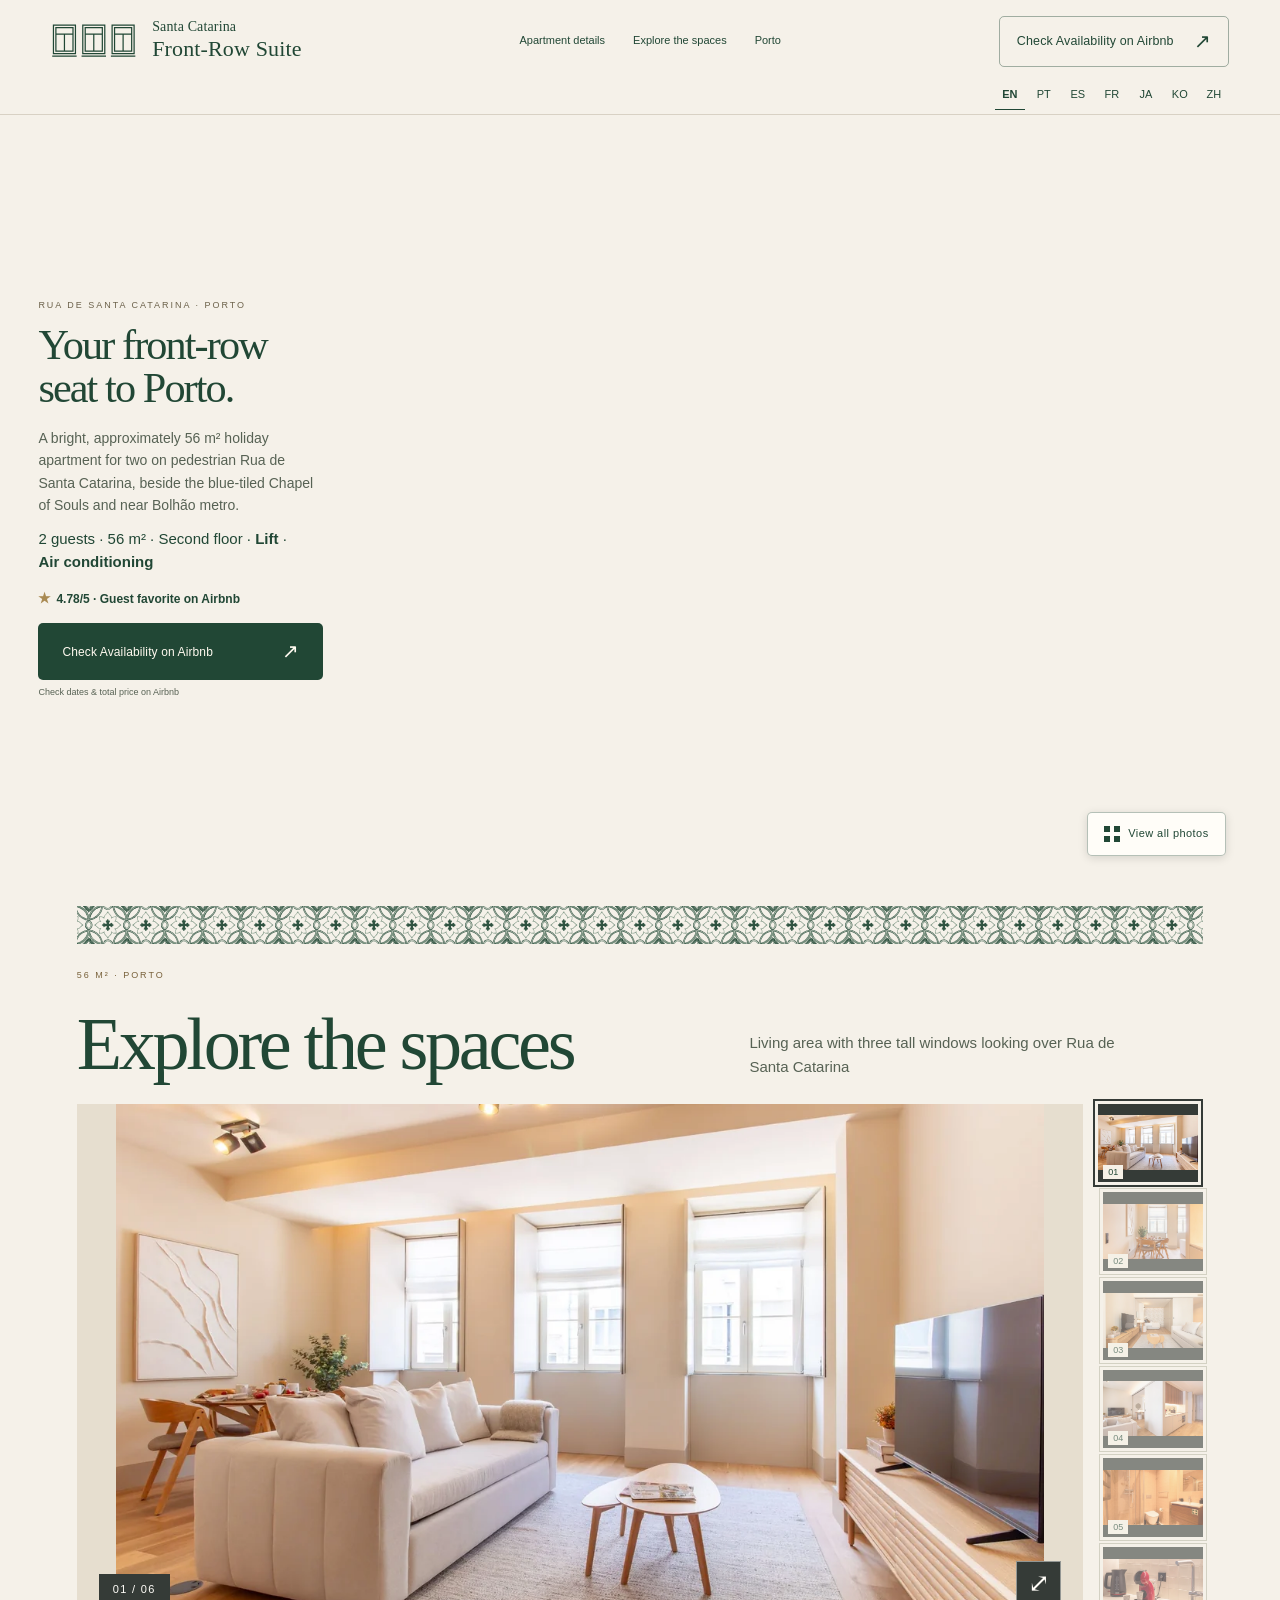
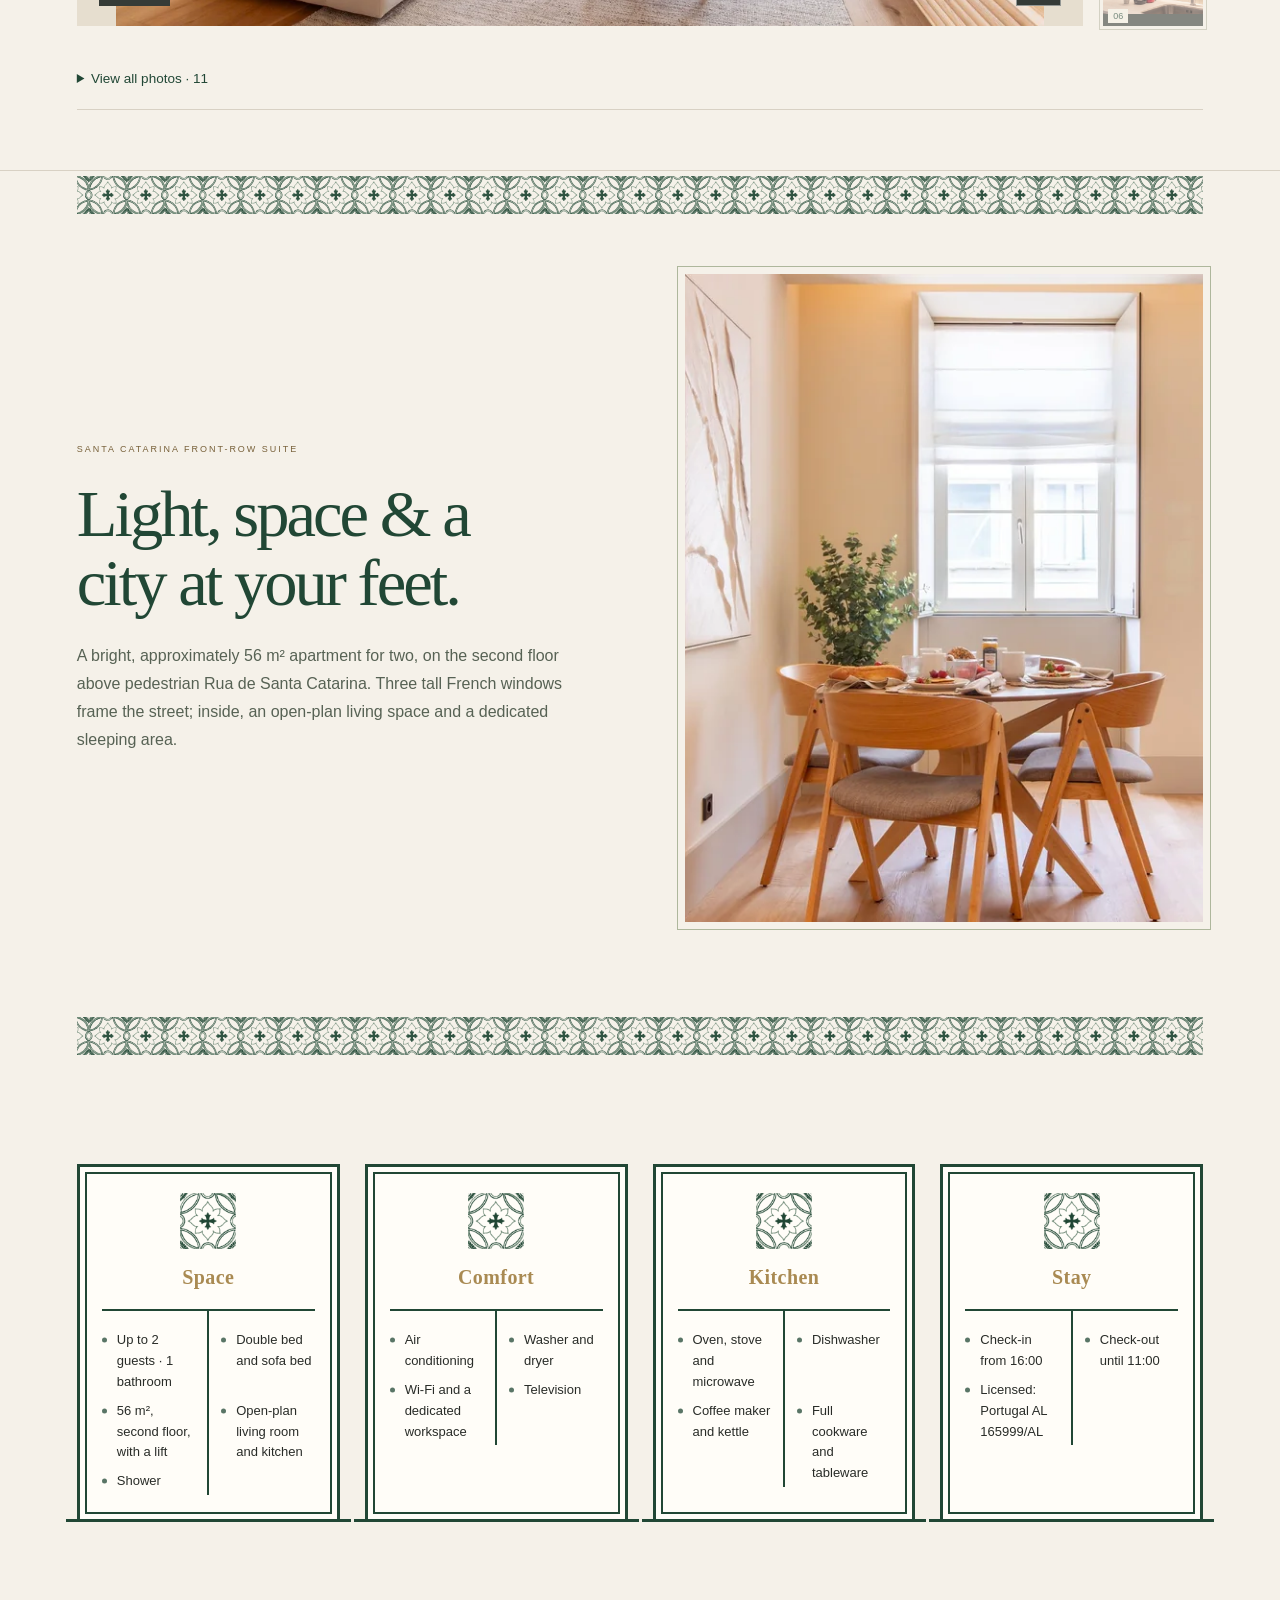
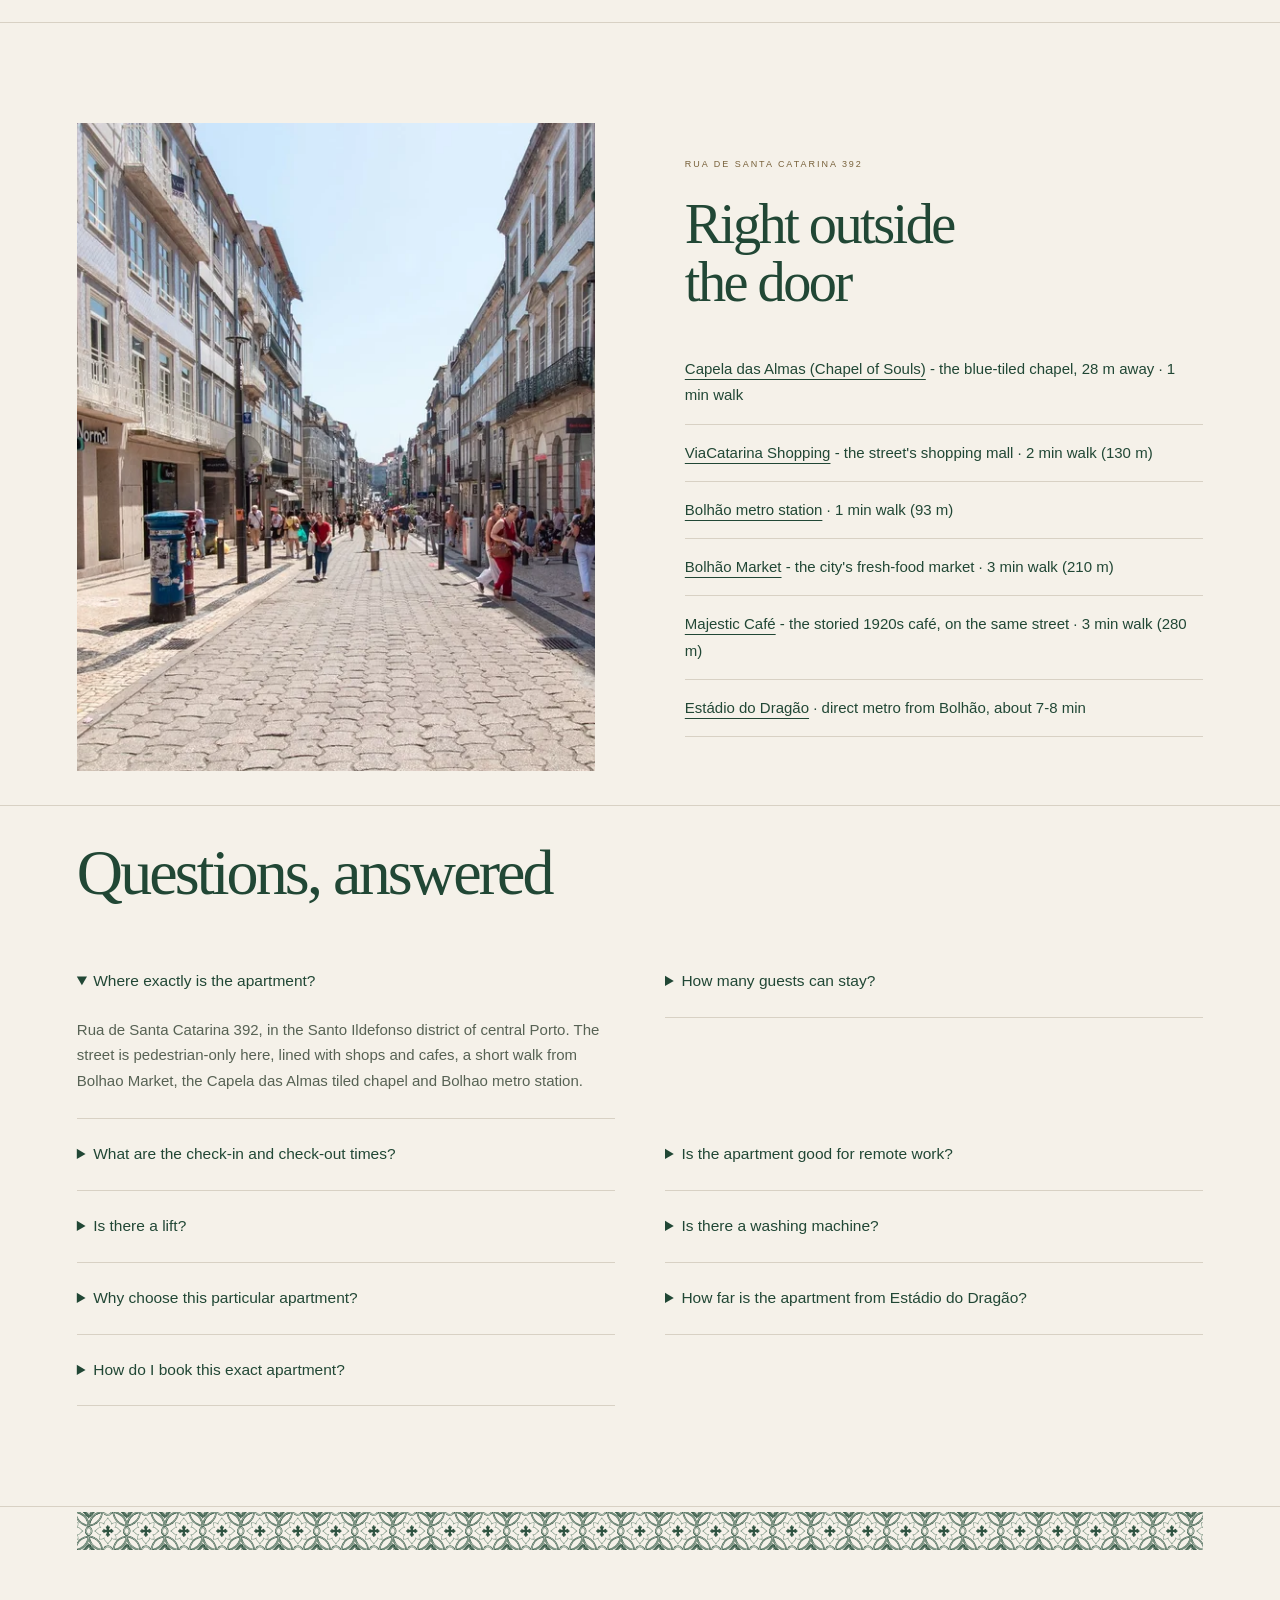
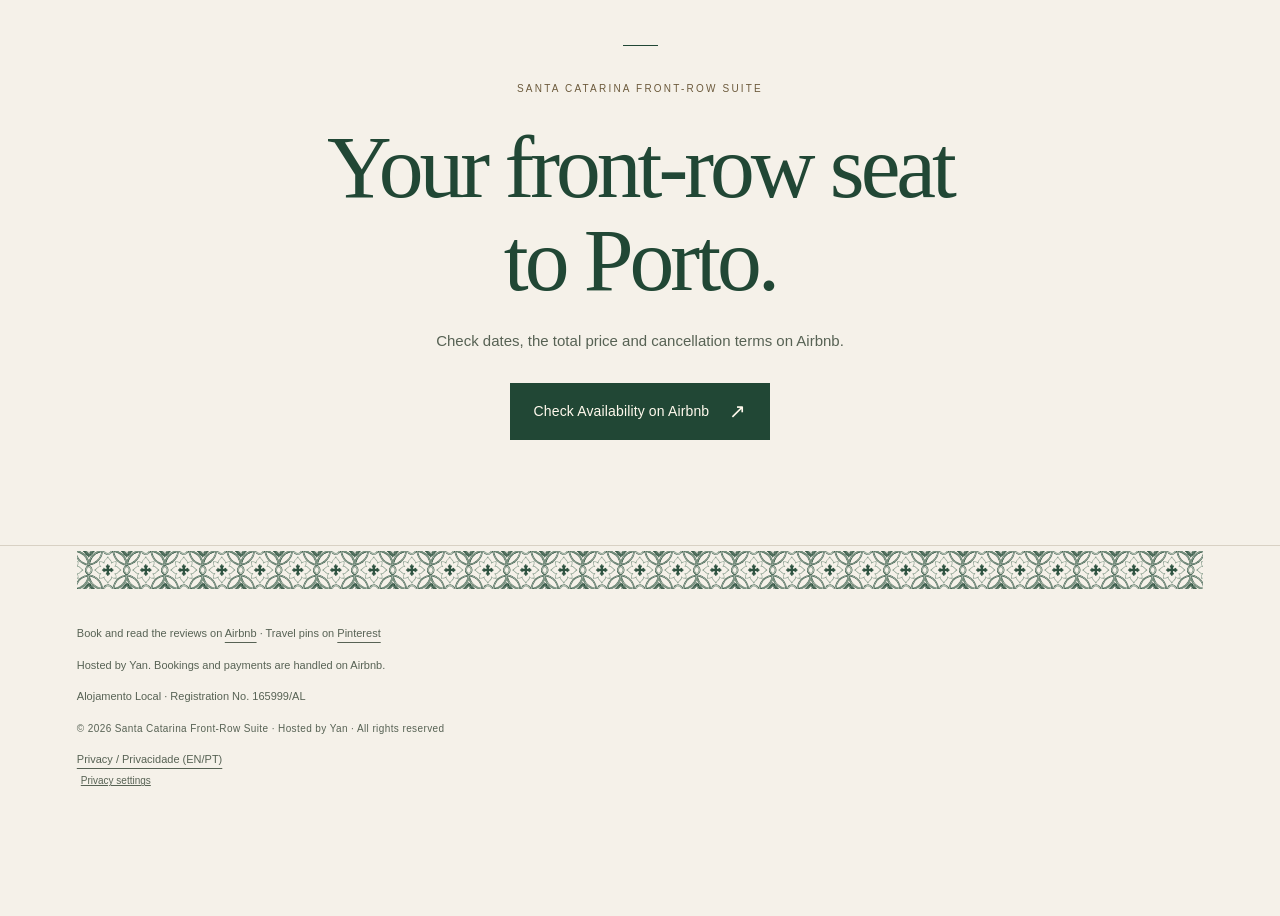
==== index.html @ b62e2f87 "Clarify Porto holiday apartment for two and nearby landmarks" ====
<!DOCTYPE html>

<html lang="en">
<head>
<script defer="" src="/privacy-analytics.js"></script>
<meta charset="utf-8"/>
<meta content="width=device-width, initial-scale=1" name="viewport"/>
<title>Porto Holiday Apartment for Two | Santa Catarina Front-Row Suite</title>
<meta content="A bright 56 m² holiday apartment for two on Rua de Santa Catarina, Porto. Beside the blue-tiled Chapel of Souls and near Bolhão metro. Book this exact suite on Airbnb." name="description"/>
<link href="https://frontrowporto.com/" rel="canonical"/>
<link href="https://frontrowporto.com/" hreflang="en" rel="alternate"/>
<link href="https://frontrowporto.com/pt/" hreflang="pt" rel="alternate"/>
<link href="https://frontrowporto.com/ja/" hreflang="ja" rel="alternate"/>
<link href="https://frontrowporto.com/ko/" hreflang="ko" rel="alternate"/>
<link href="https://frontrowporto.com/zh-cn/" hreflang="zh-Hans" rel="alternate"/>
<link href="https://frontrowporto.com/es/" hreflang="es" rel="alternate"/>
<link href="https://frontrowporto.com/fr/" hreflang="fr" rel="alternate"/>
<link href="https://frontrowporto.com/" hreflang="x-default" rel="alternate"/>
<meta content="Porto Holiday Apartment for Two | Santa Catarina Front-Row Suite" property="og:title"/>
<meta content="A bright 56 m² holiday apartment for two on Rua de Santa Catarina, Porto. Beside the blue-tiled Chapel of Souls and near Bolhão metro. Book this exact suite on Airbnb." property="og:description"/>
<meta content="website" property="og:type"/>
<meta content="https://frontrowporto.com/" property="og:url"/>
<meta content="https://frontrowporto.com/images/16-living-windows.jpg" property="og:image"/>
<script type="application/ld+json">{
  "@context": "https://schema.org",
  "@graph": [
    {
      "@type": "WebSite",
      "@id": "https://frontrowporto.com/#website",
      "url": "https://frontrowporto.com/",
      "name": "Santa Catarina Front-Row Suite"
    },
    {
      "@type": "WebPage",
      "@id": "https://frontrowporto.com/#webpage",
      "url": "https://frontrowporto.com/",
      "name": "Porto Holiday Apartment for Two | Santa Catarina Front-Row Suite",
      "inLanguage": "en",
      "isPartOf": {
        "@id": "https://frontrowporto.com/#website"
      },
      "mainEntity": {
        "@id": "https://frontrowporto.com/#rental"
      }
    },
    {
      "@type": "VacationRental",
      "identifier": "scfrs-001",
      "name": "Santa Catarina Front-Row Suite",
      "image": [
        "https://frontrowporto.com/images/16-living-windows.jpg",
        "https://frontrowporto.com/images/17-bed-area.jpg",
        "https://frontrowporto.com/images/18-bathroom-shower.jpg",
        "https://frontrowporto.com/images/19-open-kitchen.jpg",
        "https://frontrowporto.com/images/20-kitchen-coffee.jpg",
        "https://frontrowporto.com/images/21-dining-area.jpg",
        "https://frontrowporto.com/images/22-living-sofa-tv.jpg",
        "https://frontrowporto.com/images/23-dining-windows.jpg",
        "https://frontrowporto.com/images/24-pedestrian-street.jpg",
        "https://frontrowporto.com/images/25-street-entrance.jpg"
      ],
      "geo": {
        "@type": "GeoCoordinates",
        "latitude": 41.1496147,
        "longitude": -8.6057736
      },
      "checkinTime": "16:00",
      "checkoutTime": "11:00",
      "@id": "https://frontrowporto.com/#rental",
      "url": "https://frontrowporto.com/",
      "description": "A bright, approximately 56 m² apartment for two, on the second floor above pedestrian Rua de Santa Catarina. Three tall French windows frame the street; inside, an open-plan living space and a dedicated sleeping area.",
      "address": {
        "@type": "PostalAddress",
        "streetAddress": "Rua de Santa Catarina 392, 2 Frt Esq",
        "addressLocality": "Porto",
        "addressCountry": "PT"
      },
      "sameAs": [
        "https://www.airbnb.com/rooms/1455066495407495959"
      ],
      "containsPlace": {
        "@type": [
          "Accommodation",
          "Apartment"
        ],
        "@id": "https://frontrowporto.com/#apartment",
        "name": "Santa Catarina Front-Row Suite",
        "occupancy": {
          "@type": "QuantitativeValue",
          "value": 2,
          "maxValue": 2
        },
        "floorSize": {
          "@type": "QuantitativeValue",
          "value": 56,
          "unitCode": "MTK"
        },
        "floorLevel": "2",
        "numberOfBathroomsTotal": 1,
        "bed": [
          {
            "@type": "BedDetails",
            "typeOfBed": "Double",
            "numberOfBeds": 1
          },
          {
            "@type": "BedDetails",
            "typeOfBed": "Sofa bed",
            "numberOfBeds": 1
          }
        ],
        "amenityFeature": [
          {
            "@type": "LocationFeatureSpecification",
            "name": "wifi",
            "value": true
          },
          {
            "@type": "LocationFeatureSpecification",
            "name": "ac",
            "value": true
          },
          {
            "@type": "LocationFeatureSpecification",
            "name": "tv",
            "value": true
          },
          {
            "@type": "LocationFeatureSpecification",
            "name": "elevator",
            "value": true
          },
          {
            "@type": "LocationFeatureSpecification",
            "name": "kitchen",
            "value": true
          },
          {
            "@type": "LocationFeatureSpecification",
            "name": "licenseNum",
            "value": "Portugal AL: 165999/AL"
          },
          {
            "@type": "LocationFeatureSpecification",
            "name": "washerDryer",
            "value": true
          }
        ]
      }
    },
    {
      "@type": "FAQPage",
      "@id": "https://frontrowporto.com/#faq",
      "inLanguage": "en",
      "mainEntity": [
        {
          "@type": "Question",
          "name": "Where exactly is the apartment?",
          "acceptedAnswer": {
            "@type": "Answer",
            "text": "Rua de Santa Catarina 392, in the Santo Ildefonso district of central Porto. The street is pedestrian-only here, lined with shops and cafes, a short walk from Bolhao Market, the Capela das Almas tiled chapel and Bolhao metro station."
          }
        },
        {
          "@type": "Question",
          "name": "How many guests can stay?",
          "acceptedAnswer": {
            "@type": "Answer",
            "text": "A double bed and a sofa bed offer flexible sleeping arrangements for two guests, including friends who prefer separate beds. Maximum occupancy: 2 guests."
          }
        },
        {
          "@type": "Question",
          "name": "What are the check-in and check-out times?",
          "acceptedAnswer": {
            "@type": "Answer",
            "text": "Check-in is from 16:00 and check-out is until 11:00. Details and any flexibility are confirmed with each booking on Airbnb."
          }
        },
        {
          "@type": "Question",
          "name": "Is the apartment good for remote work?",
          "acceptedAnswer": {
            "@type": "Answer",
            "text": "Yes. There is Wi-Fi and a dedicated workspace, and the living area gets daylight through three tall windows."
          }
        },
        {
          "@type": "Question",
          "name": "Is there a lift?",
          "acceptedAnswer": {
            "@type": "Answer",
            "text": "Yes. The apartment is on the second floor and the building has a lift. Ask through Airbnb about any entrance steps or specific access needs."
          }
        },
        {
          "@type": "Question",
          "name": "Is there a washing machine?",
          "acceptedAnswer": {
            "@type": "Answer",
            "text": "Yes, a washer and a dryer are inside the apartment, which makes longer stays easy."
          }
        },
        {
          "@type": "Question",
          "name": "Why choose this particular apartment?",
          "acceptedAnswer": {
            "@type": "Answer",
            "text": "Three tall French windows frame Rua de Santa Catarina from the second floor. Approximately 56 m², natural light and an open living space give two guests a welcoming base in central Porto."
          }
        },
        {
          "@type": "Question",
          "name": "How far is the apartment from Estádio do Dragão?",
          "acceptedAnswer": {
            "@type": "Answer",
            "text": "Bolhão metro station is about a one-minute walk from the apartment. From there, a direct metro ride to Estádio do Dragão takes about 7 to 8 minutes, with no changes. The stadium is home to FC Porto, has hosted Portugal's national team and is a 2030 FIFA World Cup venue. A convenient base for fans visiting Porto for a match."
          }
        },
        {
          "@type": "Question",
          "name": "How do I book this exact apartment?",
          "acceptedAnswer": {
            "@type": "Answer",
            "text": "Use our Airbnb button to open listing 1455066495407495959, Santa Catarina Front-Row Suite. Airbnb shows live dates, total prices and the booking and cancellation conditions."
          }
        }
      ]
    }
  ]
}</script>
<meta content="max-image-preview:large" name="robots"/><meta content="#442b36" name="theme-color"/><meta content="Santa Catarina Front-Row Suite" property="og:site_name"/><meta content="1200" property="og:image:width"/><meta content="675" property="og:image:height"/><meta content="Living area with three tall windows looking over Rua de Santa Catarina" property="og:image:alt"/><link href="assets/favicon.svg" rel="icon" type="image/svg+xml"/><link href="assets/common.css" rel="stylesheet"/><link href="assets/theme.css" rel="stylesheet"/><script defer="True" src="assets/main.js"></script><link href="assets/icon-32.png" rel="icon" sizes="32x32" type="image/png"/><link href="assets/icon-180.png" rel="apple-touch-icon"/><link href="assets/icon-16.png" rel="icon" sizes="16x16" type="image/png"/></head>
<body class="aplus jewel"><a class="skip" href="#main">Skip to content</a><header class="site-header"><a class="brand" href="#main"><span aria-hidden="true" class="window-mark"><svg fill="none" viewbox="0 0 216 88" xmlns="http://www.w3.org/2000/svg"><path d="M6 5h54v70h-54z M12 11h42v58h-42z M12 27h42 M33 27v42 M3 81h60 M78 5h54v70h-54z M84 11h42v58h-42z M84 27h42 M105 27v42 M75 81h60 M150 5h54v70h-54z M156 11h42v58h-42z M156 27h42 M177 27v42 M147 81h60" stroke="currentColor" stroke-linejoin="miter" stroke-width="3"></path></svg></span><span>Santa Catarina<br/><b>Front-Row Suite</b></span></a><nav aria-label="Explore" class="top-links"><a href="#apartment">Apartment details</a><a href="#spaces">Explore the spaces</a><a href="#neighbourhood">Porto</a></nav><a class="cta header-book" data-booking="header" href="https://www.airbnb.com/rooms/1455066495407495959" rel="noopener">Check Availability on Airbnb<span aria-hidden="true">↗</span></a></header><nav aria-label="Languages" class="languages"><a aria-current="page" href="index.html" lang="en">EN</a><a href="pt/index.html" lang="pt">PT</a><a href="es/index.html" lang="es">ES</a><a href="fr/index.html" lang="fr">FR</a><a href="ja/index.html" lang="ja">JA</a><a href="ko/index.html" lang="ko">KO</a><a href="zh-cn/index.html" lang="zh-Hans">ZH</a></nav><main id="main"><section class="hero cinematic"><div class="hero-copy"><div class="hero-introduction"><p class="eyebrow">RUA DE SANTA CATARINA · PORTO</p><h1><span class="headline-part" style="--step:0">Your front-row</span> <span class="headline-part" style="--step:1">seat to Porto.</span></h1></div><div class="hero-summary"><p class="hero-lede">A bright, approximately 56 m² holiday apartment for two on pedestrian Rua de Santa Catarina, beside the blue-tiled Chapel of Souls and near Bolhão metro.</p><p class="hero-facts">2 guests · 56 m² · Second floor · <strong>Lift</strong> · <strong>Air conditioning</strong></p><a class="hero-proof" data-booking="social-proof" href="https://www.airbnb.com/rooms/1455066495407495959" rel="noopener"><span aria-hidden="true">★</span> 4.78/5 · Guest favorite on Airbnb</a><a class="cta" data-booking="hero" href="https://www.airbnb.com/rooms/1455066495407495959" rel="noopener">Check Availability on Airbnb<span aria-hidden="true">↗</span></a><p class="booking-note">Check dates &amp; total price on Airbnb</p></div></div><div class="hero-media"><picture class="hero-photo"><source media="(min-width:761px)" srcset="images/16-living-windows-full.webp" type="image/webp"/><source sizes="(max-width:760px) 100vw, 80vw" srcset="images/16-living-windows-640.webp 640w, images/16-living-windows-1200.webp 1200w, images/16-living-windows-1920.webp 1920w" type="image/webp"/><img alt="Living area with three tall windows looking over Rua de Santa Catarina" decoding="async" fetchpriority="high" height="1080" src="images/16-living-windows.jpg" width="1920"/></picture><button class="hero-gallery" data-open-gallery="0">View all photos</button><a class="scroll-cue" href="#spaces">Explore ↓</a></div></section><div aria-hidden="true" class="ceramic-strip"></div><section class="section photo-section reveal" id="spaces"><div class="space-experience"><div><div class="section-heading"><p class="eyebrow">56 M² · PORTO</p><h2>Explore the spaces</h2></div><p aria-live="polite" class="space-caption">A bright, approximately 56 m² apartment for two, on the second floor above pedestrian Rua de Santa Catarina. Three tall French windows frame the street; inside, an open-plan living space and a dedicated sleeping area.</p></div><div class="explorer" id="explorer"><div class="stage"><picture class="hero-photo"><source media="(min-width:761px)" srcset="images/16-living-windows-full.webp" type="image/webp"/><source sizes="(max-width:760px) 100vw, 80vw" srcset="images/16-living-windows-640.webp 640w, images/16-living-windows-1200.webp 1200w, images/16-living-windows-1920.webp 1920w" type="image/webp"/><img alt="Living area with three tall windows looking over Rua de Santa Catarina" decoding="async" fetchpriority="high" height="1080" src="images/16-living-windows.jpg" width="1920"/></picture><button aria-label="View all photos" class="expand-photo" data-open-gallery="0">⤢</button><p aria-live="polite" class="stage-count">01 / 06</p></div><div aria-label="Explore the spaces" class="space-tabs" role="tablist"></div><noscript></noscript></div></div><details class="gallery-archive"><summary class="gallery-summary">View all photos · 11</summary><div class="photo-grid"><button class="gallery-tile tile-0" data-open-gallery="0" title="View all photos"><picture class=""><source sizes="(max-width:760px) 100vw, 80vw" srcset="images/16-living-windows-640.webp 640w, images/16-living-windows-1200.webp 1200w, images/16-living-windows-1920.webp 1920w" type="image/webp"/><img alt="Living area with three tall windows looking over Rua de Santa Catarina" decoding="async" height="1080" loading="lazy" src="images/16-living-windows.jpg" width="1920"/></picture><span aria-hidden="true">01 / 11 ↗</span></button><button class="gallery-tile tile-1" data-open-gallery="1" title="View all photos"><picture class=""><source sizes="(max-width:760px) 100vw, 80vw" srcset="images/23-dining-windows-640.webp 640w, images/23-dining-windows-1200.webp 1200w, images/23-dining-windows-1920.webp 1920w" type="image/webp"/><img alt="Dining area with street-facing windows" decoding="async" height="1080" loading="lazy" src="images/23-dining-windows.jpg" width="1920"/></picture><span aria-hidden="true">02 / 11 ↗</span></button><button class="gallery-tile tile-2" data-open-gallery="2" title="View all photos"><picture class=""><source sizes="(max-width:760px) 100vw, 80vw" srcset="images/17-bed-area-640.webp 640w, images/17-bed-area-1200.webp 1200w, images/17-bed-area-1920.webp 1920w" type="image/webp"/><img alt="View from the living area toward the double-bed sleeping space." decoding="async" height="1080" loading="lazy" src="images/17-bed-area.jpg" width="1920"/></picture><span aria-hidden="true">03 / 11 ↗</span></button><button class="gallery-tile tile-3" data-open-gallery="3" title="View all photos"><picture class=""><source sizes="(max-width:760px) 100vw, 80vw" srcset="images/19-open-kitchen-640.webp 640w, images/19-open-kitchen-1200.webp 1200w, images/19-open-kitchen-1920.webp 1920w" type="image/webp"/><img alt="Open-plan kitchen and living area" decoding="async" height="1080" loading="lazy" src="images/19-open-kitchen.jpg" width="1920"/></picture><span aria-hidden="true">04 / 11 ↗</span></button><button class="gallery-tile tile-4" data-open-gallery="4" title="View all photos"><picture class=""><source sizes="(max-width:760px) 100vw, 80vw" srcset="images/18-bathroom-shower-640.webp 640w, images/18-bathroom-shower-1200.webp 1200w, images/18-bathroom-shower-1920.webp 1920w" type="image/webp"/><img alt="Bathroom with shower" decoding="async" height="1080" loading="lazy" src="images/18-bathroom-shower.jpg" width="1920"/></picture><span aria-hidden="true">05 / 11 ↗</span></button><button class="gallery-tile tile-5" data-open-gallery="5" title="View all photos"><picture class=""><source sizes="(max-width:760px) 100vw, 80vw" srcset="images/20-kitchen-coffee-640.webp 640w, images/20-kitchen-coffee-1200.webp 1200w, images/20-kitchen-coffee-1920.webp 1920w" type="image/webp"/><img alt="Kitchen coffee corner with coffee maker and kettle" decoding="async" height="1080" loading="lazy" src="images/20-kitchen-coffee.jpg" width="1920"/></picture><span aria-hidden="true">06 / 11 ↗</span></button><button class="gallery-tile tile-6" data-open-gallery="6" title="View all photos"><picture class=""><source sizes="(max-width:760px) 100vw, 80vw" srcset="images/21-dining-area-640.webp 640w, images/21-dining-area-1200.webp 1200w, images/21-dining-area-1920.webp 1920w" type="image/webp"/><img alt="Dining table by the window" decoding="async" height="1080" loading="lazy" src="images/21-dining-area.jpg" width="1920"/></picture><span aria-hidden="true">07 / 11 ↗</span></button><button class="gallery-tile tile-7" data-open-gallery="7" title="View all photos"><picture class=""><source sizes="(max-width:760px) 100vw, 80vw" srcset="images/22-living-sofa-tv-640.webp 640w, images/22-living-sofa-tv-1200.webp 1200w, images/22-living-sofa-tv-1920.webp 1920w" type="image/webp"/><img alt="Sofa and television in the living area" decoding="async" height="1080" loading="lazy" src="images/22-living-sofa-tv.jpg" width="1920"/></picture><span aria-hidden="true">08 / 11 ↗</span></button><button class="gallery-tile tile-8" data-open-gallery="8" title="View all photos"><picture class=""><source sizes="(max-width:760px) 100vw, 80vw" srcset="images/24-pedestrian-street-640.webp 640w, images/24-pedestrian-street-1200.webp 1200w, images/24-pedestrian-street-1920.webp 1920w" type="image/webp"/><img alt="Pedestrian Rua de Santa Catarina outside the building" decoding="async" height="1080" loading="lazy" src="images/24-pedestrian-street.jpg" width="1920"/></picture><span aria-hidden="true">09 / 11 ↗</span></button><button class="gallery-tile tile-9" data-open-gallery="9" title="View all photos"><picture class=""><source sizes="(max-width:760px) 100vw, 80vw" srcset="images/25-street-entrance-640.webp 640w, images/25-street-entrance-1200.webp 1200w, images/25-street-entrance-1920.webp 1920w" type="image/webp"/><img alt="Building entrance on Rua de Santa Catarina" decoding="async" height="1080" loading="lazy" src="images/25-street-entrance.jpg" width="1920"/></picture><span aria-hidden="true">10 / 11 ↗</span></button><button class="gallery-tile tile-10" data-open-gallery="10" title="View all photos"><picture class=""><source sizes="(max-width:760px) 100vw, 80vw" srcset="images/26-kitchen-dining-640.webp 640w, images/26-kitchen-dining-1200.webp 1200w, images/26-kitchen-dining-1920.webp 1920w" type="image/webp"/><img alt="Open kitchen with dining area" decoding="async" height="1080" loading="lazy" src="images/26-kitchen-dining.jpg" width="1920"/></picture><span aria-hidden="true">11 / 11 ↗</span></button></div></details></section><div aria-hidden="true" class="ceramic-strip"></div><section class="section story reveal" id="apartment"><div class="section-intro"><p class="eyebrow">SANTA CATARINA FRONT-ROW SUITE</p><h2>Light, space &amp; a city at your feet.</h2><p>A bright, approximately 56 m² apartment for two, on the second floor above pedestrian Rua de Santa Catarina. Three tall French windows frame the street; inside, an open-plan living space and a dedicated sleeping area.</p></div><div class="story-image"><picture class=""><source sizes="(max-width:760px) 100vw, 80vw" srcset="images/23-dining-windows-640.webp 640w, images/23-dining-windows-1200.webp 1200w, images/23-dining-windows-1920.webp 1920w" type="image/webp"/><img alt="Dining area with street-facing windows" decoding="async" height="1080" loading="lazy" src="images/23-dining-windows.jpg" width="1920"/></picture></div><div aria-hidden="true" class="ceramic-strip"></div><div class="amenities"><div class="cols">
<div class="card"><h3>Space</h3><ul><li>Up to 2 guests · 1 bathroom</li><li>Double bed and sofa bed</li><li>56 m², second floor, with a lift</li><li>Open-plan living room and kitchen</li><li>Shower</li></ul></div>
<div class="card"><h3>Comfort</h3><ul><li>Air conditioning</li><li>Washer and dryer</li><li>Wi-Fi and a dedicated workspace</li><li>Television</li></ul></div>
<div class="card"><h3>Kitchen</h3><ul><li>Oven, stove and microwave</li><li>Dishwasher</li><li>Coffee maker and kettle</li><li>Full cookware and tableware</li></ul></div>
<div class="card"><h3>Stay</h3><ul><li>Check-in from 16:00</li><li>Check-out until 11:00</li><li>Licensed: Portugal AL 165999/AL</li></ul></div>
</div></div></section><section class="section location reveal" id="neighbourhood"><div class="location-visual"><picture class=""><source sizes="(max-width:760px) 100vw, 80vw" srcset="images/24-pedestrian-street-640.webp 640w, images/24-pedestrian-street-1200.webp 1200w, images/24-pedestrian-street-1920.webp 1920w" type="image/webp"/><img alt="Pedestrian Rua de Santa Catarina outside the building" decoding="async" height="1080" loading="lazy" src="images/24-pedestrian-street.jpg" width="1920"/></picture></div><div class="location-copy"><p class="eyebrow">RUA DE SANTA CATARINA 392</p><h2>Right outside the door</h2><div class="near">
<p><a href="https://maps.app.goo.gl/hY1isak9ZaEqeWXXA" rel="noopener">Capela das Almas (Chapel of Souls)</a> - the blue-tiled chapel, 28 m away · 1 min walk</p>
<p><a href="https://maps.app.goo.gl/fqNXAoGM25nufwLj7" rel="noopener">ViaCatarina Shopping</a> - the street's shopping mall · 2 min walk (130 m)</p>
<p><a href="https://maps.app.goo.gl/WmuZivPvdRuzqKs18" rel="noopener">Bolhão metro station</a> · 1 min walk (93 m)</p>
<p><a href="https://maps.app.goo.gl/CtZPgoXBhQ2FH2Q48" rel="noopener">Bolhão Market</a> - the city's fresh-food market · 3 min walk (210 m)</p>
<p><a href="https://maps.app.goo.gl/dxZPnbV4CiZjx5Y49" rel="noopener">Majestic Café</a> - the storied 1920s café, on the same street · 3 min walk (280 m)</p>
<p><a href="https://www.google.com/maps/search/?api=1&amp;query=Est%C3%A1dio+do+Drag%C3%A3o" rel="noopener">Estádio do Dragão</a> · direct metro from Bolhão, about 7-8 min</p>
</div></div></section><section class="section questions reveal"><h2>Questions, answered</h2><div class="faq">
<details open=""><summary>Where exactly is the apartment?</summary><p>Rua de Santa Catarina 392, in the Santo Ildefonso district of central Porto. The street is pedestrian-only here, lined with shops and cafes, a short walk from Bolhao Market, the Capela das Almas tiled chapel and Bolhao metro station.</p></details>
<details><summary>How many guests can stay?</summary><p>A double bed and a sofa bed offer flexible sleeping arrangements for two guests, including friends who prefer separate beds. Maximum occupancy: 2 guests.</p></details>
<details><summary>What are the check-in and check-out times?</summary><p>Check-in is from 16:00 and check-out is until 11:00. Details and any flexibility are confirmed with each booking on Airbnb.</p></details>
<details><summary>Is the apartment good for remote work?</summary><p>Yes. There is Wi-Fi and a dedicated workspace, and the living area gets daylight through three tall windows.</p></details>
<details><summary>Is there a lift?</summary><p>Yes. The apartment is on the second floor and the building has a lift. Ask through Airbnb about any entrance steps or specific access needs.</p></details>
<details><summary>Is there a washing machine?</summary><p>Yes, a washer and a dryer are inside the apartment, which makes longer stays easy.</p></details>
<details><summary>Why choose this particular apartment?</summary><p>Three tall French windows frame Rua de Santa Catarina from the second floor. Approximately 56 m², natural light and an open living space give two guests a welcoming base in central Porto.</p></details>
<details><summary>How far is the apartment from Estádio do Dragão?</summary><p>Bolhão metro station is about a one-minute walk from the apartment. From there, a direct metro ride to Estádio do Dragão takes about 7 to 8 minutes, with no changes. The stadium is home to FC Porto, has hosted Portugal's national team and is a 2030 FIFA World Cup venue. A convenient base for fans visiting Porto for a match.</p></details>
<details><summary>How do I book this exact apartment?</summary><p>Use our Airbnb button to open listing 1455066495407495959, Santa Catarina Front-Row Suite. Airbnb shows live dates, total prices and the booking and cancellation conditions.</p></details></div></section><div aria-hidden="true" class="ceramic-strip"></div><section class="closing reveal"><p class="eyebrow">SANTA CATARINA FRONT-ROW SUITE</p><h2>Your front-row seat to Porto.</h2><p>Check dates, the total price and cancellation terms on Airbnb.</p><a class="cta" data-booking="closing" href="https://www.airbnb.com/rooms/1455066495407495959" rel="noopener">Check Availability on Airbnb<span aria-hidden="true">↗</span></a></section><div aria-hidden="true" class="ceramic-strip"></div></main><footer>
<p>Book and read the reviews on <a data-placement="footer" href="https://www.airbnb.com/rooms/1455066495407495959" rel="noopener">Airbnb</a> · Travel pins on <a href="https://pt.pinterest.com/scfrontrowporto/" rel="noopener">Pinterest</a></p>
<p>Hosted by Yan. Bookings and payments are handled on Airbnb.</p>
<p class="al-registration">Alojamento Local · Registration No. 165999/AL</p><p class="rights">© 2026 Santa Catarina Front-Row Suite · Hosted by Yan · All rights reserved</p><p><a href="/privacy.html">Privacy / Privacidade (EN/PT)</a></p></footer><div aria-label="Check Availability on Airbnb" class="mobile-book" role="region"><span aria-hidden="true" class="window-mark bar-mark"><svg fill="none" viewbox="0 0 216 88" xmlns="http://www.w3.org/2000/svg"><path d="M6 5h54v70h-54z M12 11h42v58h-42z M12 27h42 M33 27v42 M3 81h60 M78 5h54v70h-54z M84 11h42v58h-42z M84 27h42 M105 27v42 M75 81h60 M150 5h54v70h-54z M156 11h42v58h-42z M156 27h42 M177 27v42 M147 81h60" stroke="currentColor" stroke-linejoin="miter" stroke-width="3"></path></svg></span><span>Santa Catarina<br/><b>Front-Row Suite</b></span><a class="cta" data-booking="mobile" href="https://www.airbnb.com/rooms/1455066495407495959" rel="noopener">Check Availability on Airbnb<span aria-hidden="true">↗</span></a></div><dialog aria-label="View all photos" class="lightbox"><div class="lightbox-bar"><span aria-live="polite" class="photo-counter"></span><button aria-label="Close gallery" class="close-gallery">×</button></div><img alt="" class="lightbox-img"/><div class="lightbox-bottom"><button aria-label="Previous photo" class="prev">←</button><p class="photo-caption"></p><button aria-label="Next photo" class="next">→</button></div></dialog><script id="gallery-data" type="application/json">[{"src": "images/16-living-windows-full.webp", "alt": "Living area with three tall windows looking over Rua de Santa Catarina", "thumb": "images/16-living-windows-640.webp"}, {"src": "images/23-dining-windows-full.webp", "alt": "Dining area with street-facing windows", "thumb": "images/23-dining-windows-640.webp"}, {"src": "images/17-bed-area-full.webp", "alt": "View from the living area toward the double-bed sleeping space.", "thumb": "images/17-bed-area-640.webp"}, {"src": "images/19-open-kitchen-full.webp", "alt": "Open-plan kitchen and living area", "thumb": "images/19-open-kitchen-640.webp"}, {"src": "images/18-bathroom-shower-full.webp", "alt": "Bathroom with shower", "thumb": "images/18-bathroom-shower-640.webp"}, {"src": "images/20-kitchen-coffee-full.webp", "alt": "Kitchen coffee corner with coffee maker and kettle", "thumb": "images/20-kitchen-coffee-640.webp"}, {"src": "images/21-dining-area-full.webp", "alt": "Dining table by the window", "thumb": "images/21-dining-area-640.webp"}, {"src": "images/22-living-sofa-tv-full.webp", "alt": "Sofa and television in the living area", "thumb": "images/22-living-sofa-tv-640.webp"}, {"src": "images/24-pedestrian-street-full.webp", "alt": "Pedestrian Rua de Santa Catarina outside the building", "thumb": "images/24-pedestrian-street-640.webp"}, {"src": "images/25-street-entrance-full.webp", "alt": "Building entrance on Rua de Santa Catarina", "thumb": "images/25-street-entrance-640.webp"}, {"src": "images/26-kitchen-dining-full.webp", "alt": "Open kitchen with dining area", "thumb": "images/26-kitchen-dining-640.webp"}]</script>
</body>
</html>
---- assets/common.css ----
*{box-sizing:border-box}html{scroll-behavior:smooth;scroll-padding-top:100px}body{margin:0;font:16px/1.6 Arial,Helvetica,sans-serif;background:var(--bg);color:var(--ink);--bg:#f5f1e9;--ink:#292c28;--mut:#5c6058;--accent:#36483e;--line:#d8d8ce;--paper:#fffdf8}h1,h2,p,figure{margin:0}h1,h2{font-family:Georgia,'Times New Roman',serif;font-weight:400;line-height:1.03;letter-spacing:-.045em}h1{font-size:clamp(45px,6.8vw,108px)}h2{font-size:clamp(34px,4.4vw,68px)}a{color:inherit;text-underline-offset:5px}button{font:inherit;color:inherit;cursor:pointer}button,a{-webkit-tap-highlight-color:transparent}a:focus-visible,button:focus-visible,summary:focus-visible{outline:3px solid #bf641e;outline-offset:5px}button:disabled{cursor:default}img{display:block;width:100%;height:auto}picture{display:block}button img{transition:transform .6s ease}button:hover img{transform:scale(1.025)}.skip{position:absolute;left:10px;top:-200px;z-index:99;background:white;color:#222;padding:12px}.skip:focus{top:10px}.site-header{height:96px;display:flex;align-items:center;justify-content:space-between;gap:20px;padding:0 5vw;border-bottom:1px solid var(--line);position:relative;z-index:3}.brand{display:flex;align-items:center;gap:13px;text-decoration:none;font:15px/1.2 Georgia,serif;letter-spacing:.01em}.brand b{font-weight:400;font-size:20px}.window-mark{display:flex;gap:4px;height:34px}.window-mark i{display:block;width:9px;border:1px solid currentColor;border-radius:6px 6px 0 0;position:relative}.window-mark i:after{content:'';position:absolute;top:48%;left:0;right:0;border-top:1px solid currentColor}.top-links{display:flex;gap:25px;font-size:12px}.top-links a{text-decoration:none}.cta{display:inline-flex;align-items:center;justify-content:space-between;gap:20px;min-height:52px;padding:15px 24px;background:var(--accent);color:white;text-decoration:none;font-size:13px;line-height:1.35;border-radius:2px;font-weight:600;transition:background .2s,transform .2s}.cta:hover{transform:translateY(-2px);filter:brightness(1.1)}.cta span{font-size:20px}.header-book{min-height:44px;padding:11px 17px;font-size:11px}.languages{display:flex;justify-content:flex-end;gap:4px;padding:8px 5vw;font-size:10px}.languages a{min-width:32px;min-height:32px;padding:6px;text-align:center;text-decoration:none}.languages [aria-current=page]{border-bottom:1px solid currentColor;font-weight:700}.eyebrow{font-size:10px;letter-spacing:.22em;text-transform:uppercase;margin-bottom:24px}.hero-lede{font-size:15px;line-height:1.65;max-width:55ch;margin-top:25px;color:var(--mut)}.hero-facts{font-size:12px;margin:22px 0}.booking-note{font-size:10px;margin-top:10px;color:var(--mut)}.hero .cta{margin-top:4px}.trust{display:flex;justify-content:center;align-items:center;flex-wrap:wrap;gap:14px 45px;padding:24px 5vw;font-size:11px;border-bottom:1px solid var(--line)}.trust a{text-decoration:none}.trust span{letter-spacing:.03em}.section{margin:0 auto;padding:100px 6vw;max-width:1600px}.section-intro p:not(.eyebrow){margin-top:25px;max-width:55ch;color:var(--mut);font-size:15px}.story{display:grid;grid-template-columns:1fr 1fr;gap:65px;align-items:center}.story-image picture{overflow:hidden}.story-image img{aspect-ratio:1/1;object-fit:cover}.amenities{grid-column:1/-1}.cols{display:grid;grid-template-columns:repeat(4,minmax(0,1fr));gap:30px}.card{border-top:1px solid var(--line);padding-top:22px}.card h3{font-size:10px;letter-spacing:.16em;margin:0 0 15px;color:var(--accent)}ul{padding:0;margin:0;list-style:none}li{font-size:13px;padding:4px 0}.section-heading{margin-bottom:40px}.photo-grid{display:grid;grid-template-columns:repeat(3,minmax(0,1fr));gap:15px}.gallery-tile{position:relative;display:block;min-width:0;border:0;padding:0;background:none;overflow:hidden;text-align:left}.gallery-tile img{aspect-ratio:16/10;object-fit:cover}.gallery-tile span{position:absolute;bottom:12px;right:12px;border-radius:20px;background:rgba(20,25,20,.8);color:white;padding:4px 10px;font-size:10px}.gallery-tile:first-child{grid-column:span 2;grid-row:span 2}.gallery-tile:first-child img{aspect-ratio:16/10;height:100%;object-fit:cover}.location{display:grid;grid-template-columns:1fr 1fr;gap:60px;align-items:center}.location-visual img{aspect-ratio:4/5;object-fit:cover}.near{margin-top:30px}.near p{border-bottom:1px solid var(--line);padding:15px 0;font-size:13px}.near a{font-weight:600}.near .muted{font-size:11px;color:var(--mut);border:0}.questions h2{margin-bottom:35px}.faq{display:grid;grid-template-columns:1fr 1fr;gap:12px;align-items:start}.faq details{border-bottom:1px solid var(--line)}summary{cursor:pointer;padding:20px 8px;font-size:14px;font-weight:500}.faq p{font-size:13px;color:var(--mut);padding:0 8px 24px}.closing{text-align:center;padding:90px 6vw;background:var(--accent);color:#fff}.closing h2{max-width:20ch;margin:0 auto 22px}.closing p:not(.eyebrow){font-size:13px}.closing .cta{margin-top:30px;background:var(--paper);color:#252c28}footer{padding:35px 6vw;font-size:11px;color:var(--mut);border-top:1px solid var(--line)}footer p+p{margin-top:12px}.mobile-book{display:none}.lightbox{width:min(1200px,96vw);max-width:96vw;height:auto;max-height:96dvh;padding:15px;border:1px solid #888;background:#151916;color:white;overflow:auto}.lightbox::backdrop{background:rgba(0,0,0,.9)}.lightbox-bar,.lightbox-bottom{display:flex;align-items:center;justify-content:space-between;gap:20px}.lightbox-bar{padding-bottom:10px;font-size:12px}.lightbox button{border:1px solid #69756b;background:transparent;color:white;width:45px;height:45px;font-size:23px}.lightbox-img{max-height:72dvh;object-fit:contain}.lightbox-bottom{padding-top:10px}.photo-caption{font-size:12px;text-align:center}.photo-grid button{scroll-margin-top:100px}.reveal{transition:transform .8s ease,filter .8s ease}.reveal.in-view{animation:settle .8s both}@keyframes settle{from{transform:translateY(18px)}to{transform:translateY(0)}}.stage{position:relative}.expand-photo{position:absolute;bottom:20px;right:20px;border:1px solid white;background:rgba(15,30,26,.8);color:white;font-size:26px;width:48px;height:48px}.stage-count{position:absolute;bottom:24px;left:25px;color:white;background:#18372ce8;padding:5px 12px;font-size:12px}.space-tabs{display:flex;gap:8px;margin-top:12px;overflow:auto;padding-bottom:5px}.space-tab{flex:1;min-width:70px;border:1px solid var(--line);padding:4px;background:transparent}.space-tab img{height:62px;object-fit:cover}.space-tab[aria-selected=true]{border:2px solid var(--accent)}.scroll-cue{display:inline-block;font-size:11px;letter-spacing:.12em;text-decoration:none}.photo-section{background:var(--paper)}
@media(max-width:1050px){.top-links{display:none}.site-header{padding:0 24px}.cols{grid-template-columns:1fr 1fr}.section{padding:70px 5vw}.story,.location{gap:35px}}
@media(max-width:760px){html{scroll-padding-top:25px}body{padding-bottom:88px}.site-header{height:78px;padding:0 20px}.brand{font-size:12px}.brand b{font-size:17px}.window-mark{height:29px}.header-book{font-size:10px;padding:9px;gap:8px;max-width:155px}.languages{justify-content:center;padding:7px 10px}.hero-lede{font-size:14px}.hero-facts{font-size:11px;line-height:1.8}.trust{gap:12px;font-size:10px;text-align:center;padding:22px}.section{padding:60px 22px}.story,.location{grid-template-columns:1fr;gap:30px}.story-image img{aspect-ratio:4/3}.cols{gap:22px 18px}.card li{font-size:12px}.photo-grid{grid-template-columns:1fr 1fr;gap:10px}.gallery-tile:first-child{grid-column:span 2;grid-row:auto}.gallery-tile img{aspect-ratio:4/3}.location-visual img{aspect-ratio:4/3}.faq{grid-template-columns:1fr}.closing{padding:65px 22px}.closing h2{font-size:42px}.mobile-book{display:flex;position:fixed;left:0;bottom:0;right:0;z-index:15;padding:12px 16px calc(12px + env(safe-area-inset-bottom));background:var(--paper);color:#282d28;box-shadow:0 -4px 25px #0001;justify-content:space-between;align-items:center;gap:12px}.mobile-book>span{font:11px/1.4 Georgia,serif;min-width:87px}.mobile-book b{font-weight:400}.mobile-book .cta{min-height:48px;font-size:11px;padding:12px 15px;gap:12px;max-width:67%}footer{padding:28px 22px}.lightbox{padding:9px}.lightbox-img{max-height:65dvh}.photo-caption{font-size:10px}.eyebrow{font-size:9px}.space-tab img{height:48px}}
@media(prefers-reduced-motion:reduce){html{scroll-behavior:auto}*,*:before,*:after{animation:none!important;transition:none!important;transform:none!important}}
.mobile-book .bar-mark{min-width:0;width:44px;height:18px;flex:none}
.mobile-book>.bar-mark+span{margin-right:auto}
---- assets/theme.css ----
body{--bg:#f6f1e7;--paper:#f6f1e7;--ink:#214735;--accent:#214735;--mut:#576254;--line:#d5d0c2;background:var(--bg);color:var(--ink)}
.site-header{height:82px;padding:0 4vw;background:var(--bg);position:relative;border:0}.brand{font-size:13px}.brand b{font-size:20px}.window-mark{display:block;width:80px;height:36px;color:var(--ink)}.window-mark svg{width:100%;height:100%;display:block}.top-links{font-size:11px;gap:28px}.top-links a{position:relative;padding:7px 0}.top-links a:after{content:'';position:absolute;bottom:0;left:0;width:0;height:1px;background:currentColor;transition:width .35s}.top-links a:hover:after{width:100%}.cta{border-radius:0;min-height:52px;letter-spacing:.01em;font-weight:400;background:var(--accent);color:#fffaf0;transition:transform .25s,box-shadow .25s}.cta:hover{box-shadow:0 8px 20px #21473520;transform:translateY(-2px)}.header-book{min-height:42px;font-size:11px}.languages{position:relative;top:auto;background:var(--bg);color:var(--ink);padding:0 4vw 4px;border-bottom:1px solid var(--line)}.languages a{font-size:10px;min-width:30px;min-height:28px;padding:4px}
.cinematic{position:relative;display:block;background:var(--bg);height:auto;min-height:0;max-height:none;padding:0 3vw 0;overflow:visible}.cinematic:after{content:none}.hero-copy{display:grid;grid-template-columns:1.4fr 1fr;gap:8vw;padding:37px 1vw 30px;margin:0;width:100%;max-width:none;position:relative;background:none;border:0;box-shadow:none}.hero-introduction .eyebrow{margin-bottom:15px;color:#6c624b;font-size:9px;letter-spacing:.22em}.cinematic h1{font-size:clamp(58px,6.3vw,108px);max-width:14ch;line-height:.96;letter-spacing:-.055em;margin:0;color:var(--ink);animation:none}.headline-part{display:block}.hero-summary{max-width:430px;padding-top:5px}.hero-lede{margin:0;font-size:13px;line-height:1.65;color:var(--mut);max-width:48ch}.hero-facts{font-size:11px;margin:12px 0 8px}.rating{display:block;font-size:11px;text-decoration:none;margin-bottom:12px}.cinematic .cta{margin:0;min-height:51px;font-size:12px;min-width:290px}.booking-note{font-size:9px;margin-top:8px;line-height:1.4}.hero-media{position:relative;overflow:hidden;background:#e4dccb;isolation:isolate}.cinematic .hero-photo{position:relative;inset:auto;width:100%;height:auto;transform-origin:55% 32%;display:block;will-change:transform}.cinematic .hero-photo img{width:100%;height:auto;aspect-ratio:16/8.2;object-fit:cover;object-position:center 38%;filter:none;transform:none}.hero-gallery,.scroll-cue{position:absolute;bottom:22px;z-index:2;background:#f6f1e7ed;color:var(--ink);border:1px solid #f6f1e7;padding:13px 20px;font:11px/1.4 Arial,sans-serif;letter-spacing:.04em;text-decoration:none;backdrop-filter:blur(8px)}.hero-gallery{right:22px;top:auto}.scroll-cue{left:22px;right:auto;writing-mode:initial}.hero-media:after{content:'';position:absolute;inset:14px;border:1px solid #fff6;pointer-events:none;z-index:1}
.section{max-width:1560px;padding:100px 6vw;background:var(--bg);color:var(--ink);border-bottom:1px solid var(--line)}.section .eyebrow{font-size:9px;letter-spacing:.22em;color:#746348}.space-experience{display:block;position:relative}.space-experience>div:first-child{display:grid;grid-template-columns:1.2fr 1fr;gap:10vw;align-items:end;margin-bottom:34px}.section-heading{margin:0}.space-experience h2{max-width:none;font-size:clamp(46px,5.8vw,84px);line-height:1.04}.space-caption{font-size:13px;line-height:1.6;color:var(--mut);max-width:44ch;min-height:3.2em;margin:0 0 5px}.explorer{position:relative;display:grid;grid-template-columns:1fr 100px;gap:20px;align-items:stretch}.stage{position:relative;overflow:hidden;background:#e6decf;border:0}.stage picture{height:100%}.stage img{aspect-ratio:16/8.6;object-fit:cover;height:100%;width:100%}.stage-count{position:absolute;bottom:20px;left:22px;color:#fff9ed;background:#214735;padding:7px 14px;font-size:11px;letter-spacing:.12em}.expand-photo{bottom:20px;right:22px;width:45px;height:45px;background:#214735;border:1px solid #fff7;color:#fff9ed}.space-tabs{flex-direction:column;gap:10px;margin:0;overflow:visible;padding:0}.space-tab{position:relative;min-height:0;min-width:0;flex:1;padding:0;border:0;outline:1px solid #bcbba8;outline-offset:3px;opacity:.58;transition:opacity .25s,transform .25s}.space-tab:after{content:attr(data-number);position:absolute;bottom:3px;left:5px;background:#f6f1e7;color:#214735;font:9px Arial;padding:2px 5px}.space-tab img{width:100%;height:100%;max-height:70px;object-fit:cover}.space-tab[aria-selected=true]{opacity:1;outline:2px solid #214735;border:0;transform:translateX(-5px)}.gallery-summary{padding:20px 0;font-size:12px;border-bottom:1px solid var(--line);margin-top:22px}.gallery-archive[open] .photo-grid{padding-top:25px}.gallery-tile{border-radius:0}.gallery-tile img{transition:transform .7s}.gallery-tile:hover img{transform:scale(1.04)}
.story{gap:7vw}.story .section-intro h2{max-width:14ch;font-size:clamp(44px,5.2vw,76px)}.story-image{position:relative}.story-image:before{content:'';position:absolute;inset:-8px;border:1px solid #aeb79c;z-index:0}.story-image picture{position:relative;overflow:hidden}.story-image img{border-radius:0;aspect-ratio:4/5;object-fit:cover;object-position:45%}.story .section-intro p:not(.eyebrow){font-size:14px;line-height:1.9}.amenities{margin-top:20px}.cols{gap:25px}.card{padding-top:20px}.card h3{color:#6c5a3c;font-weight:400}.card li{font-size:12px;line-height:1.8}.location{background:var(--bg);gap:7vw}.location-visual{position:relative;overflow:hidden}.location-visual img{aspect-ratio:4/5;object-fit:cover;object-position:center}.location h2{max-width:12ch}.near p{font-size:12px;padding:15px 0;line-height:1.9}.near a{font-weight:400}.near .muted{font-size:10px}.questions h2{font-size:clamp(42px,5vw,72px);margin-bottom:40px}.faq{gap:0 50px}.faq summary{padding:23px 0;font-size:14px}.faq p{padding:0 0 25px;font-size:13px;line-height:1.9}.closing{padding:95px 6vw 105px;background:var(--bg);color:var(--ink);border-bottom:1px solid var(--line);position:relative}.closing:before{content:'';display:block;background:var(--ink);width:35px;height:1px;margin:0 auto 35px}.closing .eyebrow{color:#6c5a3c}.closing h2{font-size:clamp(52px,7vw,100px);max-width:15ch}.closing .cta{background:var(--ink);color:#fff9ed}.closing p:not(.eyebrow){color:var(--mut)}footer{background:var(--bg);font-size:10px;border:0}.mobile-book{background:#f6f1e7;color:#214735;border-top:1px solid #ccc9bb;box-shadow:0 -3px 20px #2147350a}.mobile-book .cta{background:#214735;color:#fff9ed}.lightbox{background:#f6f1e7;color:#214735;border:0;padding:16px;max-height:94dvh;box-shadow:0 20px 90px #0005}.lightbox::backdrop{background:#14281bea;backdrop-filter:blur(10px)}.lightbox button{background:#214735;color:#fff9ed;border:0}.lightbox-img{max-height:73dvh;object-fit:contain}.lightbox-bottom{align-items:center}.photo-caption{font-size:11px}.lightbox-bar{font-size:10px;letter-spacing:.12em}.reveal{transition:none}.reveal.in-view{animation:none}
.js-motion .headline-part{animation:type-rise 1.1s cubic-bezier(.16,.8,.25,1) both;animation-delay:calc(.1s + var(--step)*.16s)}.js-motion .hero-media{animation:photo-arrival 1.2s cubic-bezier(.2,.7,.2,1) both}.js-motion .hero-summary{animation:summary-in 1s .28s both}.js-motion .reveal.in-view{animation:section-arrival 1s cubic-bezier(.16,.8,.25,1) both}.lightbox[open]{animation:gallery-arrival .4s cubic-bezier(.2,.8,.2,1) both}.lightbox[open]::backdrop{animation:veil .4s both}@keyframes type-rise{from{opacity:0;transform:translateY(36px) rotate(-1.5deg)}to{opacity:1;transform:none}}@keyframes photo-arrival{from{clip-path:inset(0 3% 0 3%);opacity:.6}to{clip-path:inset(0);opacity:1}}@keyframes summary-in{from{opacity:.4;transform:translateY(20px)}to{opacity:1;transform:none}}@keyframes section-arrival{from{opacity:.3;transform:translateY(45px)}to{opacity:1;transform:none}}@keyframes gallery-arrival{from{opacity:0;transform:translateY(25px) scale(.97)}to{opacity:1;transform:none}}@keyframes veil{from{opacity:0}to{opacity:1}}
:lang(ja){font-family:'Noto Sans JP',sans-serif}:lang(ko){font-family:'Noto Sans KR',sans-serif}:lang(zh){font-family:'Noto Sans SC',sans-serif}html:lang(ja) h1,html:lang(ja) h2{font-family:'Noto Sans JP',sans-serif;letter-spacing:-.04em;line-height:1.25}html:lang(ko) h1,html:lang(ko) h2{font-family:'Noto Sans KR',sans-serif;letter-spacing:-.045em;line-height:1.2;word-break:keep-all}html:lang(zh) h1,html:lang(zh) h2{font-family:'Noto Sans SC',sans-serif;line-height:1.25;letter-spacing:-.04em}html:lang(ja) .cinematic h1,html:lang(ko) .cinematic h1,html:lang(zh) .cinematic h1{font-size:clamp(40px,4.5vw,74px)}
@media(min-width:761px) and (max-height:800px){.hero-copy{padding-top:25px;padding-bottom:25px}.cinematic h1{font-size:clamp(57px,6vw,88px)}.hero-summary{padding-top:0}.site-header{height:72px}.cinematic .hero-photo img{aspect-ratio:16/8.2}.hero-introduction .eyebrow{margin-bottom:13px}}
@media(max-width:1050px){.hero-copy{gap:4vw;grid-template-columns:1.1fr 1fr}.cinematic h1{font-size:7vw}.hero-summary{max-width:none}.site-header{padding:0 24px}.window-mark{width:68px}.section{padding:75px 5vw}.explorer{grid-template-columns:1fr 75px;gap:13px}.space-tab img{max-height:56px}}
@media(max-width:760px){html{scroll-padding-top:18px}.site-header{height:69px;padding:0 17px}.brand{font-size:10px;gap:8px}.brand b{font-size:15px}.window-mark{width:58px;height:29px}.header-book{display:none}.languages{justify-content:flex-start;padding:0 12px 3px;gap:5px}.languages a{min-width:28px;min-height:28px;padding:4px 6px}.cinematic{padding:0 12px;display:flex;flex-direction:column}.hero-copy{display:contents}.hero-introduction{order:0;padding:25px 7px 20px}.hero-introduction .eyebrow{font-size:8px;margin-bottom:13px}.cinematic h1{font-size:clamp(39px,12.2vw,64px);max-width:15ch;line-height:1.01}.headline-part{display:block}.hero-media{order:1;overflow:hidden;margin:0}.cinematic .hero-photo{position:relative;order:initial}.cinematic .hero-photo img{height:auto;aspect-ratio:16/9;object-fit:contain;object-position:center}.hero-media:after{inset:7px}.hero-gallery{bottom:10px;right:10px;padding:7px 10px;font-size:9px}.scroll-cue{display:none}.hero-summary{order:2;padding:20px 7px 27px;max-width:none}.hero-lede{font-size:12px;line-height:1.65}.hero-facts{font-size:10px;margin:10px 0 7px}.rating{font-size:10px;margin-bottom:10px}.cinematic .cta{width:100%;min-width:0;min-height:49px;font-size:12px}.booking-note{font-size:9px;margin-top:8px}.section{padding:58px 22px}.space-experience>div:first-child{display:block;margin-bottom:22px}.space-experience h2{font-size:42px}.space-caption{font-size:12px;margin-top:20px;min-height:3.2em;max-width:40ch}.explorer{display:block}.stage img{aspect-ratio:16/10;object-fit:contain}.stage-count{bottom:12px;left:12px;font-size:10px;padding:5px 9px}.expand-photo{bottom:12px;right:12px;width:38px;height:38px;font-size:21px}.space-tabs{flex-direction:row;gap:9px;margin-top:16px;padding:4px;overflow:auto}.space-tab{flex:none;width:66px;height:48px;min-width:0}.space-tab img{height:100%;max-height:none}.space-tab[aria-selected=true]{transform:translateY(-3px)}.gallery-summary{font-size:11px}.story{gap:36px}.story .section-intro h2{font-size:44px;max-width:15ch}.story .section-intro p:not(.eyebrow){font-size:13px}.story-image{margin-left:10px}.story-image img{aspect-ratio:4/3;object-fit:contain}.cols{gap:25px 18px}.card li{font-size:11px}.location{gap:30px}.location-visual img{aspect-ratio:4/3}.location h2{font-size:44px;max-width:13ch}.questions h2{font-size:42px}.faq summary{font-size:13px;line-height:1.6}.faq p{font-size:12px}.closing{padding:65px 22px 70px}.closing h2{font-size:50px}.closing p:not(.eyebrow){font-size:12px}.mobile-book{padding:10px 13px calc(10px + env(safe-area-inset-bottom));gap:10px}.mobile-book>span{font-size:10px;min-width:78px}.mobile-book .cta{font-size:10px;min-height:47px;max-width:68%;gap:8px;padding:11px 14px}body{padding-bottom:var(--booking-height,80px)}footer{padding:28px 22px 36px}.lightbox{padding:10px;max-height:92dvh}.lightbox-img{max-height:66dvh}.lightbox button{width:41px;height:41px}.photo-caption{font-size:10px}.lightbox-bottom{gap:10px}.section .eyebrow{margin-bottom:17px}html:lang(ja) .cinematic h1,html:lang(ko) .cinematic h1,html:lang(zh) .cinematic h1{font-size:clamp(30px,8.8vw,43px)}html:lang(ja) h2,html:lang(ko) h2,html:lang(zh) h2{font-size:34px}html:lang(fr) .cinematic h1{font-size:10.5vw}}
@media(prefers-reduced-motion:reduce){html{scroll-behavior:auto}*,*:before,*:after{animation:none!important;transition:none!important;transform:none!important;scroll-behavior:auto!important}.cinematic .hero-photo{will-change:auto}}

body:not(.js-ready) .hero-gallery,body:not(.js-ready) .expand-photo,body:not(.js-ready) .stage-count{display:none}
@media(max-width:360px){.hero-introduction{padding-top:20px;padding-bottom:15px}.hero-summary{padding-top:16px}.hero-facts{margin-top:8px}}
body{--bg:#F5F1E9;--paper:#FFFDF8;--accent:#214735;--ink:#214735;--line:#d8d1c4;background:var(--bg)}
.site-header,.languages,.cinematic,.section,.closing,footer{background:var(--bg)}
.brand{font-size:14px}.brand b{font-size:22px}.window-mark{width:88px;height:40px}
.eyebrow,.section .eyebrow{color:#78613a}.card{border-top:1px solid #A98A52;background:var(--paper);padding:22px}.card h3{color:#214735}
.hero-media:after{display:none}.hero-media .hero-photo,.hero-media img{animation:none!important;transform:none!important;translate:none!important;scale:none!important;filter:none!important}
.window-reveal{position:absolute;inset:0;z-index:3;display:grid;grid-template-columns:repeat(3,1fr);pointer-events:none;overflow:hidden}
.window-reveal i{display:block;position:relative;background:rgba(255,253,248,.85);box-shadow:inset 0 0 0 6px #fffdf8,inset 0 0 0 7px #d8d1c4;will-change:transform}
.window-reveal i:before{content:'';position:absolute;inset:9% 10%;border:1px solid #d8d1c4;background:linear-gradient(to bottom,transparent 27%,#d8d1c4 27%,#d8d1c4 calc(27% + 1px),transparent calc(27% + 1px))}
.window-reveal i:after{content:'';position:absolute;left:50%;top:31%;bottom:9%;border-left:1px solid #d8d1c4}
.dim-layer,.light-bloom{position:absolute;inset:0;pointer-events:none;z-index:2}.dim-layer{background:#263129}.light-bloom{background:linear-gradient(180deg,#fffdf8,transparent);z-index:4}
.hero-gallery,.scroll-cue{z-index:6}.space-tab,.lightbox button,.expand-photo,.stage-count{background:#353b37;color:#fffdf8}.space-tab[aria-selected=true]{outline-color:#353b37}
.ceramic-strip{grid-column:1/-1;height:26px;margin:5px 0 0;background-image:url('ceramic-tile-motif.svg');background-repeat:repeat-x;background-size:auto 26px;opacity:1;overflow:hidden}
.mobile-book{background:#FFFDF8;padding-bottom:calc(10px + env(safe-area-inset-bottom));height:auto}body{padding-bottom:var(--booking-height,0px)}
.js-motion .headline-part,.js-motion .hero-media,.js-motion .hero-summary,.js-motion .reveal.in-view{animation:none}
.space-tab{min-height:44px}.hero-gallery{min-height:44px}.expand-photo,.lightbox button{min-width:44px;min-height:44px}
@media(max-width:760px){.brand{font-size:12px}.brand b{font-size:18px}.window-mark{width:66px;height:34px}.site-header{height:72px}.languages{gap:1px;justify-content:space-between}.languages a{min-width:40px;min-height:44px;padding:12px 6px}.cols{gap:16px}.hero-introduction{padding-top:16px;padding-bottom:14px}.hero-summary{padding-top:14px}.hero-facts{font-size:11px;line-height:1.6}.cinematic .hero-photo img{aspect-ratio:16/9;object-fit:contain}.ceramic-strip{margin:0;height:22px;background-size:auto 22px}}
@media(prefers-reduced-motion:reduce){.window-reveal,.dim-layer,.light-bloom{display:none}}

/* Final mobile spacing refinement; window behavior and desktop remain unchanged. */
@media(max-width:760px){
 .section{padding-top:42px;padding-bottom:42px}
 .hero-summary{padding-bottom:20px}
 .space-experience>div:first-child{margin-bottom:17px}
 .space-caption{margin-top:15px;min-height:0}
 .story{gap:27px}.location{gap:24px}
 .section-intro p:not(.eyebrow){margin-top:19px}
 .story .section-intro p:not(.eyebrow){line-height:1.75}
 .amenities{margin-top:15px}
 .card{padding:16px 20px}.card h3{margin-bottom:12px}
 .card li{padding-top:3px;padding-bottom:3px;line-height:1.65}
 .near{margin-top:23px}.near p{padding-top:12px;padding-bottom:12px}
 .questions h2{margin-bottom:30px}
 .faq summary{padding-top:18px;padding-bottom:18px}
 .faq p{padding-bottom:19px;line-height:1.75}
 .closing{padding-top:48px;padding-bottom:52px}
 .closing:before{margin-bottom:27px}
}

/* Owner-approved design layer - 2026-10-24 */
/* 1. Four window cards: logo-geometry frames, traced tile emblem, brass titles */
.card{position:relative;border:3px solid #214735;outline:2px solid #214735;outline-offset:-10px;background:var(--paper);padding:26px 22px 24px}
.card::after{content:'';position:absolute;left:-14px;right:-14px;bottom:-3px;height:3px;background:#214735}
.card h3{color:#A98A52;text-align:center;font-family:Georgia,'Times New Roman',serif;font-size:20px;font-weight:700;letter-spacing:.02em;margin:0 0 16px;padding-bottom:16px;border-bottom:2px solid #214735}
.card h3::before{content:'';display:block;width:56px;height:56px;margin:0 auto 12px;background:url('tile-emblem.svg') center/contain no-repeat}
.card li{color:#292c28;font-size:11px;line-height:1.55;padding:3px 0}
.card ul{display:grid;grid-template-columns:1fr 1fr;gap:2px 26px;position:relative}
.card ul::before{content:'';position:absolute;left:50%;top:-18px;bottom:0;width:2px;background:#214735;transform:translateX(-1px)}
@media(max-width:760px){.card h3{font-size:18px}}
/* 2. Desktop hero: the window owns the whole first screen; intro overlaid on it */
@media(min-width:761px){
 .cinematic{min-height:100svh;display:flex;flex-direction:column;position:relative;padding:0}
 .hero-media{position:absolute;inset:0;z-index:0}
 .cinematic .hero-photo{position:absolute;inset:0;width:100%;height:100%}
 .cinematic .hero-photo img{width:100%;height:100%;aspect-ratio:auto;object-fit:cover;object-position:center 38%}
 .hero-copy{position:relative;z-index:2;flex:0 0 auto;padding:48px 5vw 44px}
 .hero-copy::before{content:'';position:absolute;inset:0 0 -16vh;background:linear-gradient(180deg,rgba(245,241,233,.97) 0%,rgba(245,241,233,.93) 52%,rgba(245,241,233,0) 100%);z-index:-1;pointer-events:none}
}
/* 5. Mobile: sticky bottom booking bar appears only after the hero - one primary CTA on entry */
@media(max-width:760px){
 .mobile-book{transform:translateY(115%);transition:transform .35s ease}
 body.past-hero .mobile-book{transform:none}
}
/* 3. No duplicate booking CTA on desktop above the fold: header CTA appears after scrolling past the hero */
@media(min-width:761px){
 .header-book{opacity:0;pointer-events:none;transition:opacity .3s ease}
 body.past-hero .header-book{opacity:1;pointer-events:auto}
}
/* 4. Copyright line */
.rights{margin-top:14px;font-size:10px;color:var(--mut);letter-spacing:.04em}

/* 7. User 23:34-23:35: tighter location->questions gap; phone cards 2-up compact */
.location{padding-bottom:34px}
.questions{padding-top:34px}
@media(max-width:760px){
 .location{padding-bottom:22px}
 .questions{padding-top:22px}
 .cols{grid-template-columns:1fr 1fr;gap:14px}
 .card{padding:16px 14px 15px;border-width:2px;outline-width:1px;outline-offset:-6px}
 .card::after{left:-10px;right:-10px;bottom:-2px;height:2px}
 .card h3{font-size:15px;margin-bottom:10px;padding-bottom:10px;border-bottom-width:2px}
 .card h3::before{width:38px;height:38px;margin-bottom:8px}
 .card ul{display:block}
 .card ul::before{content:none}
 .card li{font-size:11.5px;line-height:1.5;padding:2.5px 0}
}

/* 8. User 2026-10-25: restore row dots on info cards (live-site spec: 5px round, green, 75% opacity) */
.card li{display:flex;align-items:baseline;gap:10px}
.card li::before{content:'';flex:none;width:5px;height:5px;border-radius:50%;background:#214735;opacity:.75;transform:translateY(-.12em)}
/* 9. Gallery->story gap: tile strip inserted, paddings trimmed so total height does not grow */
#spaces{padding-bottom:60px}
#apartment{padding-top:60px}
@media(max-width:760px){
 #spaces{padding-bottom:22px}
 #apartment{padding-top:22px}
}
/* 10. Mobile story photo: hug the photo, even frame, no sideways overflow, no internal gap */
@media(max-width:760px){
 .story-image{margin-left:0}
 .story-image:before{inset:-8px}
 .story-image img{aspect-ratio:auto;object-fit:contain}
}

/* 2026-10-25 desktop polish + readability pass (owner-approved adjustments) */
@media(min-width:761px){
.site-header{position:sticky;top:0;z-index:20}
main>.ceramic-strip{width:calc(min(1600px,100%) - 12vw);margin-left:auto;margin-right:auto}
.ceramic-strip{height:38px;background-size:auto 38px;background-position:center;background-image:url('ceramic-tile-motif-vector.svg')}
.story .section-intro p:not(.eyebrow){font-size:16px;line-height:1.75}
.hero-lede{font-size:15px;line-height:1.6}
.hero-facts{font-size:12px;line-height:1.7}
.booking-note{font-size:10px;line-height:1.5}
.card li{font-size:13px;line-height:1.6}
.space-caption{font-size:15px;line-height:1.6}
.gallery-summary{font-size:13.5px}
.near p,.near a{font-size:15px;line-height:1.75}
.near .muted{font-size:11px}
.faq summary{font-size:15.5px}
.faq p{font-size:15px;line-height:1.7}
.closing p:not(.eyebrow){font-size:15px;line-height:1.7}
footer p{font-size:11px;line-height:1.8}
.languages a{font-size:11px}
.photo-caption{font-size:12.5px}
.hero-summary .cta,.closing .cta{font-size:14px}
.header-book{font-size:12.5px}
.eyebrow{font-size:10px}
}
@media(max-width:760px){
.story .section-intro p:not(.eyebrow){font-size:14.5px;line-height:1.7}
.hero-lede{font-size:13.5px;line-height:1.6}
.hero-facts{font-size:12px;line-height:1.6}
.booking-note{font-size:10px}
.card li{font-size:12.5px;line-height:1.55}
.space-caption{font-size:13.5px;line-height:1.6}
.gallery-summary{font-size:12.5px}
.near p,.near a{font-size:14px;line-height:1.7}
.near .muted{font-size:11px}
.faq summary{font-size:14px}
.faq p{font-size:13.5px;line-height:1.65}
.closing p:not(.eyebrow){font-size:14px;line-height:1.65}
footer p{font-size:11px;line-height:1.8}
.languages a{font-size:11px}
.photo-caption{font-size:12px}
.eyebrow{font-size:10px}
}

/* 2026-10-25 desktop hero: text band above photo (mirrors approved mobile layout) so window light stays visible; reveal animation untouched */
@media(min-width:761px){
.cinematic{min-height:0;display:block;padding:0 3vw}
.cinematic .hero-media{position:relative;inset:auto;z-index:auto}
.cinematic .hero-photo{position:relative;inset:auto;width:100%;height:auto}
.cinematic .hero-photo img{width:100%;height:auto;aspect-ratio:16/9;object-fit:cover;object-position:center 32%}
.cinematic .hero-copy{display:grid;grid-template-columns:1.4fr 1fr;gap:8vw;padding:37px 1vw 30px;position:relative;z-index:2}
}

/* v15: desktop booking CTA always visible (user requirement 2026-10-25) */
@media(min-width:761px){.header-book{opacity:1;pointer-events:auto}}


/* Stability repair: static full original photograph, natural page flow. */
@media(min-width:761px){
html{scroll-padding-top:16px}
.site-header{position:relative;top:auto}
.cinematic{display:block;height:auto;min-height:0;max-height:none}
.cinematic .hero-copy{display:grid;grid-template-columns:1.4fr 1fr;position:relative;padding:28px 1vw;align-items:start}
.hero-copy::before{display:none}
.cinematic .hero-media{position:relative;inset:auto;height:auto;min-height:0;flex:none}
.cinematic .hero-photo{position:relative;inset:auto;height:auto;width:100%}
.cinematic .hero-photo img{display:block;width:100%;height:auto;max-height:none;aspect-ratio:auto;object-fit:contain}
.cinematic *{animation:none!important;transition:none!important}
.window-reveal,.dim-layer,.light-bloom{display:none}
.header-book{opacity:1;pointer-events:auto}
#spaces{scroll-margin-top:0;padding-top:24px}
#spaces .space-experience>div:first-child{margin-bottom:20px}
#spaces .stage{height:min(58vh,650px)}
#spaces .stage img{height:100%;width:100%;aspect-ratio:auto;object-fit:contain}
#spaces .space-tab img{max-height:55px}
html:lang(zh-CN) .cinematic h1{max-width:none;text-wrap:balance;line-break:strict}
html:lang(zh-CN) .headline-part{text-wrap:balance}
}
/* Desktop-only persistent booking action; the header stays in normal flow. */
.desktop-scroll-book{display:none}
@media(min-width:761px){
 .desktop-scroll-book:not([hidden]){display:inline-flex;position:fixed;bottom:20px;right:24px;z-index:20;box-shadow:0 3px 16px #21473526;max-width:calc(100vw - 48px)}
 body{padding-bottom:88px}
}

/* Use the existing green for readable small amenity headings. */
@media(max-width:760px){.card h3{color:#214735}}

@media(min-width:761px){
.cinematic{height:calc(100dvh - 114px);min-height:0!important;max-height:none;position:relative;padding:0 3vw 18px;box-sizing:border-box}
.cinematic .hero-media{height:100%;min-height:0;position:relative;inset:auto}
.cinematic .hero-photo{height:100%;width:100%;position:relative;inset:auto}
.cinematic .hero-photo img{width:100%;height:100%;aspect-ratio:auto;object-fit:contain;object-position:center}
.cinematic .hero-copy::before{display:none}
.cinematic .hero-copy{padding:0;gap:24px;margin:0;width:auto}
.cinematic h1{font-size:clamp(32px,3vw,54px);line-height:1.02;letter-spacing:-.045em;max-width:16ch}
.cinematic .hero-introduction .eyebrow{font-size:9px;margin-bottom:10px}
.cinematic .hero-summary{max-width:none;padding:0}
.cinematic .hero-lede{font-size:13px;line-height:1.5}
.cinematic .hero-facts{font-size:11px;margin:9px 0}
.cinematic .hero-summary .cta{font-size:12px;min-height:44px;min-width:0}
.cinematic .booking-note{font-size:9px;margin-top:6px}
.cinematic .hero-gallery{bottom:180px;right:12px}
.cinematic .scroll-cue{display:none}
html:lang(ja) .cinematic h1,html:lang(ko) .cinematic h1,html:lang(zh) .cinematic h1{font-size:clamp(28px,2.8vw,43px)}
}

@media(min-width:761px){
.cinematic{display:grid;grid-template-columns:minmax(240px,.32fr) minmax(0,1fr);gap:28px;align-items:center}
.cinematic .hero-copy{display:flex;flex-direction:column;gap:22px}
.cinematic h1{font-size:clamp(34px,3.3vw,62px);max-width:12ch}
.cinematic .hero-lede{font-size:14px;line-height:1.6}
.cinematic .hero-summary .cta{width:100%;margin-top:6px}
.cinematic .hero-media{display:flex;align-items:center;background:transparent}
.cinematic .hero-photo{height:auto}
.cinematic .hero-photo img{height:auto;max-height:calc(100dvh - 150px)}
.cinematic .hero-gallery{bottom:22px;right:16px}
}

/* Final Option B: targeted desktop refinements, mobile unchanged. */
.hero-proof,.desktop-photo-open{display:none}
@media(max-width:760px){.hero-facts strong{font-weight:inherit}}
@media(min-width:761px){
.cinematic .hero-facts{font-size:15px;line-height:1.5;font-weight:500;color:#214735;margin:12px 0}.cinematic .hero-facts strong{font-weight:700}.cinematic .hero-copy{gap:18px}.cinematic .hero-photo{border-radius:12px;overflow:hidden}.cinematic .hero-photo img{border-radius:12px}.cinematic .hero-media{position:relative}
.cinematic .hero-gallery{bottom:auto;top:50%;transform:translateY(calc(min(30vw,(100dvh - 150px)/2) - 62px));background:#FFFDF8;color:#214735;border:1px solid #21473555;border-radius:5px;box-shadow:0 2px 10px #0002;display:inline-flex;align-items:center;gap:8px;padding:12px 16px}
.cinematic .hero-gallery::before{content:'';width:16px;height:16px;background:linear-gradient(#214735,#214735) 0 0/6px 6px,linear-gradient(#214735,#214735) 100% 0/6px 6px,linear-gradient(#214735,#214735) 0 100%/6px 6px,linear-gradient(#214735,#214735) 100% 100%/6px 6px;background-repeat:no-repeat}
.cinematic .hero-summary .cta{border-radius:5px}.site-header .header-book{background:transparent;color:#214735;border:1px solid #21473566;border-radius:5px}
.desktop-photo-open{display:block;position:absolute;inset:0;width:100%;height:100%;border:0;background:transparent;z-index:2;cursor:pointer;border-radius:12px}.desktop-photo-open:focus-visible{outline:3px solid #A98A52;outline-offset:-4px}
.cinematic .hero-proof{display:inline-flex;align-items:center;gap:5px;font-size:12px;font-weight:600;line-height:1.5;color:#214735;text-decoration:none;margin:2px 0 8px}.hero-proof>span{color:#A98A52;font-size:14px}.hero-proof:hover{text-decoration:underline;text-underline-offset:3px}
}

/* V2: approved mobile trust line, local spacing only. */
@media(max-width:760px){.cinematic .hero-proof{display:flex;align-items:center;gap:4px;font-size:11px;line-height:1.4;font-weight:600;color:#214735;text-decoration:none;margin:7px 0 8px}.hero-proof>span{color:#A98A52;font-size:13px}.cinematic .hero-summary{padding-bottom:22px}.hero-facts{margin-bottom:6px}}
@media(min-width:761px){.hero-facts strong{white-space:nowrap}}
.al-registration{font-size:11px;line-height:1.6}
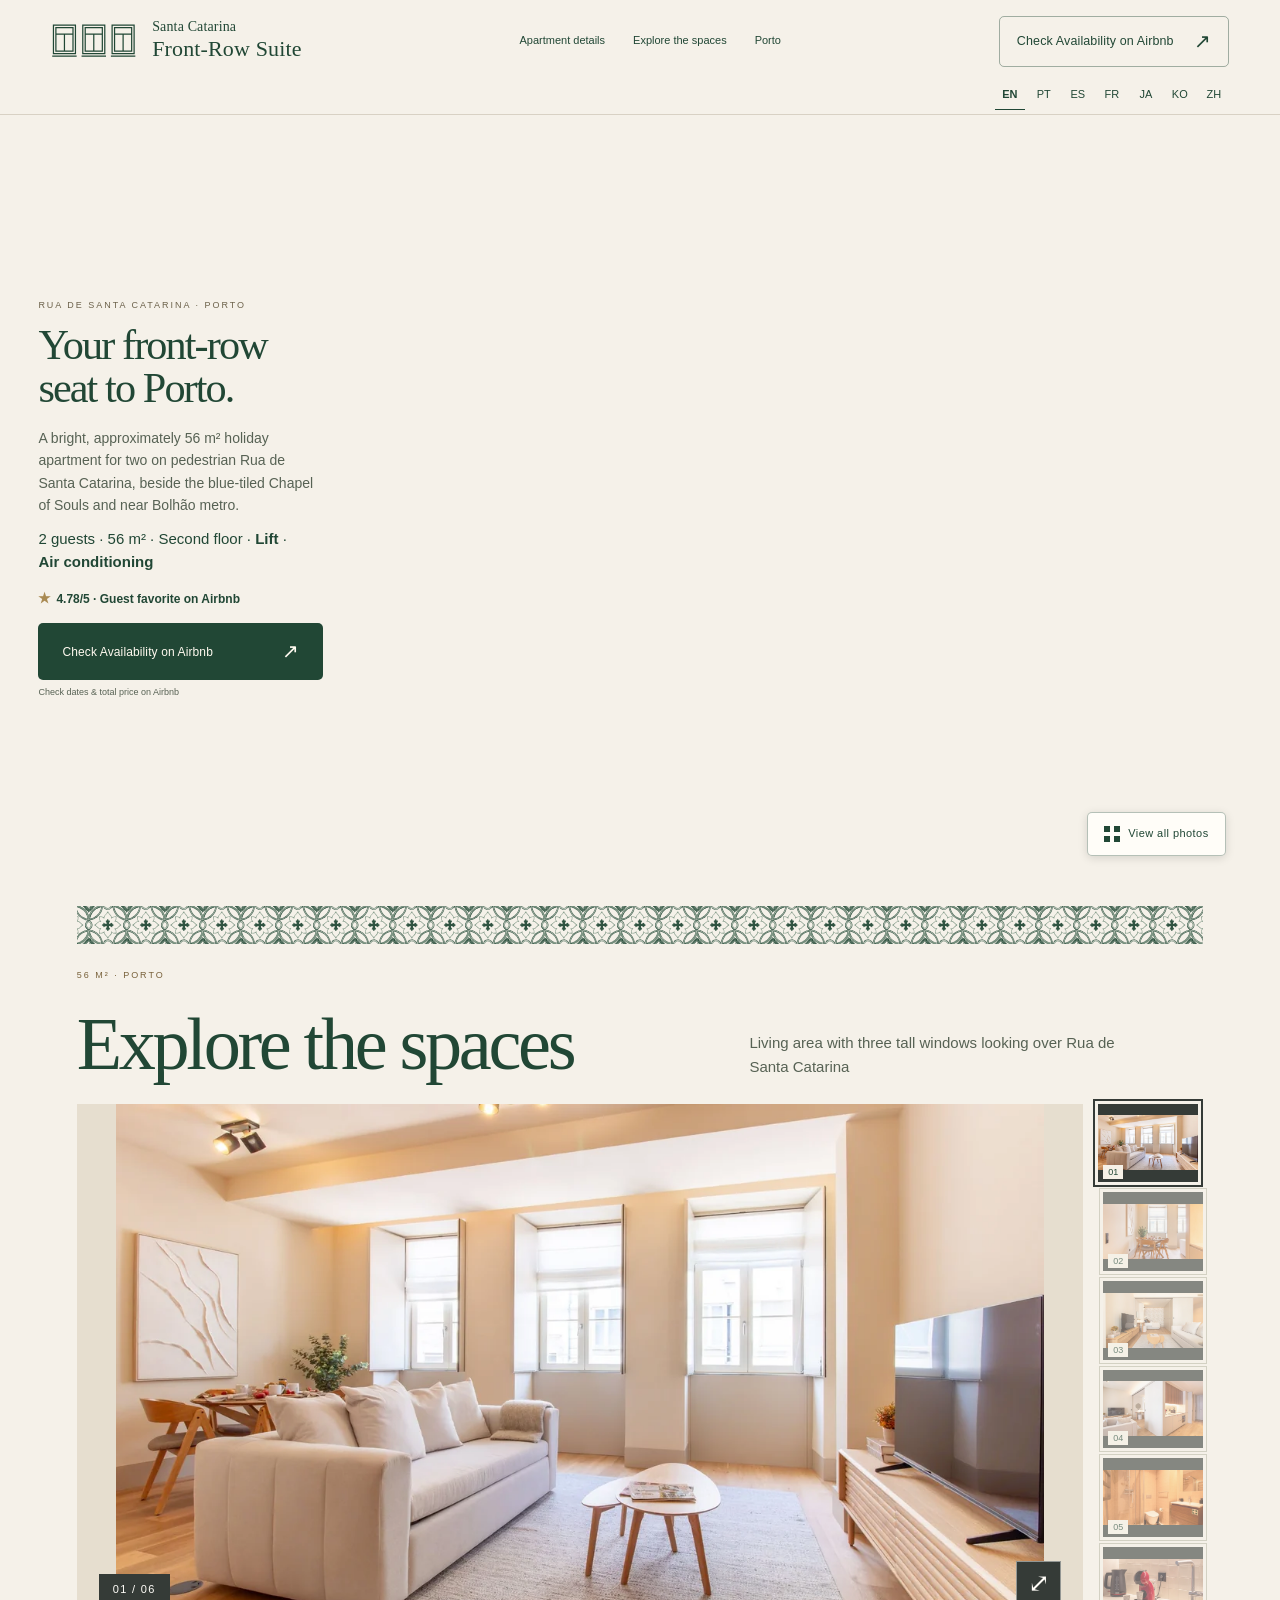
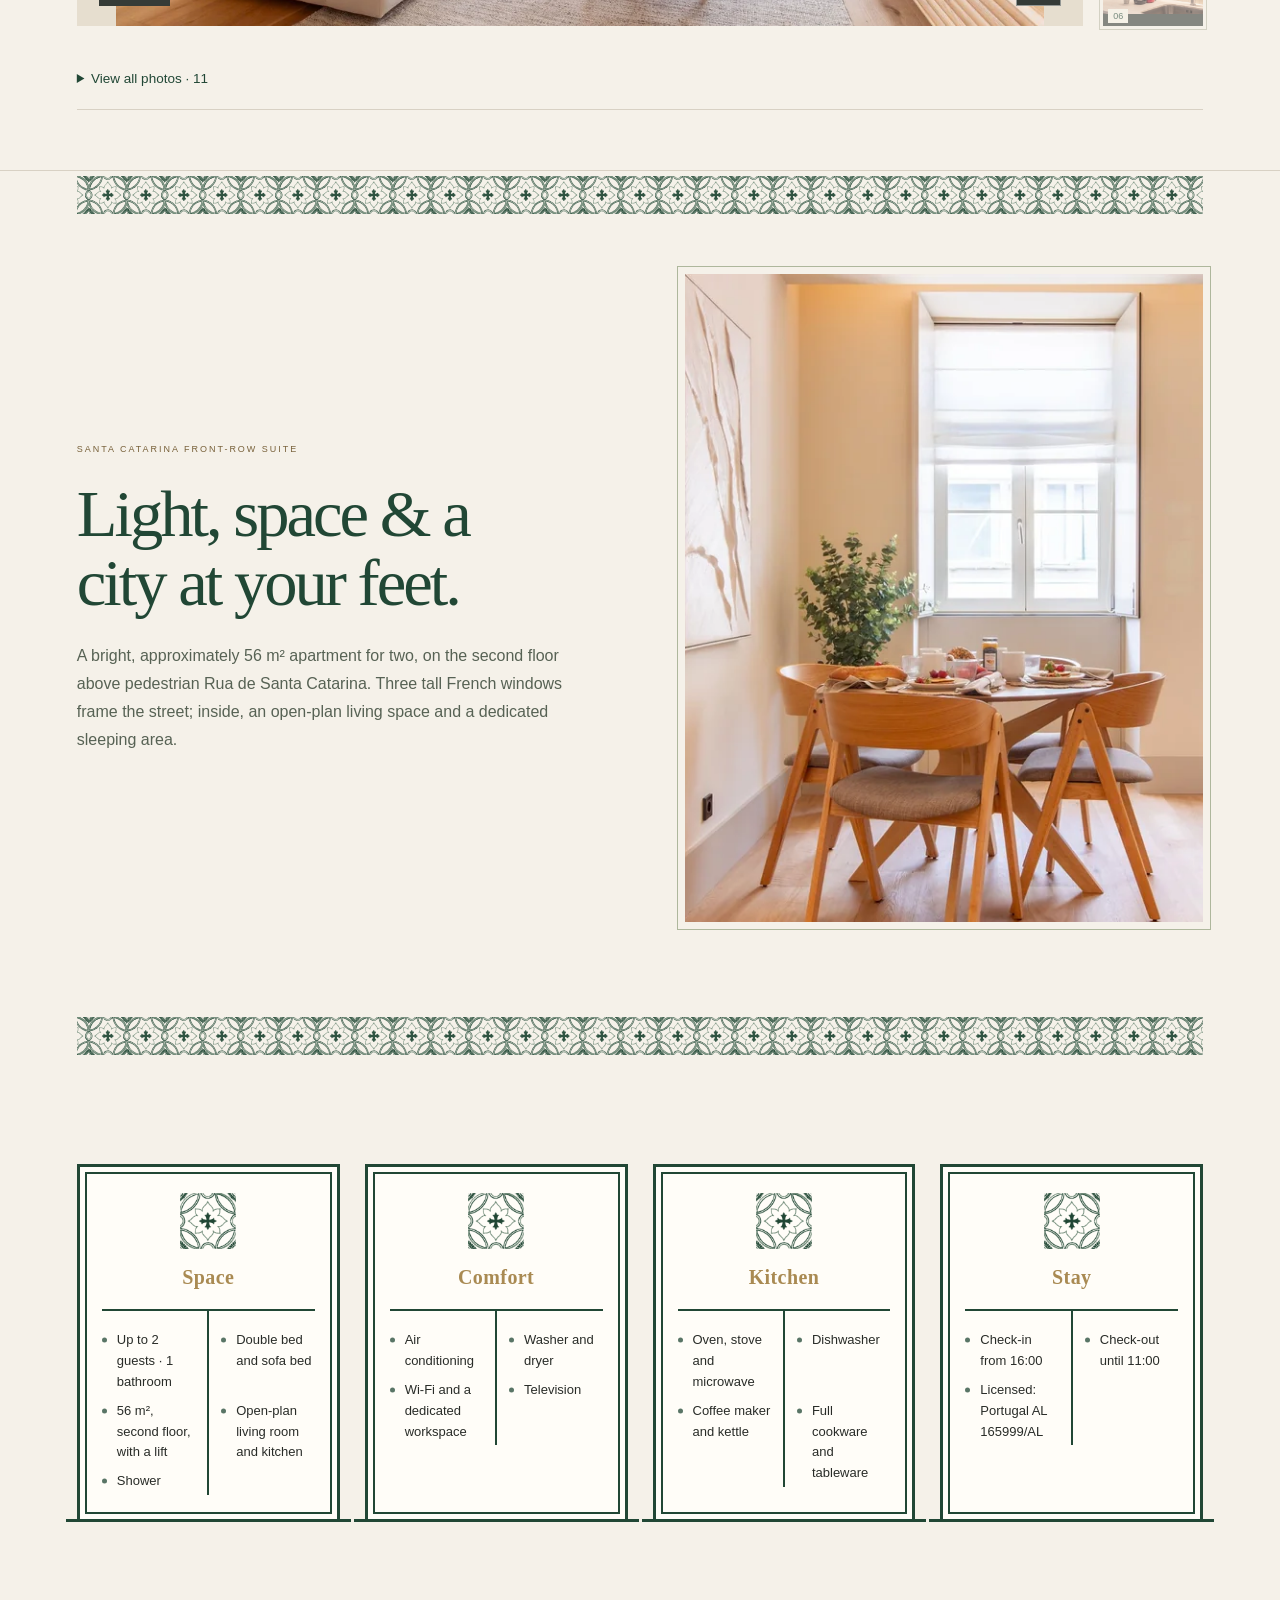
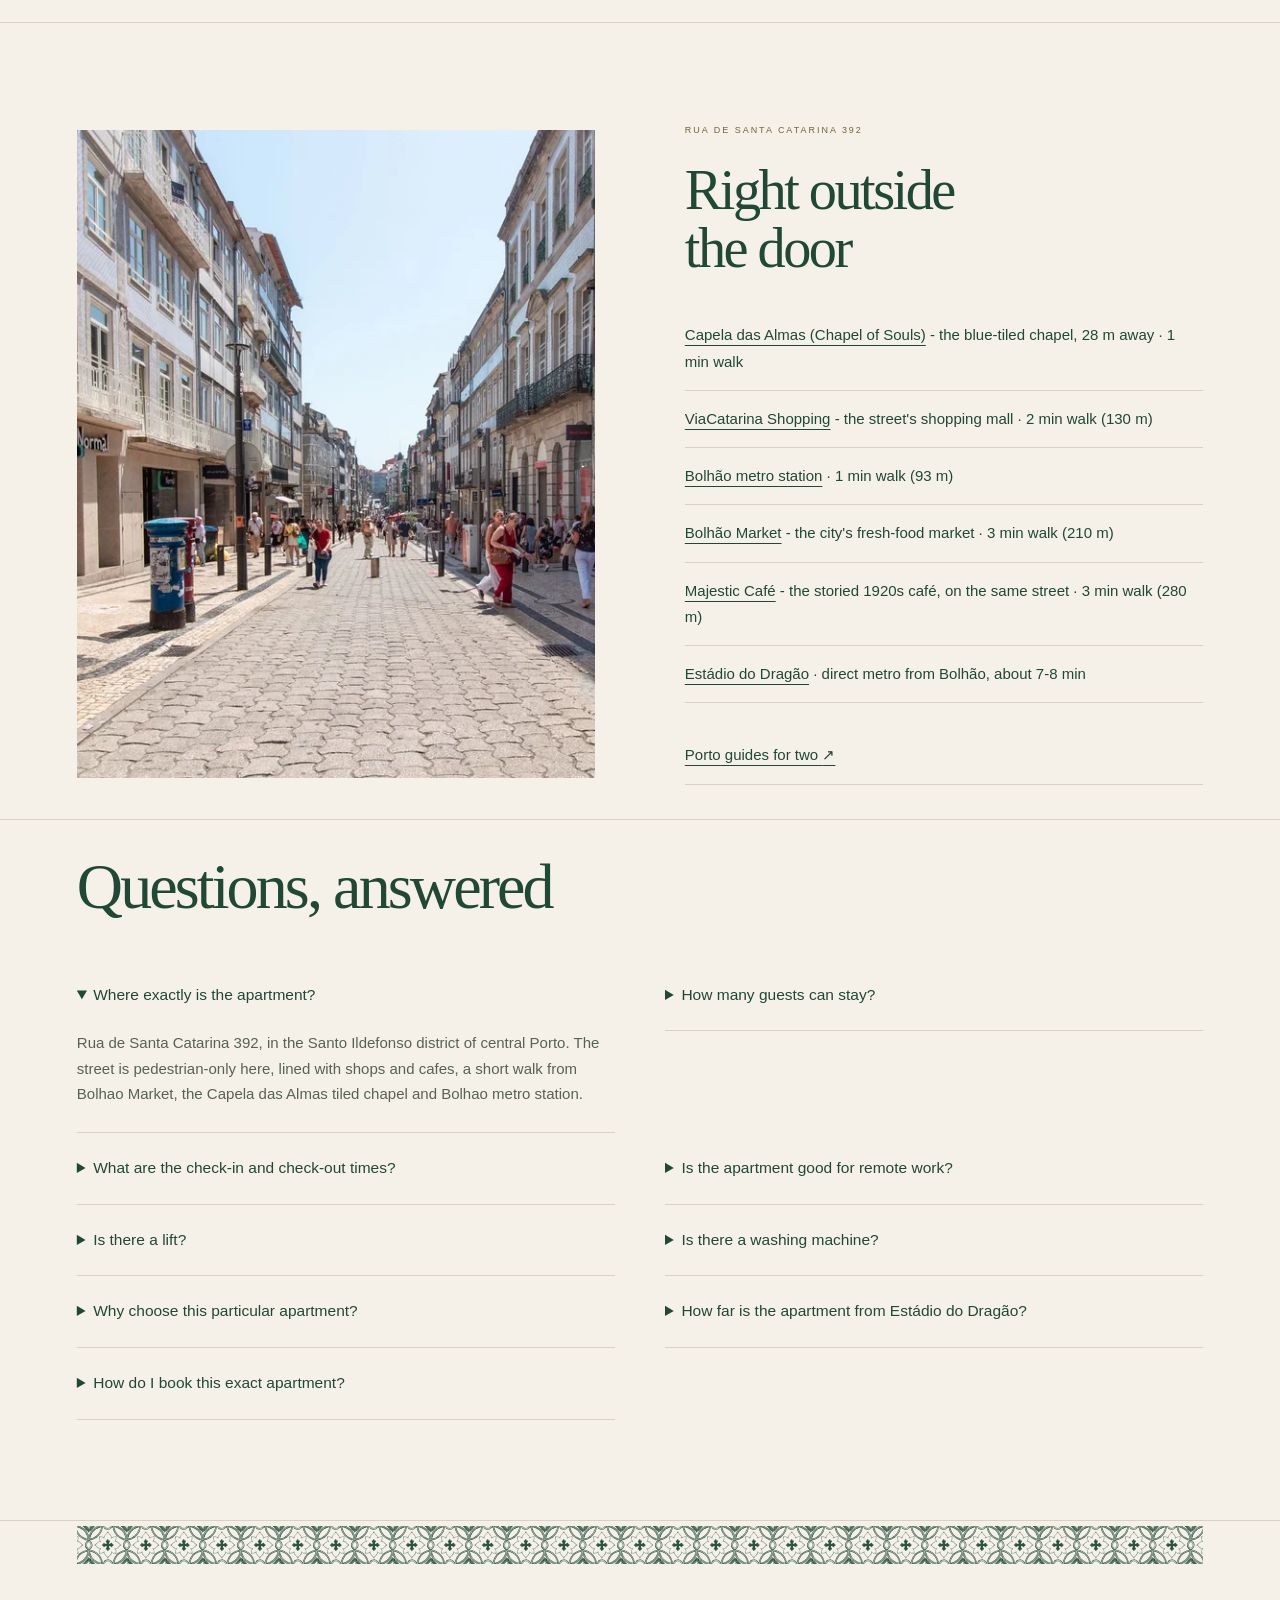
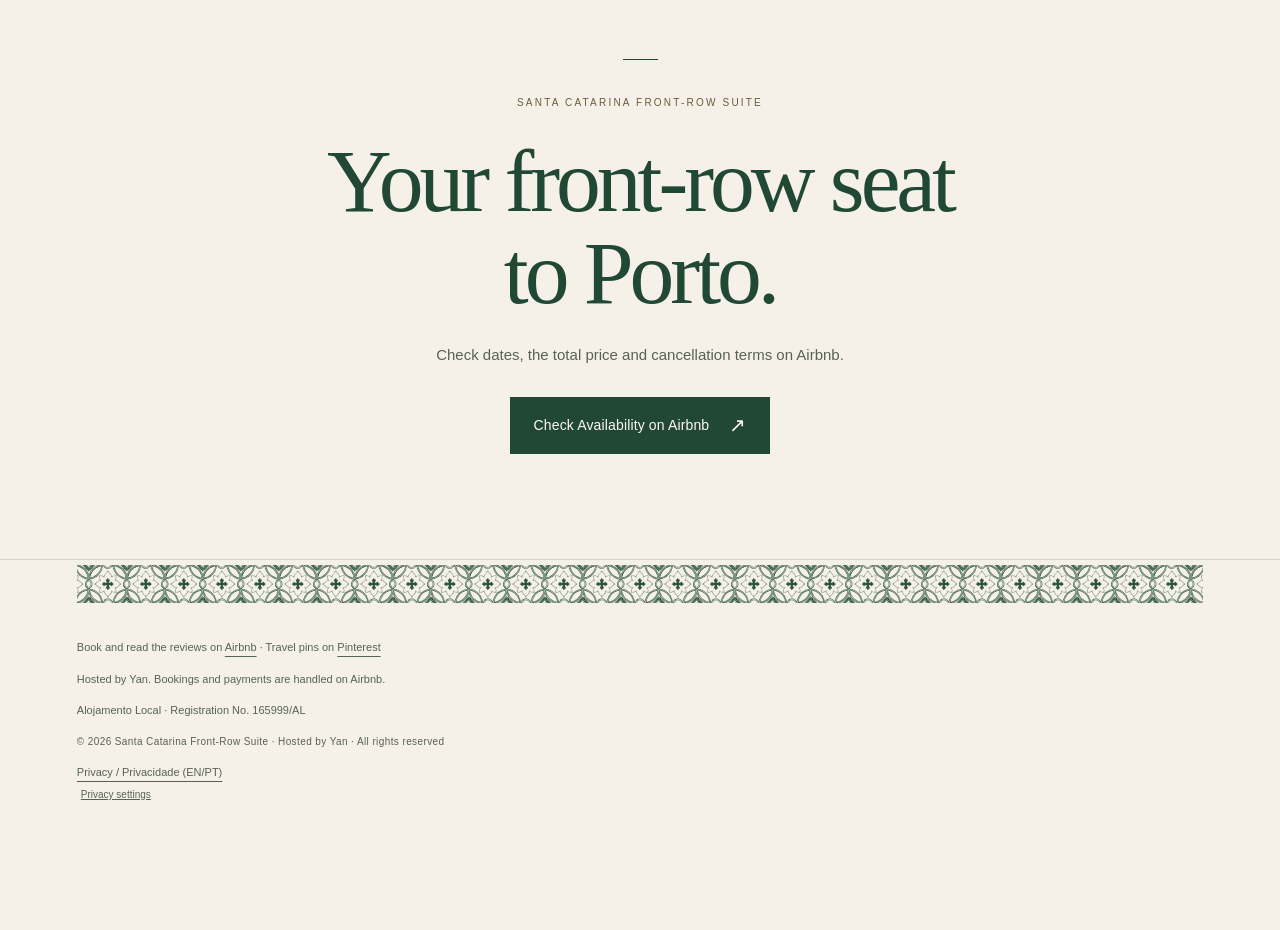
==== commit 24c6ab90: "Update index.html" ====
--- a/index.html
+++ b/index.html
@@ -45,6 +45,7 @@
     },
     {
       "@type": "VacationRental",
+      "additionalType": "Apartment",
       "identifier": "scfrs-001",
       "name": "Santa Catarina Front-Row Suite",
       "image": [
@@ -83,6 +84,7 @@
           "Accommodation",
           "Apartment"
         ],
+        "additionalType": "EntirePlace",
         "@id": "https://frontrowporto.com/#apartment",
         "name": "Santa Catarina Front-Row Suite",
         "occupancy": {
@@ -242,7 +244,7 @@
 <p><a href="https://maps.app.goo.gl/CtZPgoXBhQ2FH2Q48" rel="noopener">Bolhão Market</a> - the city's fresh-food market · 3 min walk (210 m)</p>
 <p><a href="https://maps.app.goo.gl/dxZPnbV4CiZjx5Y49" rel="noopener">Majestic Café</a> - the storied 1920s café, on the same street · 3 min walk (280 m)</p>
 <p><a href="https://www.google.com/maps/search/?api=1&amp;query=Est%C3%A1dio+do+Drag%C3%A3o" rel="noopener">Estádio do Dragão</a> · direct metro from Bolhão, about 7-8 min</p>
-</div></div></section><section class="section questions reveal"><h2>Questions, answered</h2><div class="faq">
+<p style="margin-top:24px;font-size:15px"><a href="/guides/">Porto guides for two <span aria-hidden="true">↗</span></a></p></div></div></section><section class="section questions reveal"><h2>Questions, answered</h2><div class="faq">
 <details open=""><summary>Where exactly is the apartment?</summary><p>Rua de Santa Catarina 392, in the Santo Ildefonso district of central Porto. The street is pedestrian-only here, lined with shops and cafes, a short walk from Bolhao Market, the Capela das Almas tiled chapel and Bolhao metro station.</p></details>
 <details><summary>How many guests can stay?</summary><p>A double bed and a sofa bed offer flexible sleeping arrangements for two guests, including friends who prefer separate beds. Maximum occupancy: 2 guests.</p></details>
 <details><summary>What are the check-in and check-out times?</summary><p>Check-in is from 16:00 and check-out is until 11:00. Details and any flexibility are confirmed with each booking on Airbnb.</p></details>
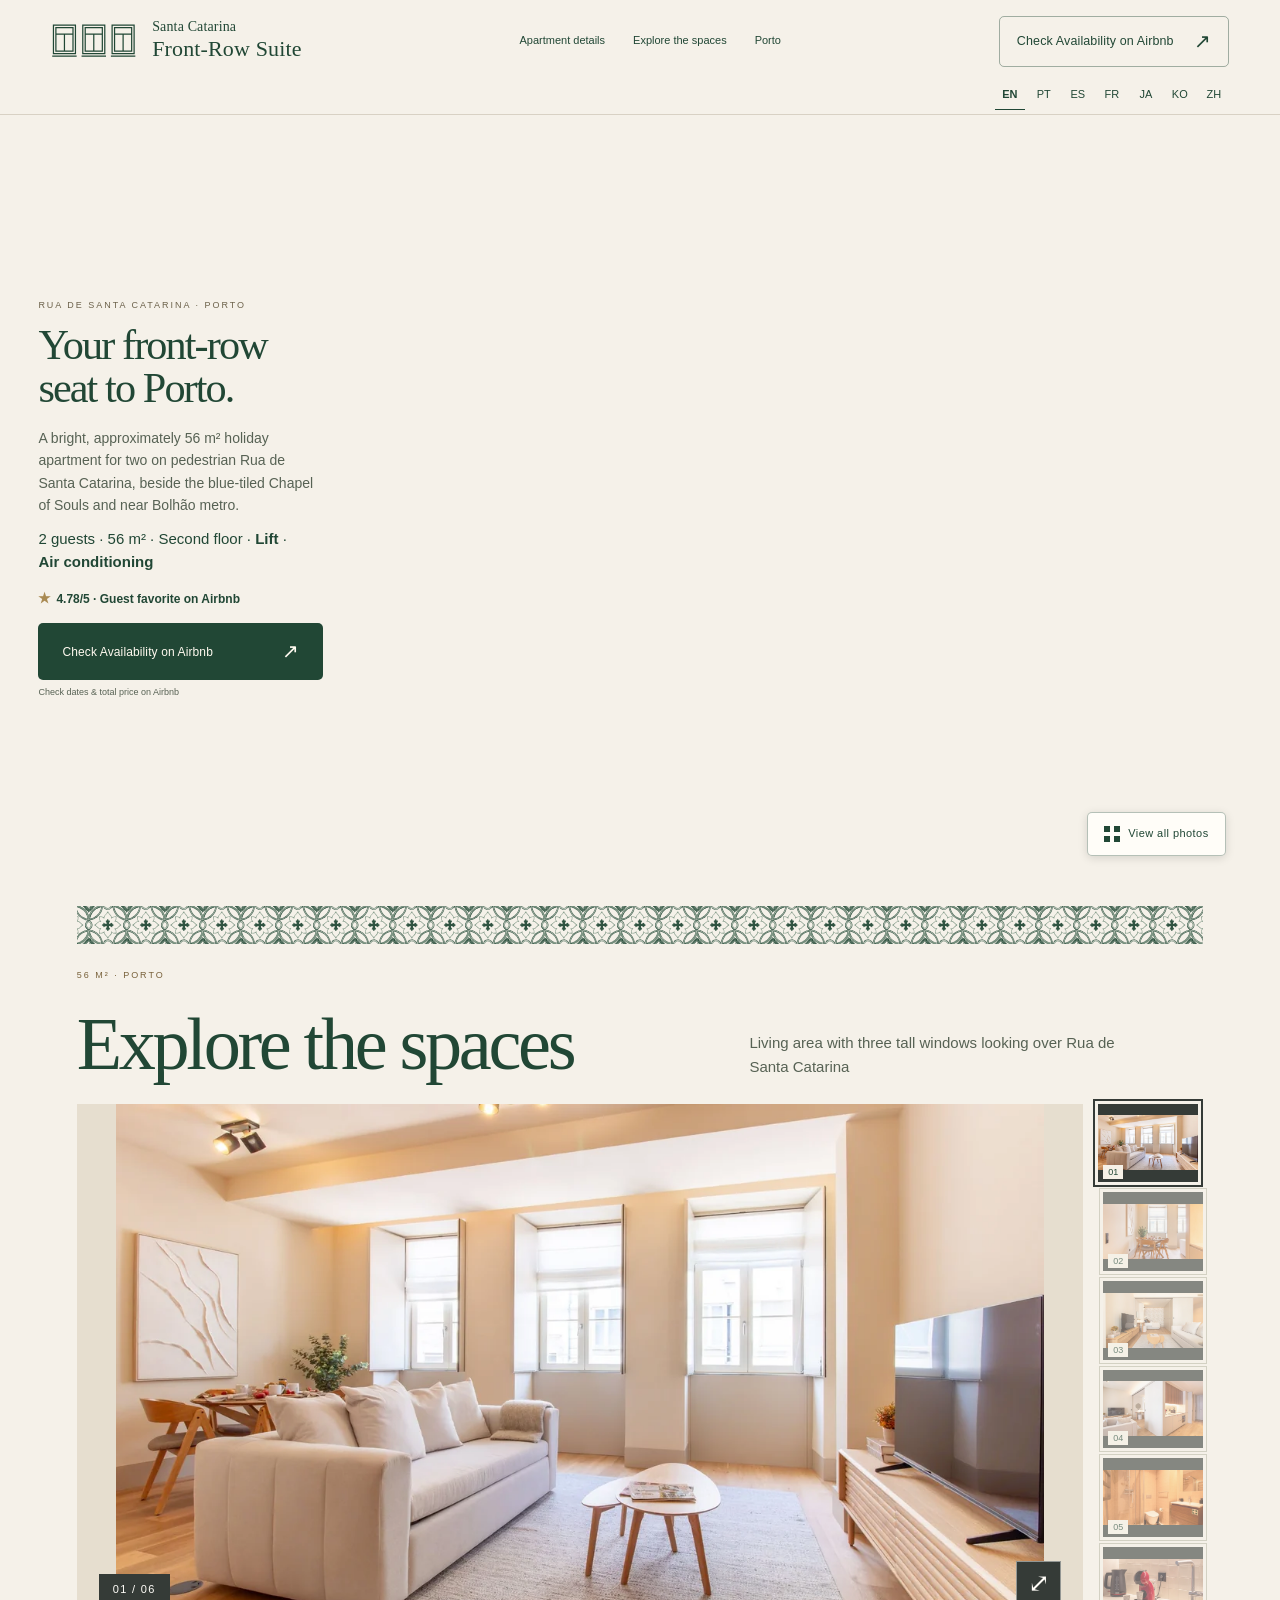
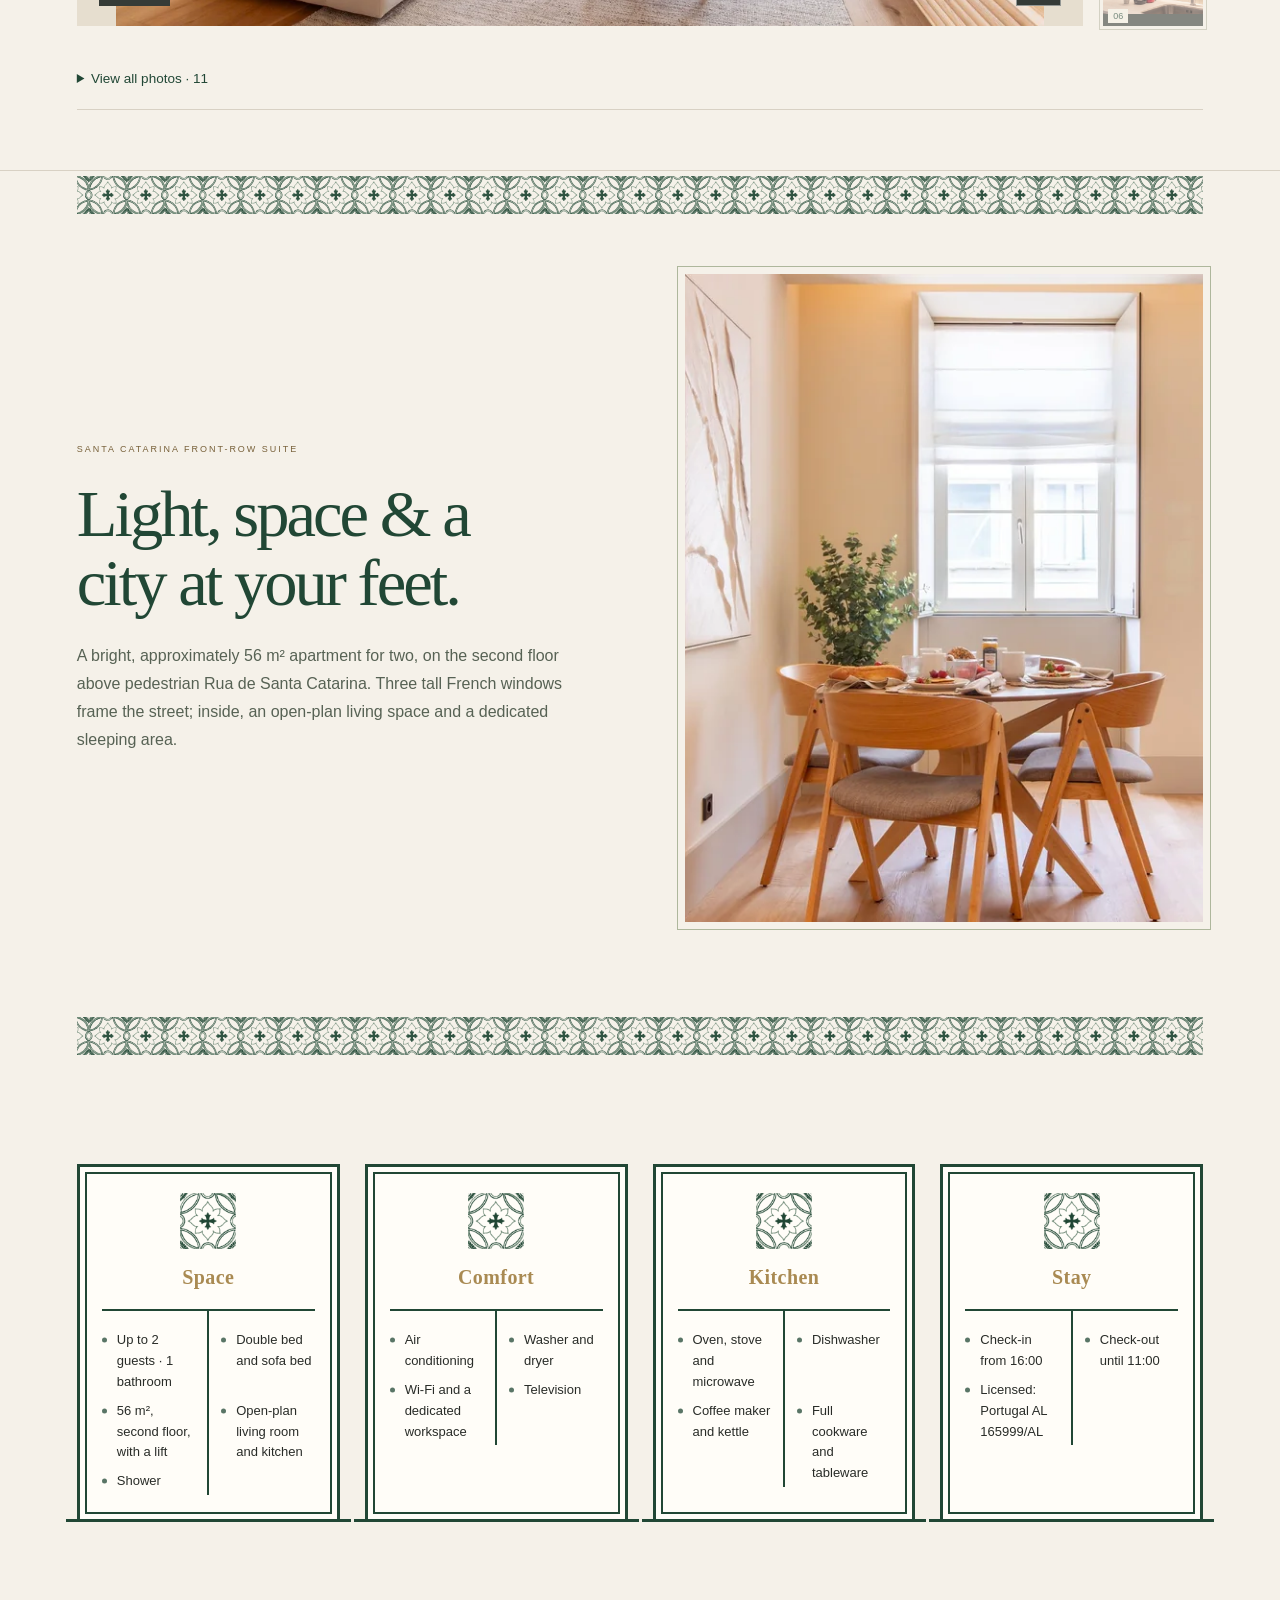
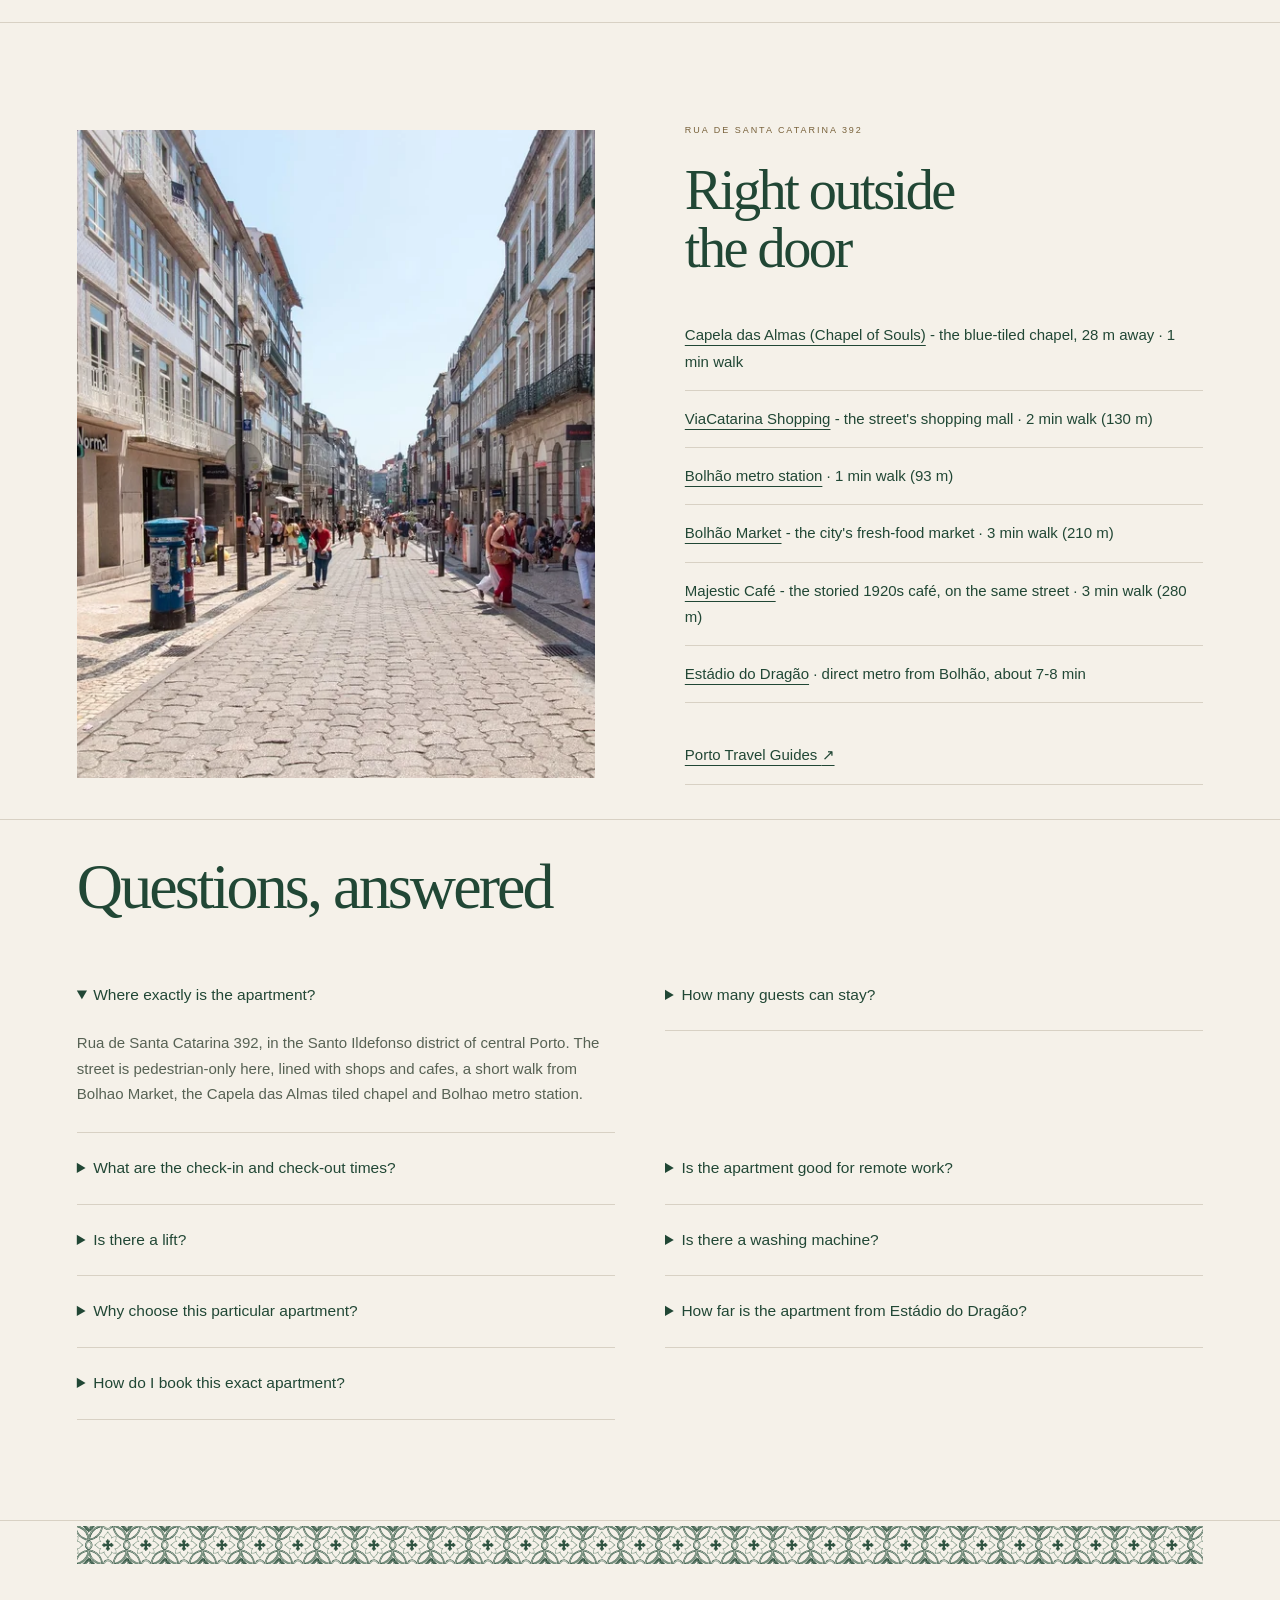
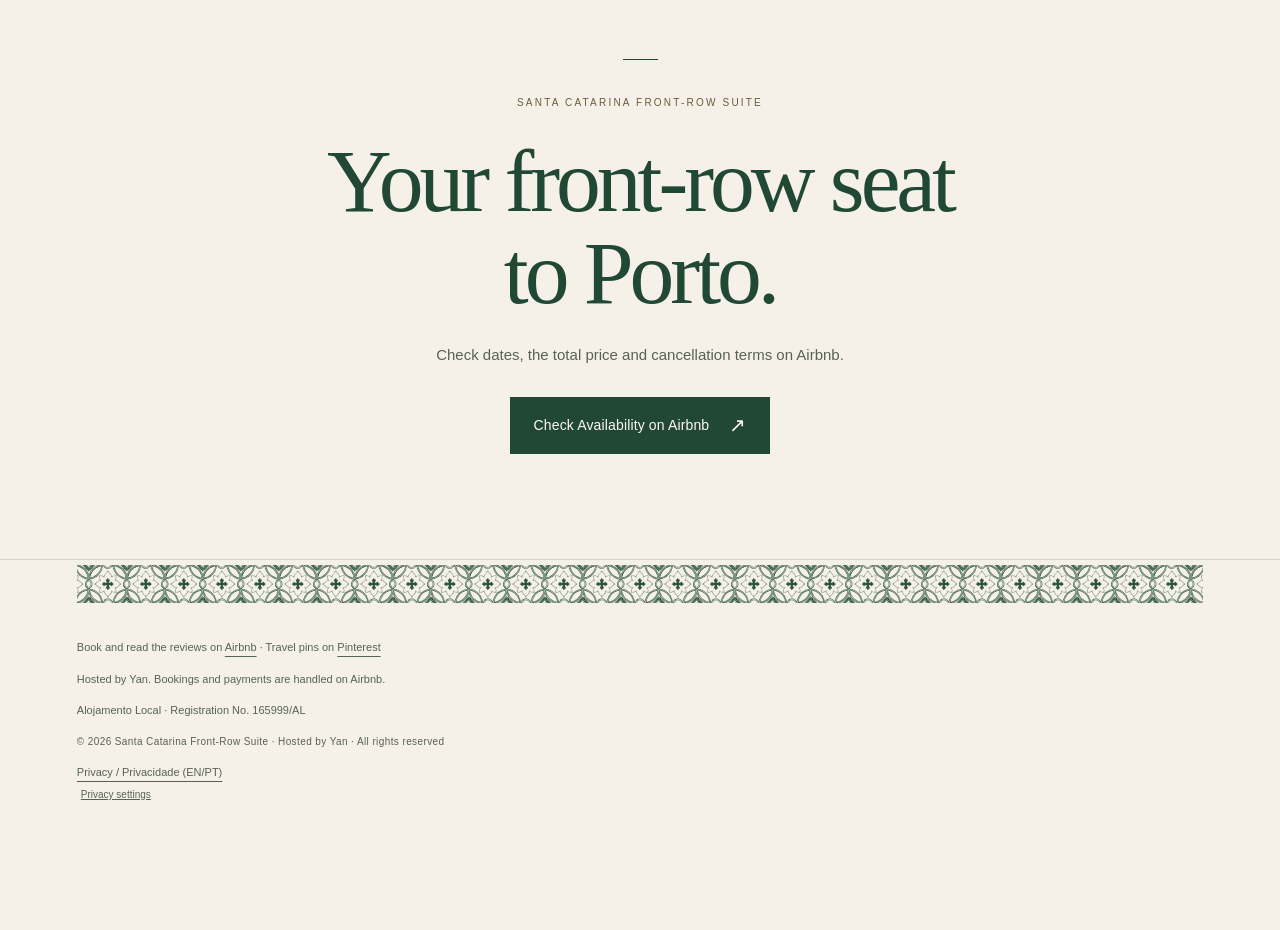
==== commit d4f53f00: "Update index.html" ====
--- a/index.html
+++ b/index.html
@@ -244,7 +244,7 @@
 <p><a href="https://maps.app.goo.gl/CtZPgoXBhQ2FH2Q48" rel="noopener">Bolhão Market</a> - the city's fresh-food market · 3 min walk (210 m)</p>
 <p><a href="https://maps.app.goo.gl/dxZPnbV4CiZjx5Y49" rel="noopener">Majestic Café</a> - the storied 1920s café, on the same street · 3 min walk (280 m)</p>
 <p><a href="https://www.google.com/maps/search/?api=1&amp;query=Est%C3%A1dio+do+Drag%C3%A3o" rel="noopener">Estádio do Dragão</a> · direct metro from Bolhão, about 7-8 min</p>
-<p style="margin-top:24px;font-size:15px"><a href="/guides/">Porto guides for two <span aria-hidden="true">↗</span></a></p></div></div></section><section class="section questions reveal"><h2>Questions, answered</h2><div class="faq">
+<p style="margin-top:24px;font-size:15px"><a href="/guides/">Porto Travel Guides <span aria-hidden="true">↗</span></a></p></div></div></section><section class="section questions reveal"><h2>Questions, answered</h2><div class="faq">
 <details open=""><summary>Where exactly is the apartment?</summary><p>Rua de Santa Catarina 392, in the Santo Ildefonso district of central Porto. The street is pedestrian-only here, lined with shops and cafes, a short walk from Bolhao Market, the Capela das Almas tiled chapel and Bolhao metro station.</p></details>
 <details><summary>How many guests can stay?</summary><p>A double bed and a sofa bed offer flexible sleeping arrangements for two guests, including friends who prefer separate beds. Maximum occupancy: 2 guests.</p></details>
 <details><summary>What are the check-in and check-out times?</summary><p>Check-in is from 16:00 and check-out is until 11:00. Details and any flexibility are confirmed with each booking on Airbnb.</p></details>
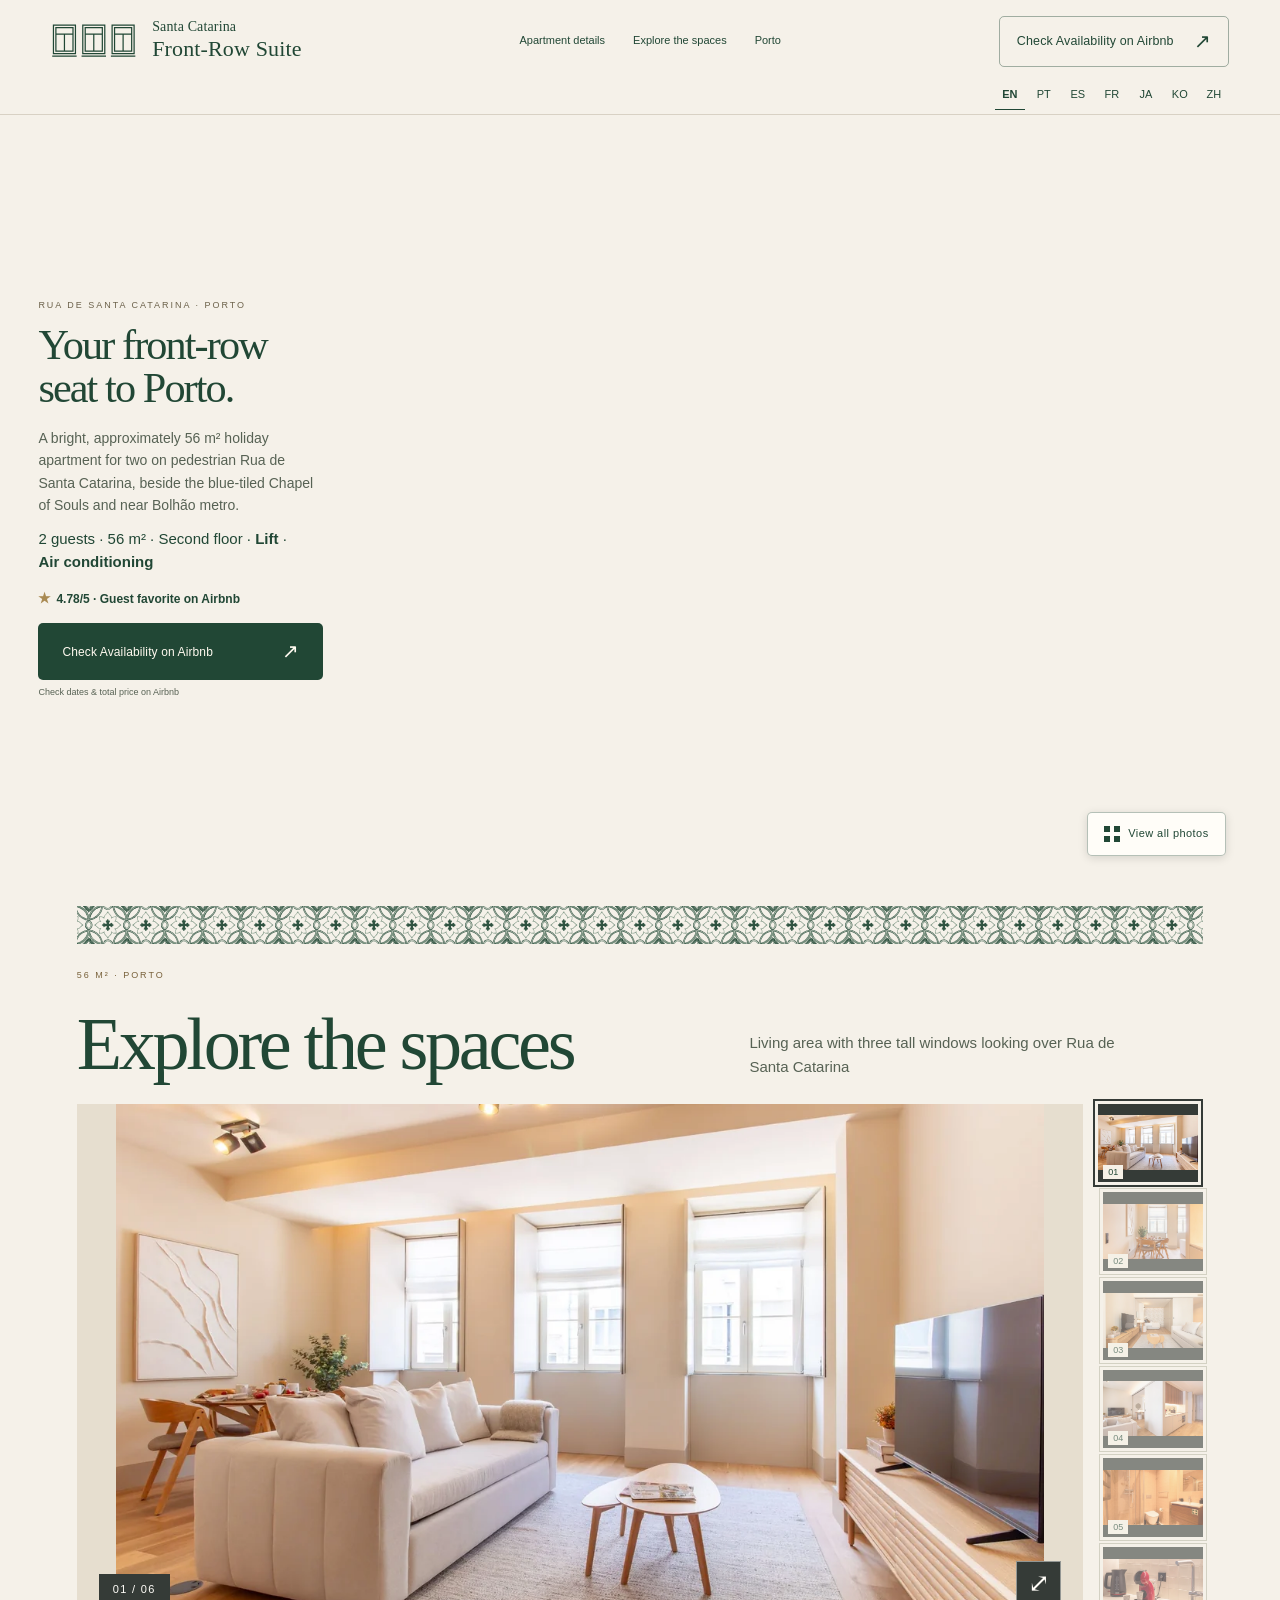
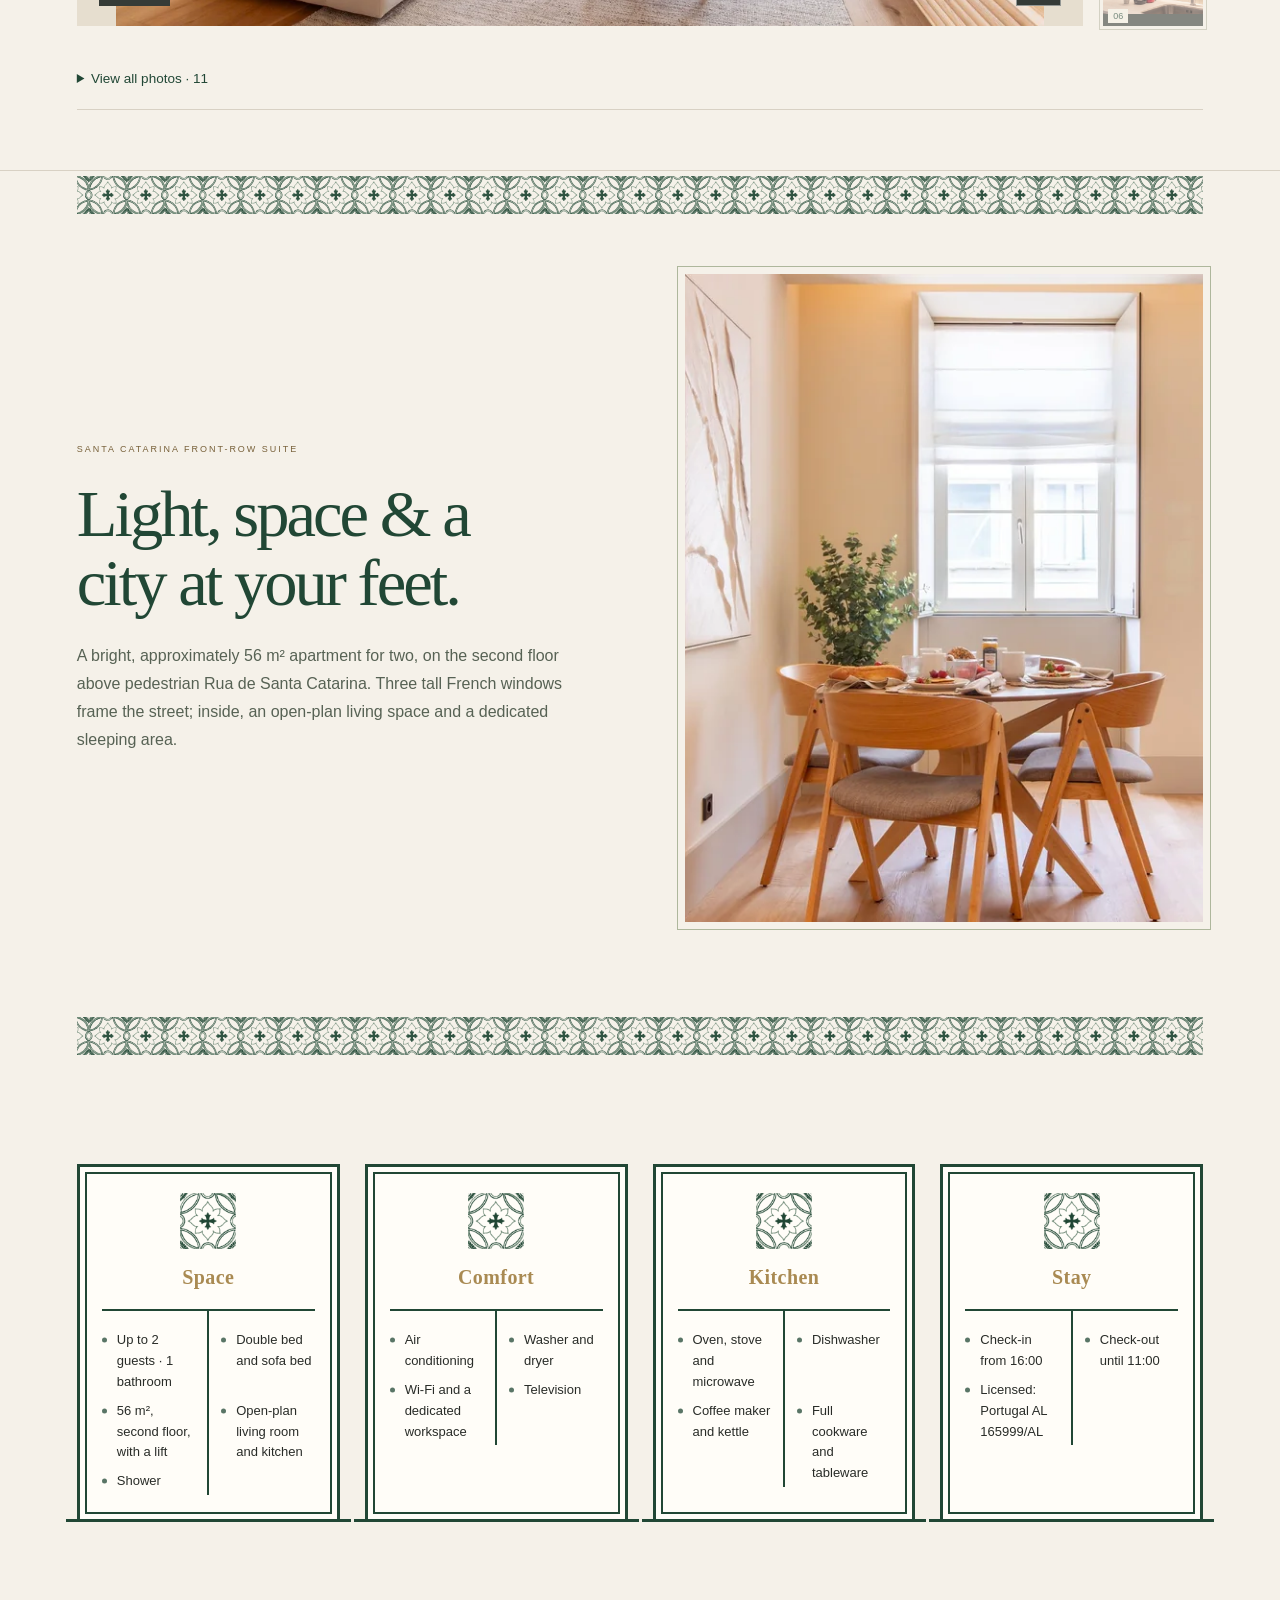
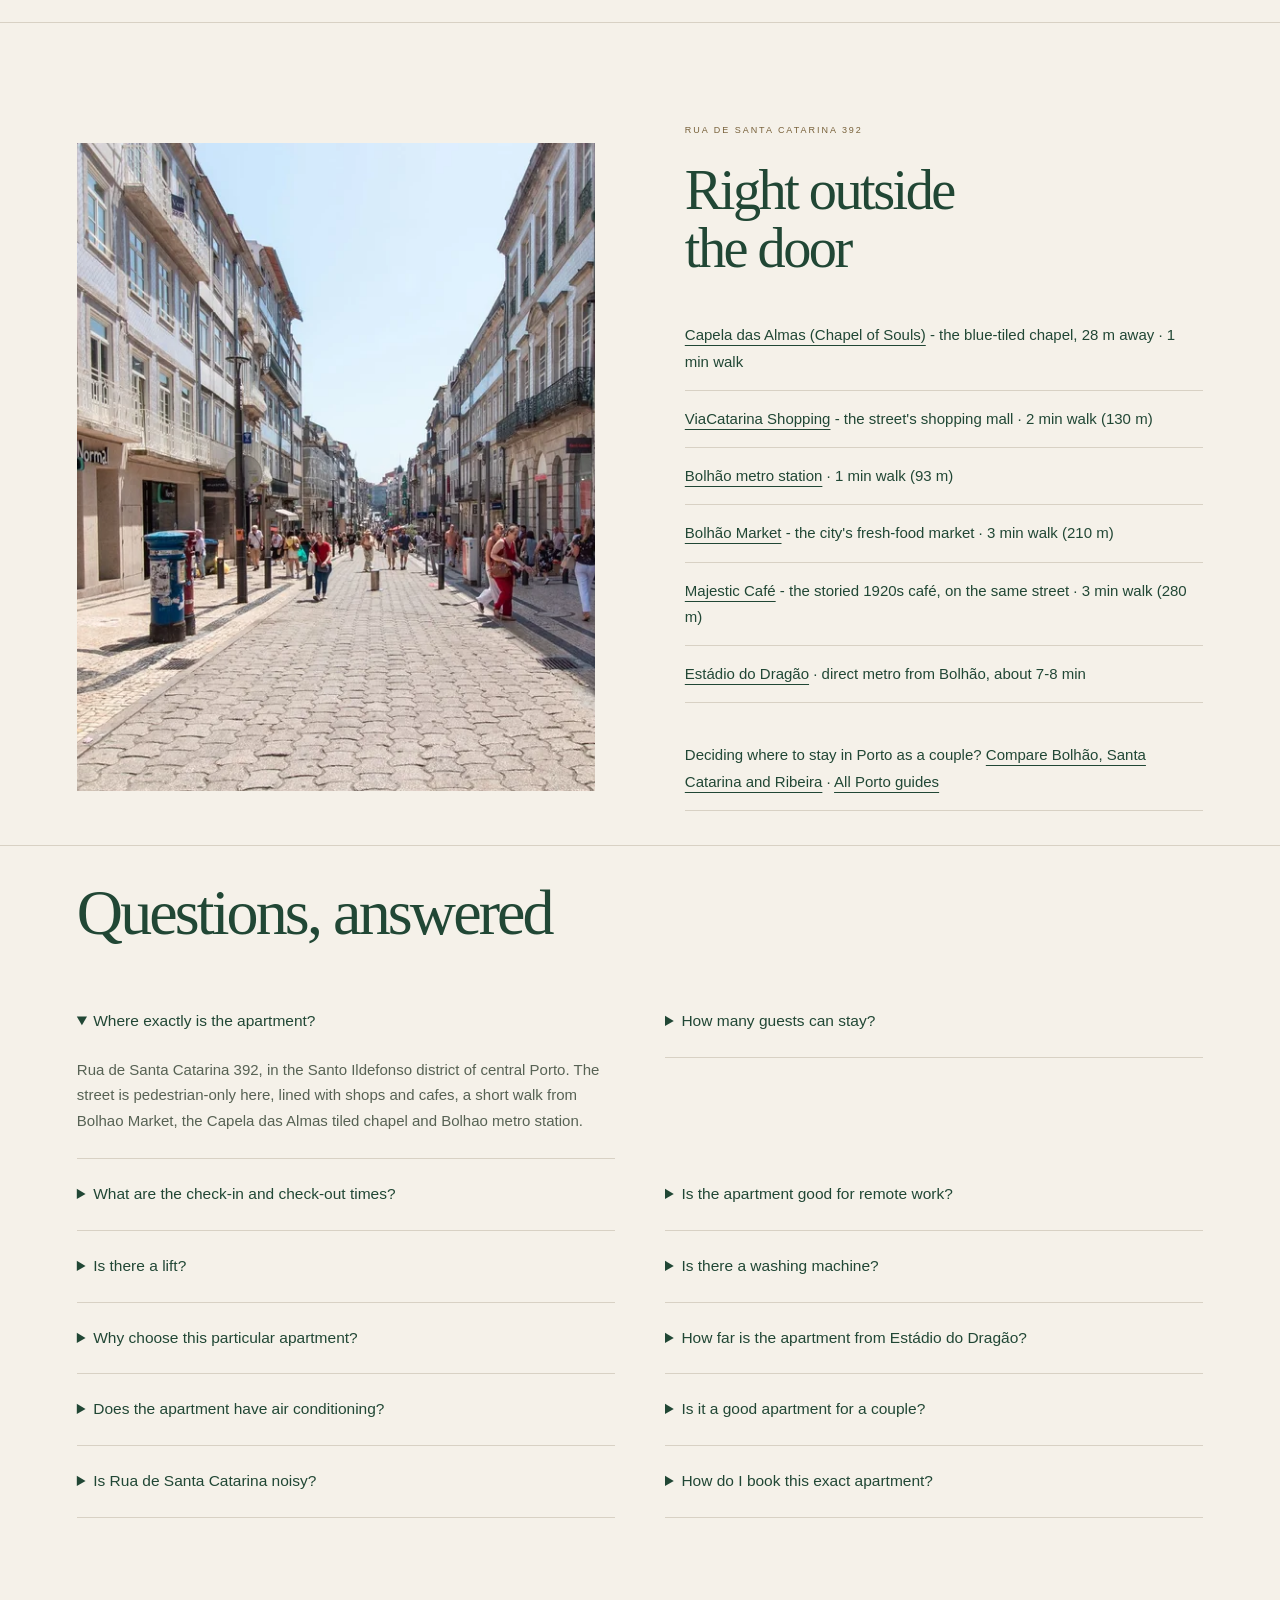
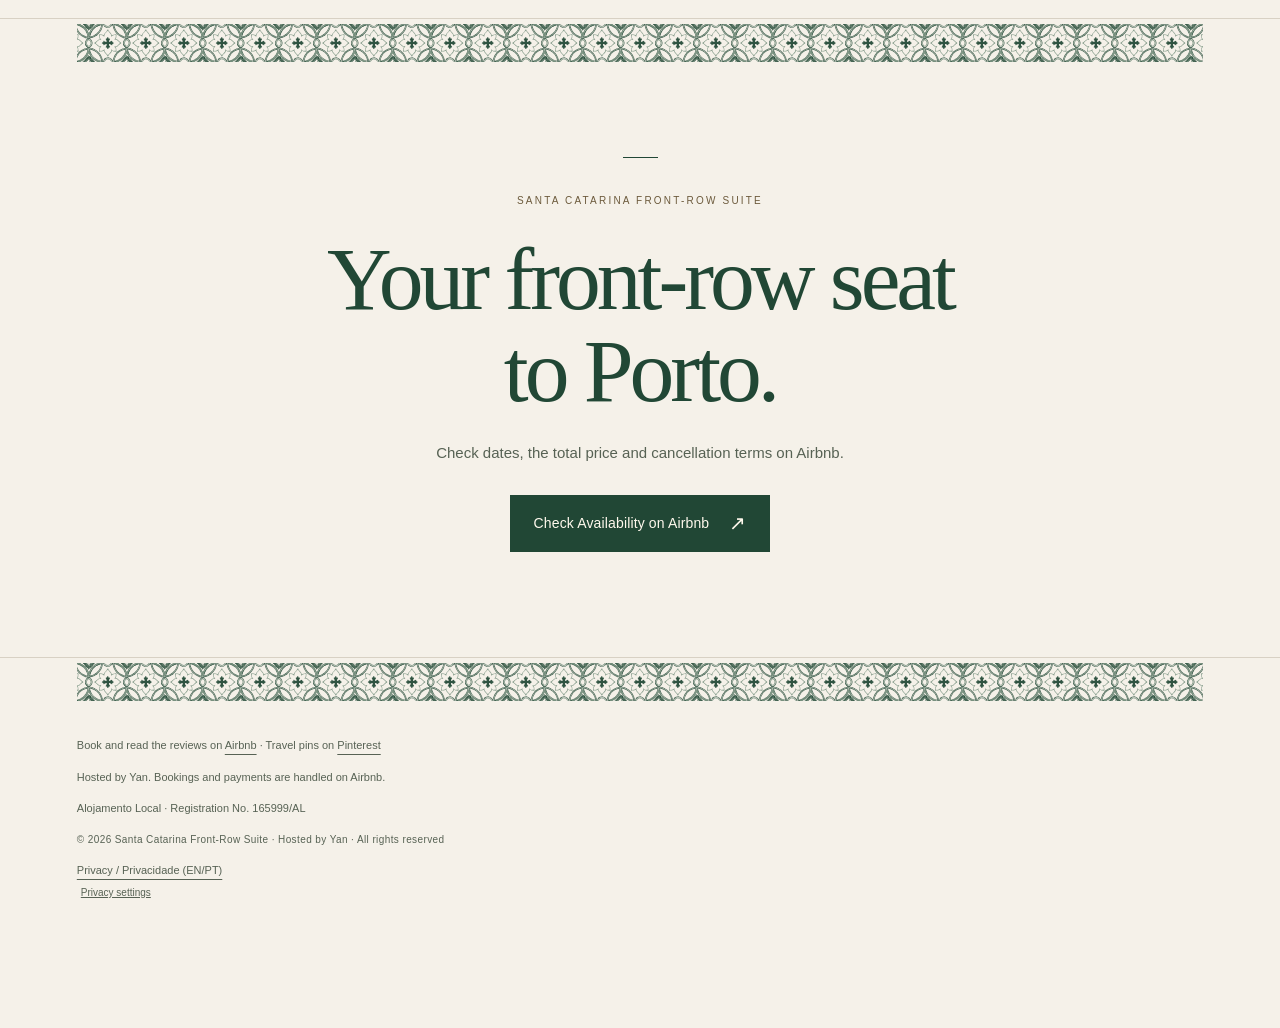
==== commit e34fdd68: "A1+A3: guides link and 3 FAQ answers, 7 languages (owner-approved 16 Nov 2026)" ====
--- a/index.html
+++ b/index.html
@@ -74,6 +74,8 @@
         "@type": "PostalAddress",
         "streetAddress": "Rua de Santa Catarina 392, 2 Frt Esq",
         "addressLocality": "Porto",
+        "addressRegion": "Porto",
+        "postalCode": "4000-443",
         "addressCountry": "PT"
       },
       "sameAs": [
@@ -217,6 +219,30 @@
           "acceptedAnswer": {
             "@type": "Answer",
             "text": "Bolhão metro station is about a one-minute walk from the apartment. From there, a direct metro ride to Estádio do Dragão takes about 7 to 8 minutes, with no changes. The stadium is home to FC Porto, has hosted Portugal's national team and is a 2030 FIFA World Cup venue. A convenient base for fans visiting Porto for a match."
+          }
+        },
+        {
+          "@type": "Question",
+          "name": "Does the apartment have air conditioning?",
+          "acceptedAnswer": {
+            "@type": "Answer",
+            "text": "Yes, the apartment has air conditioning."
+          }
+        },
+        {
+          "@type": "Question",
+          "name": "Is it a good apartment for a couple?",
+          "acceptedAnswer": {
+            "@type": "Answer",
+            "text": "Yes. It’s a comfortable base for two, with a double bed, a kitchen and a bright living area with three tall French windows overlooking Rua de Santa Catarina."
+          }
+        },
+        {
+          "@type": "Question",
+          "name": "Is Rua de Santa Catarina noisy?",
+          "acceptedAnswer": {
+            "@type": "Answer",
+            "text": "The apartment overlooks a pedestrian shopping street with cafés, so you may hear some street noise. For a sense of what to expect, check recent Airbnb guest reviews or send us a message before booking."
           }
         },
         {
@@ -244,7 +270,7 @@
 <p><a href="https://maps.app.goo.gl/CtZPgoXBhQ2FH2Q48" rel="noopener">Bolhão Market</a> - the city's fresh-food market · 3 min walk (210 m)</p>
 <p><a href="https://maps.app.goo.gl/dxZPnbV4CiZjx5Y49" rel="noopener">Majestic Café</a> - the storied 1920s café, on the same street · 3 min walk (280 m)</p>
 <p><a href="https://www.google.com/maps/search/?api=1&amp;query=Est%C3%A1dio+do+Drag%C3%A3o" rel="noopener">Estádio do Dragão</a> · direct metro from Bolhão, about 7-8 min</p>
-<p style="margin-top:24px;font-size:15px"><a href="/guides/">Porto Travel Guides <span aria-hidden="true">↗</span></a></p></div></div></section><section class="section questions reveal"><h2>Questions, answered</h2><div class="faq">
+<p style="margin-top:24px;font-size:15px">Deciding where to stay in Porto as a couple? <a href="/guides/where-to-stay-porto-for-two/">Compare Bolhão, Santa Catarina and Ribeira</a> · <a href="/guides/">All Porto guides</a></p></div></div></section><section class="section questions reveal"><h2>Questions, answered</h2><div class="faq">
 <details open=""><summary>Where exactly is the apartment?</summary><p>Rua de Santa Catarina 392, in the Santo Ildefonso district of central Porto. The street is pedestrian-only here, lined with shops and cafes, a short walk from Bolhao Market, the Capela das Almas tiled chapel and Bolhao metro station.</p></details>
 <details><summary>How many guests can stay?</summary><p>A double bed and a sofa bed offer flexible sleeping arrangements for two guests, including friends who prefer separate beds. Maximum occupancy: 2 guests.</p></details>
 <details><summary>What are the check-in and check-out times?</summary><p>Check-in is from 16:00 and check-out is until 11:00. Details and any flexibility are confirmed with each booking on Airbnb.</p></details>
@@ -253,9 +279,12 @@
 <details><summary>Is there a washing machine?</summary><p>Yes, a washer and a dryer are inside the apartment, which makes longer stays easy.</p></details>
 <details><summary>Why choose this particular apartment?</summary><p>Three tall French windows frame Rua de Santa Catarina from the second floor. Approximately 56 m², natural light and an open living space give two guests a welcoming base in central Porto.</p></details>
 <details><summary>How far is the apartment from Estádio do Dragão?</summary><p>Bolhão metro station is about a one-minute walk from the apartment. From there, a direct metro ride to Estádio do Dragão takes about 7 to 8 minutes, with no changes. The stadium is home to FC Porto, has hosted Portugal's national team and is a 2030 FIFA World Cup venue. A convenient base for fans visiting Porto for a match.</p></details>
+<details><summary>Does the apartment have air conditioning?</summary><p>Yes, the apartment has air conditioning.</p></details>
+<details><summary>Is it a good apartment for a couple?</summary><p>Yes. It’s a comfortable base for two, with a double bed, a kitchen and a bright living area with three tall French windows overlooking Rua de Santa Catarina.</p></details>
+<details><summary>Is Rua de Santa Catarina noisy?</summary><p>The apartment overlooks a pedestrian shopping street with cafés, so you may hear some street noise. For a sense of what to expect, check recent Airbnb guest reviews or send us a message before booking.</p></details>
 <details><summary>How do I book this exact apartment?</summary><p>Use our Airbnb button to open listing 1455066495407495959, Santa Catarina Front-Row Suite. Airbnb shows live dates, total prices and the booking and cancellation conditions.</p></details></div></section><div aria-hidden="true" class="ceramic-strip"></div><section class="closing reveal"><p class="eyebrow">SANTA CATARINA FRONT-ROW SUITE</p><h2>Your front-row seat to Porto.</h2><p>Check dates, the total price and cancellation terms on Airbnb.</p><a class="cta" data-booking="closing" href="https://www.airbnb.com/rooms/1455066495407495959" rel="noopener">Check Availability on Airbnb<span aria-hidden="true">↗</span></a></section><div aria-hidden="true" class="ceramic-strip"></div></main><footer>
 <p>Book and read the reviews on <a data-placement="footer" href="https://www.airbnb.com/rooms/1455066495407495959" rel="noopener">Airbnb</a> · Travel pins on <a href="https://pt.pinterest.com/scfrontrowporto/" rel="noopener">Pinterest</a></p>
 <p>Hosted by Yan. Bookings and payments are handled on Airbnb.</p>
 <p class="al-registration">Alojamento Local · Registration No. 165999/AL</p><p class="rights">© 2026 Santa Catarina Front-Row Suite · Hosted by Yan · All rights reserved</p><p><a href="/privacy.html">Privacy / Privacidade (EN/PT)</a></p></footer><div aria-label="Check Availability on Airbnb" class="mobile-book" role="region"><span aria-hidden="true" class="window-mark bar-mark"><svg fill="none" viewbox="0 0 216 88" xmlns="http://www.w3.org/2000/svg"><path d="M6 5h54v70h-54z M12 11h42v58h-42z M12 27h42 M33 27v42 M3 81h60 M78 5h54v70h-54z M84 11h42v58h-42z M84 27h42 M105 27v42 M75 81h60 M150 5h54v70h-54z M156 11h42v58h-42z M156 27h42 M177 27v42 M147 81h60" stroke="currentColor" stroke-linejoin="miter" stroke-width="3"></path></svg></span><span>Santa Catarina<br/><b>Front-Row Suite</b></span><a class="cta" data-booking="mobile" href="https://www.airbnb.com/rooms/1455066495407495959" rel="noopener">Check Availability on Airbnb<span aria-hidden="true">↗</span></a></div><dialog aria-label="View all photos" class="lightbox"><div class="lightbox-bar"><span aria-live="polite" class="photo-counter"></span><button aria-label="Close gallery" class="close-gallery">×</button></div><img alt="" class="lightbox-img"/><div class="lightbox-bottom"><button aria-label="Previous photo" class="prev">←</button><p class="photo-caption"></p><button aria-label="Next photo" class="next">→</button></div></dialog><script id="gallery-data" type="application/json">[{"src": "images/16-living-windows-full.webp", "alt": "Living area with three tall windows looking over Rua de Santa Catarina", "thumb": "images/16-living-windows-640.webp"}, {"src": "images/23-dining-windows-full.webp", "alt": "Dining area with street-facing windows", "thumb": "images/23-dining-windows-640.webp"}, {"src": "images/17-bed-area-full.webp", "alt": "View from the living area toward the double-bed sleeping space.", "thumb": "images/17-bed-area-640.webp"}, {"src": "images/19-open-kitchen-full.webp", "alt": "Open-plan kitchen and living area", "thumb": "images/19-open-kitchen-640.webp"}, {"src": "images/18-bathroom-shower-full.webp", "alt": "Bathroom with shower", "thumb": "images/18-bathroom-shower-640.webp"}, {"src": "images/20-kitchen-coffee-full.webp", "alt": "Kitchen coffee corner with coffee maker and kettle", "thumb": "images/20-kitchen-coffee-640.webp"}, {"src": "images/21-dining-area-full.webp", "alt": "Dining table by the window", "thumb": "images/21-dining-area-640.webp"}, {"src": "images/22-living-sofa-tv-full.webp", "alt": "Sofa and television in the living area", "thumb": "images/22-living-sofa-tv-640.webp"}, {"src": "images/24-pedestrian-street-full.webp", "alt": "Pedestrian Rua de Santa Catarina outside the building", "thumb": "images/24-pedestrian-street-640.webp"}, {"src": "images/25-street-entrance-full.webp", "alt": "Building entrance on Rua de Santa Catarina", "thumb": "images/25-street-entrance-640.webp"}, {"src": "images/26-kitchen-dining-full.webp", "alt": "Open kitchen with dining area", "thumb": "images/26-kitchen-dining-640.webp"}]</script>
 </body>
-</html>
+                                                                                                                                                                                                                                                                                                                                   </html>
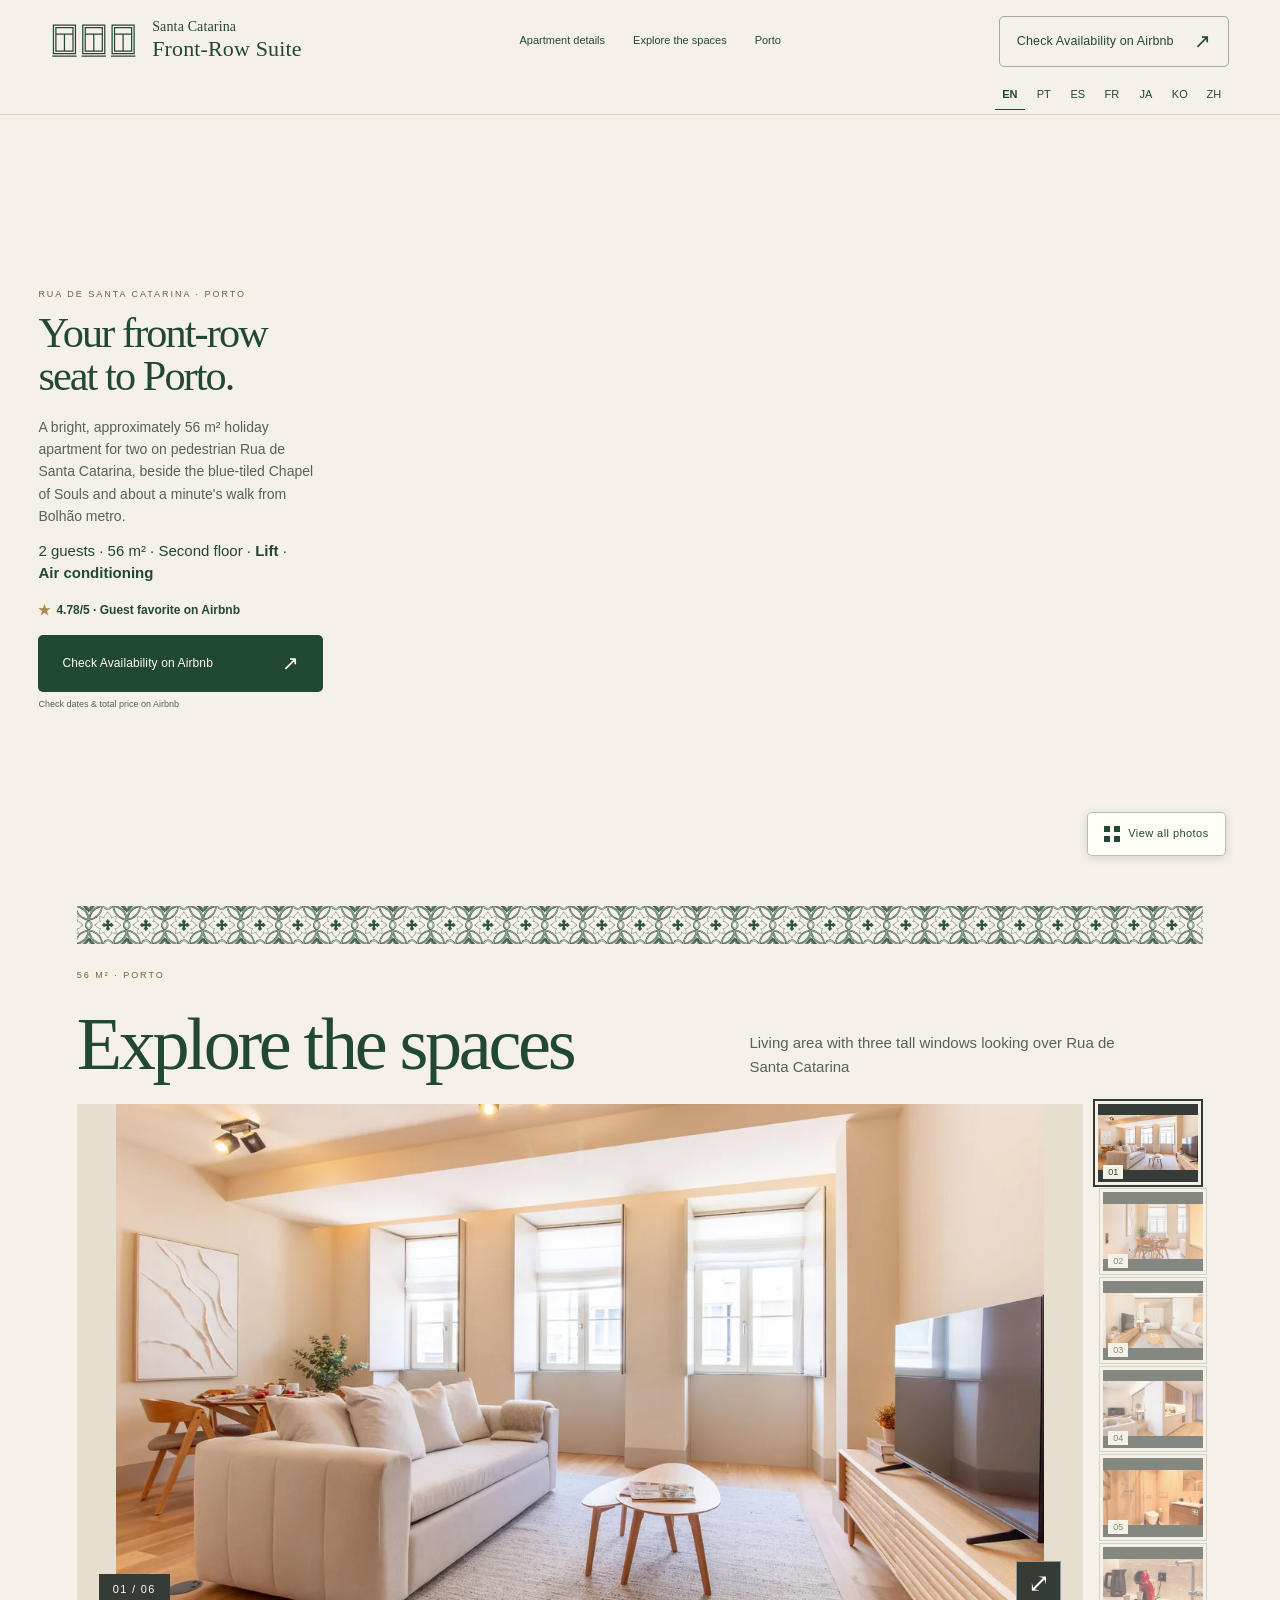
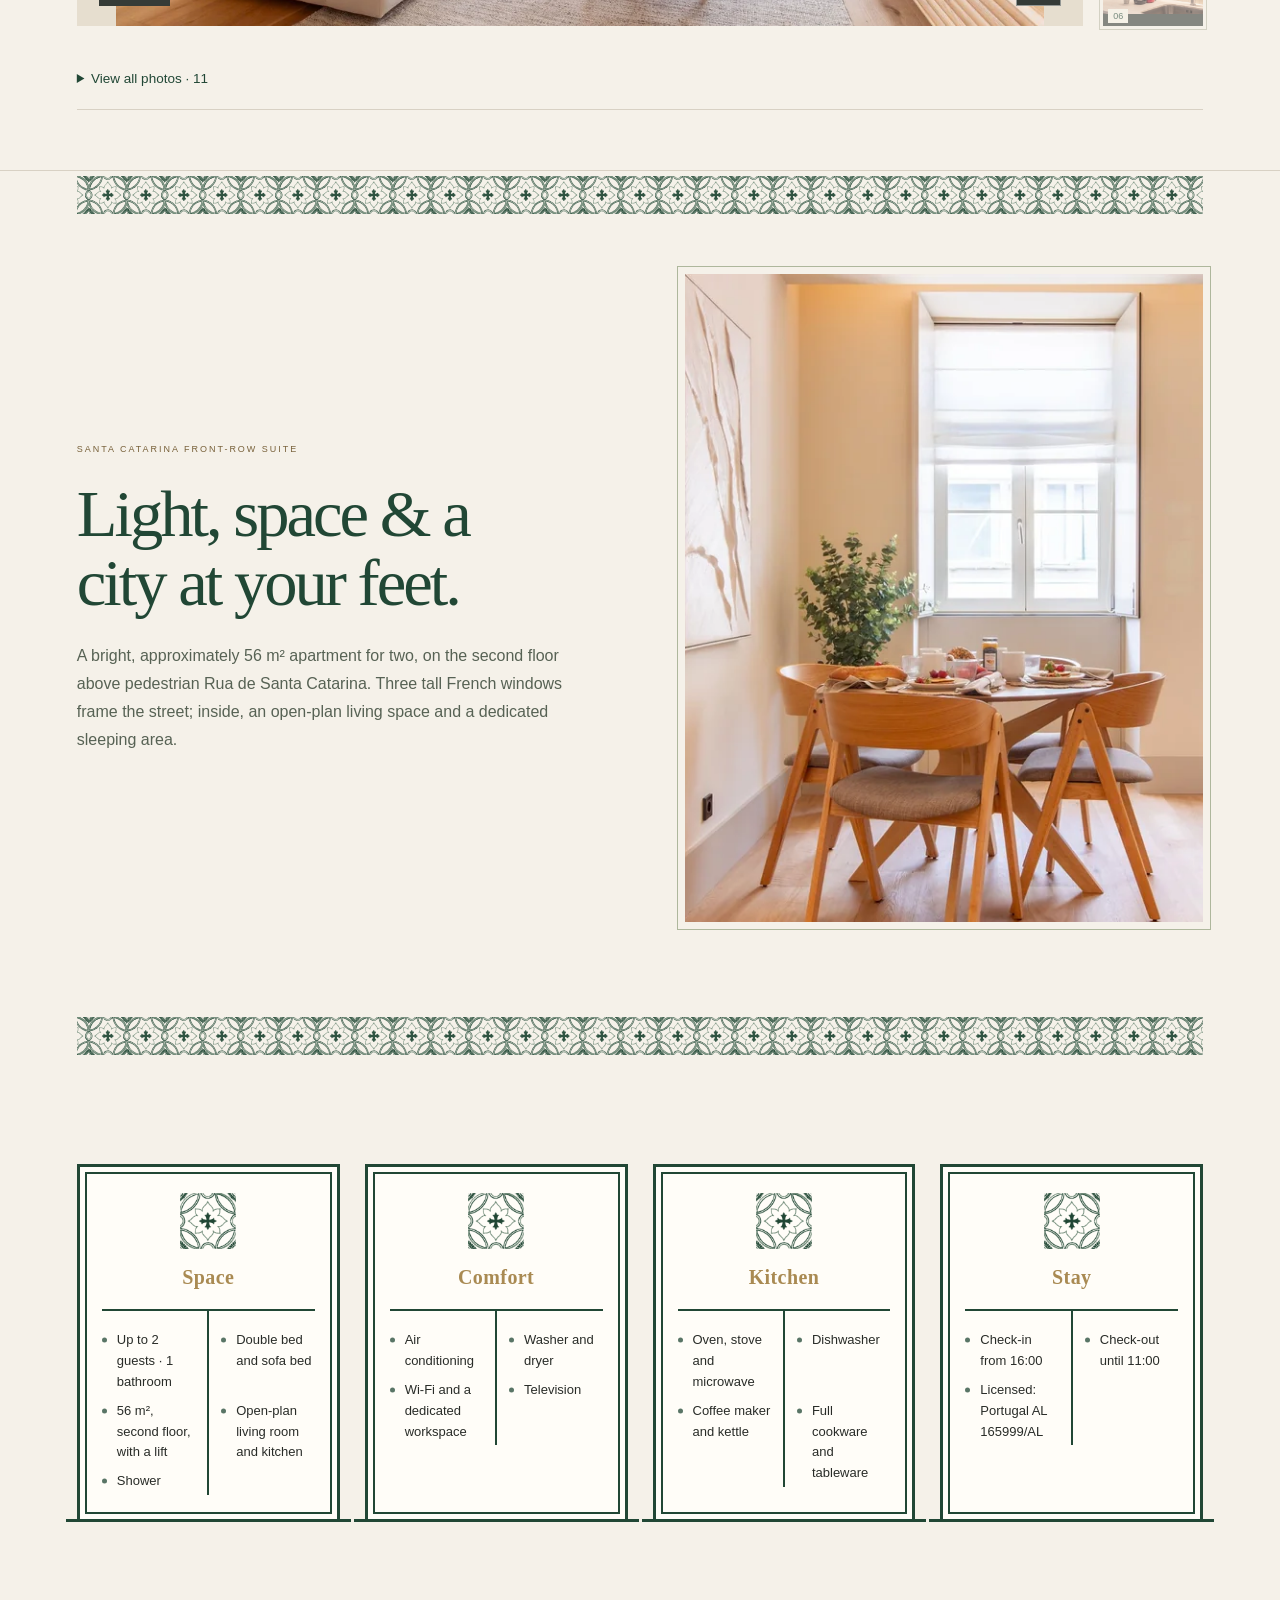
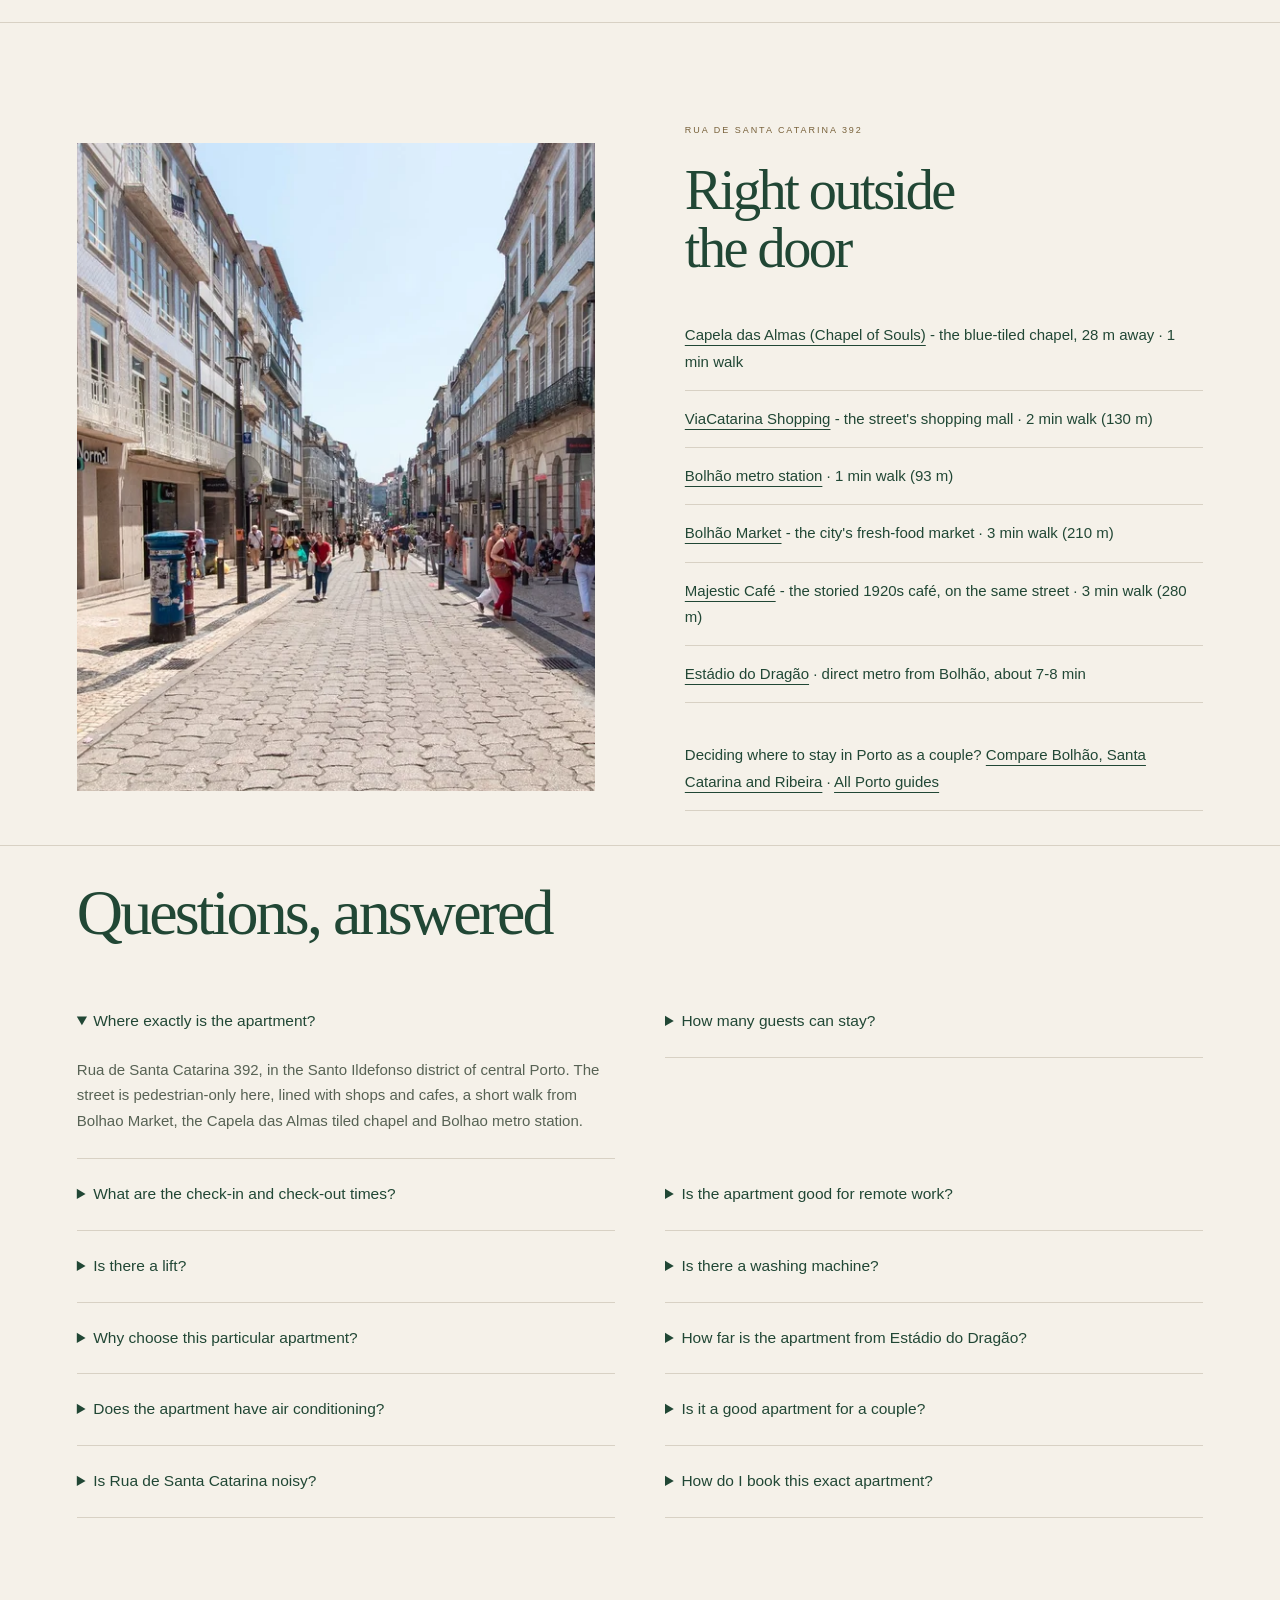
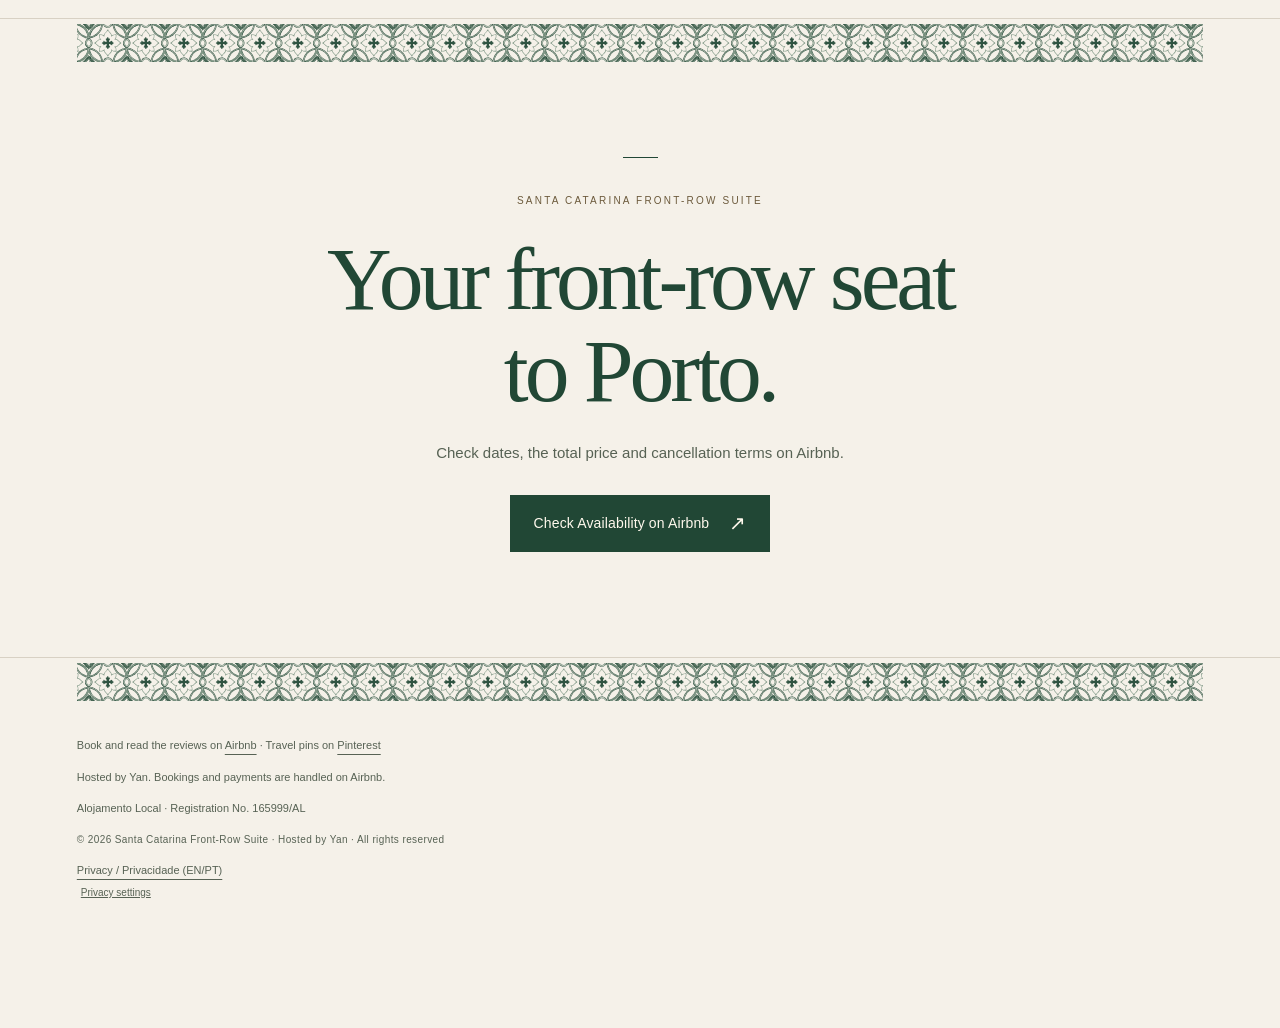
==== commit 23bb9585: "Update index.html" ====
--- a/index.html
+++ b/index.html
@@ -258,7 +258,7 @@
   ]
 }</script>
 <meta content="max-image-preview:large" name="robots"/><meta content="#442b36" name="theme-color"/><meta content="Santa Catarina Front-Row Suite" property="og:site_name"/><meta content="1200" property="og:image:width"/><meta content="675" property="og:image:height"/><meta content="Living area with three tall windows looking over Rua de Santa Catarina" property="og:image:alt"/><link href="assets/favicon.svg" rel="icon" type="image/svg+xml"/><link href="assets/common.css" rel="stylesheet"/><link href="assets/theme.css" rel="stylesheet"/><script defer="True" src="assets/main.js"></script><link href="assets/icon-32.png" rel="icon" sizes="32x32" type="image/png"/><link href="assets/icon-180.png" rel="apple-touch-icon"/><link href="assets/icon-16.png" rel="icon" sizes="16x16" type="image/png"/></head>
-<body class="aplus jewel"><a class="skip" href="#main">Skip to content</a><header class="site-header"><a class="brand" href="#main"><span aria-hidden="true" class="window-mark"><svg fill="none" viewbox="0 0 216 88" xmlns="http://www.w3.org/2000/svg"><path d="M6 5h54v70h-54z M12 11h42v58h-42z M12 27h42 M33 27v42 M3 81h60 M78 5h54v70h-54z M84 11h42v58h-42z M84 27h42 M105 27v42 M75 81h60 M150 5h54v70h-54z M156 11h42v58h-42z M156 27h42 M177 27v42 M147 81h60" stroke="currentColor" stroke-linejoin="miter" stroke-width="3"></path></svg></span><span>Santa Catarina<br/><b>Front-Row Suite</b></span></a><nav aria-label="Explore" class="top-links"><a href="#apartment">Apartment details</a><a href="#spaces">Explore the spaces</a><a href="#neighbourhood">Porto</a></nav><a class="cta header-book" data-booking="header" href="https://www.airbnb.com/rooms/1455066495407495959" rel="noopener">Check Availability on Airbnb<span aria-hidden="true">↗</span></a></header><nav aria-label="Languages" class="languages"><a aria-current="page" href="index.html" lang="en">EN</a><a href="pt/index.html" lang="pt">PT</a><a href="es/index.html" lang="es">ES</a><a href="fr/index.html" lang="fr">FR</a><a href="ja/index.html" lang="ja">JA</a><a href="ko/index.html" lang="ko">KO</a><a href="zh-cn/index.html" lang="zh-Hans">ZH</a></nav><main id="main"><section class="hero cinematic"><div class="hero-copy"><div class="hero-introduction"><p class="eyebrow">RUA DE SANTA CATARINA · PORTO</p><h1><span class="headline-part" style="--step:0">Your front-row</span> <span class="headline-part" style="--step:1">seat to Porto.</span></h1></div><div class="hero-summary"><p class="hero-lede">A bright, approximately 56 m² holiday apartment for two on pedestrian Rua de Santa Catarina, beside the blue-tiled Chapel of Souls and near Bolhão metro.</p><p class="hero-facts">2 guests · 56 m² · Second floor · <strong>Lift</strong> · <strong>Air conditioning</strong></p><a class="hero-proof" data-booking="social-proof" href="https://www.airbnb.com/rooms/1455066495407495959" rel="noopener"><span aria-hidden="true">★</span> 4.78/5 · Guest favorite on Airbnb</a><a class="cta" data-booking="hero" href="https://www.airbnb.com/rooms/1455066495407495959" rel="noopener">Check Availability on Airbnb<span aria-hidden="true">↗</span></a><p class="booking-note">Check dates &amp; total price on Airbnb</p></div></div><div class="hero-media"><picture class="hero-photo"><source media="(min-width:761px)" srcset="images/16-living-windows-full.webp" type="image/webp"/><source sizes="(max-width:760px) 100vw, 80vw" srcset="images/16-living-windows-640.webp 640w, images/16-living-windows-1200.webp 1200w, images/16-living-windows-1920.webp 1920w" type="image/webp"/><img alt="Living area with three tall windows looking over Rua de Santa Catarina" decoding="async" fetchpriority="high" height="1080" src="images/16-living-windows.jpg" width="1920"/></picture><button class="hero-gallery" data-open-gallery="0">View all photos</button><a class="scroll-cue" href="#spaces">Explore ↓</a></div></section><div aria-hidden="true" class="ceramic-strip"></div><section class="section photo-section reveal" id="spaces"><div class="space-experience"><div><div class="section-heading"><p class="eyebrow">56 M² · PORTO</p><h2>Explore the spaces</h2></div><p aria-live="polite" class="space-caption">A bright, approximately 56 m² apartment for two, on the second floor above pedestrian Rua de Santa Catarina. Three tall French windows frame the street; inside, an open-plan living space and a dedicated sleeping area.</p></div><div class="explorer" id="explorer"><div class="stage"><picture class="hero-photo"><source media="(min-width:761px)" srcset="images/16-living-windows-full.webp" type="image/webp"/><source sizes="(max-width:760px) 100vw, 80vw" srcset="images/16-living-windows-640.webp 640w, images/16-living-windows-1200.webp 1200w, images/16-living-windows-1920.webp 1920w" type="image/webp"/><img alt="Living area with three tall windows looking over Rua de Santa Catarina" decoding="async" fetchpriority="high" height="1080" src="images/16-living-windows.jpg" width="1920"/></picture><button aria-label="View all photos" class="expand-photo" data-open-gallery="0">⤢</button><p aria-live="polite" class="stage-count">01 / 06</p></div><div aria-label="Explore the spaces" class="space-tabs" role="tablist"></div><noscript></noscript></div></div><details class="gallery-archive"><summary class="gallery-summary">View all photos · 11</summary><div class="photo-grid"><button class="gallery-tile tile-0" data-open-gallery="0" title="View all photos"><picture class=""><source sizes="(max-width:760px) 100vw, 80vw" srcset="images/16-living-windows-640.webp 640w, images/16-living-windows-1200.webp 1200w, images/16-living-windows-1920.webp 1920w" type="image/webp"/><img alt="Living area with three tall windows looking over Rua de Santa Catarina" decoding="async" height="1080" loading="lazy" src="images/16-living-windows.jpg" width="1920"/></picture><span aria-hidden="true">01 / 11 ↗</span></button><button class="gallery-tile tile-1" data-open-gallery="1" title="View all photos"><picture class=""><source sizes="(max-width:760px) 100vw, 80vw" srcset="images/23-dining-windows-640.webp 640w, images/23-dining-windows-1200.webp 1200w, images/23-dining-windows-1920.webp 1920w" type="image/webp"/><img alt="Dining area with street-facing windows" decoding="async" height="1080" loading="lazy" src="images/23-dining-windows.jpg" width="1920"/></picture><span aria-hidden="true">02 / 11 ↗</span></button><button class="gallery-tile tile-2" data-open-gallery="2" title="View all photos"><picture class=""><source sizes="(max-width:760px) 100vw, 80vw" srcset="images/17-bed-area-640.webp 640w, images/17-bed-area-1200.webp 1200w, images/17-bed-area-1920.webp 1920w" type="image/webp"/><img alt="View from the living area toward the double-bed sleeping space." decoding="async" height="1080" loading="lazy" src="images/17-bed-area.jpg" width="1920"/></picture><span aria-hidden="true">03 / 11 ↗</span></button><button class="gallery-tile tile-3" data-open-gallery="3" title="View all photos"><picture class=""><source sizes="(max-width:760px) 100vw, 80vw" srcset="images/19-open-kitchen-640.webp 640w, images/19-open-kitchen-1200.webp 1200w, images/19-open-kitchen-1920.webp 1920w" type="image/webp"/><img alt="Open-plan kitchen and living area" decoding="async" height="1080" loading="lazy" src="images/19-open-kitchen.jpg" width="1920"/></picture><span aria-hidden="true">04 / 11 ↗</span></button><button class="gallery-tile tile-4" data-open-gallery="4" title="View all photos"><picture class=""><source sizes="(max-width:760px) 100vw, 80vw" srcset="images/18-bathroom-shower-640.webp 640w, images/18-bathroom-shower-1200.webp 1200w, images/18-bathroom-shower-1920.webp 1920w" type="image/webp"/><img alt="Bathroom with shower" decoding="async" height="1080" loading="lazy" src="images/18-bathroom-shower.jpg" width="1920"/></picture><span aria-hidden="true">05 / 11 ↗</span></button><button class="gallery-tile tile-5" data-open-gallery="5" title="View all photos"><picture class=""><source sizes="(max-width:760px) 100vw, 80vw" srcset="images/20-kitchen-coffee-640.webp 640w, images/20-kitchen-coffee-1200.webp 1200w, images/20-kitchen-coffee-1920.webp 1920w" type="image/webp"/><img alt="Kitchen coffee corner with coffee maker and kettle" decoding="async" height="1080" loading="lazy" src="images/20-kitchen-coffee.jpg" width="1920"/></picture><span aria-hidden="true">06 / 11 ↗</span></button><button class="gallery-tile tile-6" data-open-gallery="6" title="View all photos"><picture class=""><source sizes="(max-width:760px) 100vw, 80vw" srcset="images/21-dining-area-640.webp 640w, images/21-dining-area-1200.webp 1200w, images/21-dining-area-1920.webp 1920w" type="image/webp"/><img alt="Dining table by the window" decoding="async" height="1080" loading="lazy" src="images/21-dining-area.jpg" width="1920"/></picture><span aria-hidden="true">07 / 11 ↗</span></button><button class="gallery-tile tile-7" data-open-gallery="7" title="View all photos"><picture class=""><source sizes="(max-width:760px) 100vw, 80vw" srcset="images/22-living-sofa-tv-640.webp 640w, images/22-living-sofa-tv-1200.webp 1200w, images/22-living-sofa-tv-1920.webp 1920w" type="image/webp"/><img alt="Sofa and television in the living area" decoding="async" height="1080" loading="lazy" src="images/22-living-sofa-tv.jpg" width="1920"/></picture><span aria-hidden="true">08 / 11 ↗</span></button><button class="gallery-tile tile-8" data-open-gallery="8" title="View all photos"><picture class=""><source sizes="(max-width:760px) 100vw, 80vw" srcset="images/24-pedestrian-street-640.webp 640w, images/24-pedestrian-street-1200.webp 1200w, images/24-pedestrian-street-1920.webp 1920w" type="image/webp"/><img alt="Pedestrian Rua de Santa Catarina outside the building" decoding="async" height="1080" loading="lazy" src="images/24-pedestrian-street.jpg" width="1920"/></picture><span aria-hidden="true">09 / 11 ↗</span></button><button class="gallery-tile tile-9" data-open-gallery="9" title="View all photos"><picture class=""><source sizes="(max-width:760px) 100vw, 80vw" srcset="images/25-street-entrance-640.webp 640w, images/25-street-entrance-1200.webp 1200w, images/25-street-entrance-1920.webp 1920w" type="image/webp"/><img alt="Building entrance on Rua de Santa Catarina" decoding="async" height="1080" loading="lazy" src="images/25-street-entrance.jpg" width="1920"/></picture><span aria-hidden="true">10 / 11 ↗</span></button><button class="gallery-tile tile-10" data-open-gallery="10" title="View all photos"><picture class=""><source sizes="(max-width:760px) 100vw, 80vw" srcset="images/26-kitchen-dining-640.webp 640w, images/26-kitchen-dining-1200.webp 1200w, images/26-kitchen-dining-1920.webp 1920w" type="image/webp"/><img alt="Open kitchen with dining area" decoding="async" height="1080" loading="lazy" src="images/26-kitchen-dining.jpg" width="1920"/></picture><span aria-hidden="true">11 / 11 ↗</span></button></div></details></section><div aria-hidden="true" class="ceramic-strip"></div><section class="section story reveal" id="apartment"><div class="section-intro"><p class="eyebrow">SANTA CATARINA FRONT-ROW SUITE</p><h2>Light, space &amp; a city at your feet.</h2><p>A bright, approximately 56 m² apartment for two, on the second floor above pedestrian Rua de Santa Catarina. Three tall French windows frame the street; inside, an open-plan living space and a dedicated sleeping area.</p></div><div class="story-image"><picture class=""><source sizes="(max-width:760px) 100vw, 80vw" srcset="images/23-dining-windows-640.webp 640w, images/23-dining-windows-1200.webp 1200w, images/23-dining-windows-1920.webp 1920w" type="image/webp"/><img alt="Dining area with street-facing windows" decoding="async" height="1080" loading="lazy" src="images/23-dining-windows.jpg" width="1920"/></picture></div><div aria-hidden="true" class="ceramic-strip"></div><div class="amenities"><div class="cols">
+<body class="aplus jewel"><a class="skip" href="#main">Skip to content</a><header class="site-header"><a class="brand" href="#main"><span aria-hidden="true" class="window-mark"><svg fill="none" viewbox="0 0 216 88" xmlns="http://www.w3.org/2000/svg"><path d="M6 5h54v70h-54z M12 11h42v58h-42z M12 27h42 M33 27v42 M3 81h60 M78 5h54v70h-54z M84 11h42v58h-42z M84 27h42 M105 27v42 M75 81h60 M150 5h54v70h-54z M156 11h42v58h-42z M156 27h42 M177 27v42 M147 81h60" stroke="currentColor" stroke-linejoin="miter" stroke-width="3"></path></svg></span><span>Santa Catarina<br/><b>Front-Row Suite</b></span></a><nav aria-label="Explore" class="top-links"><a href="#apartment">Apartment details</a><a href="#spaces">Explore the spaces</a><a href="#neighbourhood">Porto</a></nav><a class="cta header-book" data-booking="header" href="https://www.airbnb.com/rooms/1455066495407495959" rel="noopener">Check Availability on Airbnb<span aria-hidden="true">↗</span></a></header><nav aria-label="Languages" class="languages"><a aria-current="page" href="index.html" lang="en">EN</a><a href="pt/index.html" lang="pt">PT</a><a href="es/index.html" lang="es">ES</a><a href="fr/index.html" lang="fr">FR</a><a href="ja/index.html" lang="ja">JA</a><a href="ko/index.html" lang="ko">KO</a><a href="zh-cn/index.html" lang="zh-Hans">ZH</a></nav><main id="main"><section class="hero cinematic"><div class="hero-copy"><div class="hero-introduction"><p class="eyebrow">RUA DE SANTA CATARINA · PORTO</p><h1><span class="headline-part" style="--step:0">Your front-row</span> <span class="headline-part" style="--step:1">seat to Porto.</span></h1></div><div class="hero-summary"><p class="hero-lede">A bright, approximately 56 m² holiday apartment for two on pedestrian Rua de Santa Catarina, beside the blue-tiled Chapel of Souls and about a minute's walk from Bolhão metro.</p><p class="hero-facts">2 guests · 56 m² · Second floor · <strong>Lift</strong> · <strong>Air conditioning</strong></p><a class="hero-proof" data-booking="social-proof" href="https://www.airbnb.com/rooms/1455066495407495959" rel="noopener"><span aria-hidden="true">★</span> 4.78/5 · Guest favorite on Airbnb</a><a class="cta" data-booking="hero" href="https://www.airbnb.com/rooms/1455066495407495959" rel="noopener">Check Availability on Airbnb<span aria-hidden="true">↗</span></a><p class="booking-note">Check dates &amp; total price on Airbnb</p></div></div><div class="hero-media"><picture class="hero-photo"><source media="(min-width:761px)" srcset="images/16-living-windows-full.webp" type="image/webp"/><source sizes="(max-width:760px) 100vw, 80vw" srcset="images/16-living-windows-640.webp 640w, images/16-living-windows-1200.webp 1200w, images/16-living-windows-1920.webp 1920w" type="image/webp"/><img alt="Living area with three tall windows looking over Rua de Santa Catarina" decoding="async" fetchpriority="high" height="1080" src="images/16-living-windows.jpg" width="1920"/></picture><button class="hero-gallery" data-open-gallery="0">View all photos</button><a class="scroll-cue" href="#spaces">Explore ↓</a></div></section><div aria-hidden="true" class="ceramic-strip"></div><section class="section photo-section reveal" id="spaces"><div class="space-experience"><div><div class="section-heading"><p class="eyebrow">56 M² · PORTO</p><h2>Explore the spaces</h2></div><p aria-live="polite" class="space-caption">A bright, approximately 56 m² apartment for two, on the second floor above pedestrian Rua de Santa Catarina. Three tall French windows frame the street; inside, an open-plan living space and a dedicated sleeping area.</p></div><div class="explorer" id="explorer"><div class="stage"><picture class="hero-photo"><source media="(min-width:761px)" srcset="images/16-living-windows-full.webp" type="image/webp"/><source sizes="(max-width:760px) 100vw, 80vw" srcset="images/16-living-windows-640.webp 640w, images/16-living-windows-1200.webp 1200w, images/16-living-windows-1920.webp 1920w" type="image/webp"/><img alt="Living area with three tall windows looking over Rua de Santa Catarina" decoding="async" fetchpriority="high" height="1080" src="images/16-living-windows.jpg" width="1920"/></picture><button aria-label="View all photos" class="expand-photo" data-open-gallery="0">⤢</button><p aria-live="polite" class="stage-count">01 / 06</p></div><div aria-label="Explore the spaces" class="space-tabs" role="tablist"></div><noscript></noscript></div></div><details class="gallery-archive"><summary class="gallery-summary">View all photos · 11</summary><div class="photo-grid"><button class="gallery-tile tile-0" data-open-gallery="0" title="View all photos"><picture class=""><source sizes="(max-width:760px) 100vw, 80vw" srcset="images/16-living-windows-640.webp 640w, images/16-living-windows-1200.webp 1200w, images/16-living-windows-1920.webp 1920w" type="image/webp"/><img alt="Living area with three tall windows looking over Rua de Santa Catarina" decoding="async" height="1080" loading="lazy" src="images/16-living-windows.jpg" width="1920"/></picture><span aria-hidden="true">01 / 11 ↗</span></button><button class="gallery-tile tile-1" data-open-gallery="1" title="View all photos"><picture class=""><source sizes="(max-width:760px) 100vw, 80vw" srcset="images/23-dining-windows-640.webp 640w, images/23-dining-windows-1200.webp 1200w, images/23-dining-windows-1920.webp 1920w" type="image/webp"/><img alt="Dining area with street-facing windows" decoding="async" height="1080" loading="lazy" src="images/23-dining-windows.jpg" width="1920"/></picture><span aria-hidden="true">02 / 11 ↗</span></button><button class="gallery-tile tile-2" data-open-gallery="2" title="View all photos"><picture class=""><source sizes="(max-width:760px) 100vw, 80vw" srcset="images/17-bed-area-640.webp 640w, images/17-bed-area-1200.webp 1200w, images/17-bed-area-1920.webp 1920w" type="image/webp"/><img alt="View from the living area toward the double-bed sleeping space." decoding="async" height="1080" loading="lazy" src="images/17-bed-area.jpg" width="1920"/></picture><span aria-hidden="true">03 / 11 ↗</span></button><button class="gallery-tile tile-3" data-open-gallery="3" title="View all photos"><picture class=""><source sizes="(max-width:760px) 100vw, 80vw" srcset="images/19-open-kitchen-640.webp 640w, images/19-open-kitchen-1200.webp 1200w, images/19-open-kitchen-1920.webp 1920w" type="image/webp"/><img alt="Open-plan kitchen and living area" decoding="async" height="1080" loading="lazy" src="images/19-open-kitchen.jpg" width="1920"/></picture><span aria-hidden="true">04 / 11 ↗</span></button><button class="gallery-tile tile-4" data-open-gallery="4" title="View all photos"><picture class=""><source sizes="(max-width:760px) 100vw, 80vw" srcset="images/18-bathroom-shower-640.webp 640w, images/18-bathroom-shower-1200.webp 1200w, images/18-bathroom-shower-1920.webp 1920w" type="image/webp"/><img alt="Bathroom with shower" decoding="async" height="1080" loading="lazy" src="images/18-bathroom-shower.jpg" width="1920"/></picture><span aria-hidden="true">05 / 11 ↗</span></button><button class="gallery-tile tile-5" data-open-gallery="5" title="View all photos"><picture class=""><source sizes="(max-width:760px) 100vw, 80vw" srcset="images/20-kitchen-coffee-640.webp 640w, images/20-kitchen-coffee-1200.webp 1200w, images/20-kitchen-coffee-1920.webp 1920w" type="image/webp"/><img alt="Kitchen coffee corner with coffee maker and kettle" decoding="async" height="1080" loading="lazy" src="images/20-kitchen-coffee.jpg" width="1920"/></picture><span aria-hidden="true">06 / 11 ↗</span></button><button class="gallery-tile tile-6" data-open-gallery="6" title="View all photos"><picture class=""><source sizes="(max-width:760px) 100vw, 80vw" srcset="images/21-dining-area-640.webp 640w, images/21-dining-area-1200.webp 1200w, images/21-dining-area-1920.webp 1920w" type="image/webp"/><img alt="Dining table by the window" decoding="async" height="1080" loading="lazy" src="images/21-dining-area.jpg" width="1920"/></picture><span aria-hidden="true">07 / 11 ↗</span></button><button class="gallery-tile tile-7" data-open-gallery="7" title="View all photos"><picture class=""><source sizes="(max-width:760px) 100vw, 80vw" srcset="images/22-living-sofa-tv-640.webp 640w, images/22-living-sofa-tv-1200.webp 1200w, images/22-living-sofa-tv-1920.webp 1920w" type="image/webp"/><img alt="Sofa and television in the living area" decoding="async" height="1080" loading="lazy" src="images/22-living-sofa-tv.jpg" width="1920"/></picture><span aria-hidden="true">08 / 11 ↗</span></button><button class="gallery-tile tile-8" data-open-gallery="8" title="View all photos"><picture class=""><source sizes="(max-width:760px) 100vw, 80vw" srcset="images/24-pedestrian-street-640.webp 640w, images/24-pedestrian-street-1200.webp 1200w, images/24-pedestrian-street-1920.webp 1920w" type="image/webp"/><img alt="Pedestrian Rua de Santa Catarina outside the building" decoding="async" height="1080" loading="lazy" src="images/24-pedestrian-street.jpg" width="1920"/></picture><span aria-hidden="true">09 / 11 ↗</span></button><button class="gallery-tile tile-9" data-open-gallery="9" title="View all photos"><picture class=""><source sizes="(max-width:760px) 100vw, 80vw" srcset="images/25-street-entrance-640.webp 640w, images/25-street-entrance-1200.webp 1200w, images/25-street-entrance-1920.webp 1920w" type="image/webp"/><img alt="Building entrance on Rua de Santa Catarina" decoding="async" height="1080" loading="lazy" src="images/25-street-entrance.jpg" width="1920"/></picture><span aria-hidden="true">10 / 11 ↗</span></button><button class="gallery-tile tile-10" data-open-gallery="10" title="View all photos"><picture class=""><source sizes="(max-width:760px) 100vw, 80vw" srcset="images/26-kitchen-dining-640.webp 640w, images/26-kitchen-dining-1200.webp 1200w, images/26-kitchen-dining-1920.webp 1920w" type="image/webp"/><img alt="Open kitchen with dining area" decoding="async" height="1080" loading="lazy" src="images/26-kitchen-dining.jpg" width="1920"/></picture><span aria-hidden="true">11 / 11 ↗</span></button></div></details></section><div aria-hidden="true" class="ceramic-strip"></div><section class="section story reveal" id="apartment"><div class="section-intro"><p class="eyebrow">SANTA CATARINA FRONT-ROW SUITE</p><h2>Light, space &amp; a city at your feet.</h2><p>A bright, approximately 56 m² apartment for two, on the second floor above pedestrian Rua de Santa Catarina. Three tall French windows frame the street; inside, an open-plan living space and a dedicated sleeping area.</p></div><div class="story-image"><picture class=""><source sizes="(max-width:760px) 100vw, 80vw" srcset="images/23-dining-windows-640.webp 640w, images/23-dining-windows-1200.webp 1200w, images/23-dining-windows-1920.webp 1920w" type="image/webp"/><img alt="Dining area with street-facing windows" decoding="async" height="1080" loading="lazy" src="images/23-dining-windows.jpg" width="1920"/></picture></div><div aria-hidden="true" class="ceramic-strip"></div><div class="amenities"><div class="cols">
 <div class="card"><h3>Space</h3><ul><li>Up to 2 guests · 1 bathroom</li><li>Double bed and sofa bed</li><li>56 m², second floor, with a lift</li><li>Open-plan living room and kitchen</li><li>Shower</li></ul></div>
 <div class="card"><h3>Comfort</h3><ul><li>Air conditioning</li><li>Washer and dryer</li><li>Wi-Fi and a dedicated workspace</li><li>Television</li></ul></div>
 <div class="card"><h3>Kitchen</h3><ul><li>Oven, stove and microwave</li><li>Dishwasher</li><li>Coffee maker and kettle</li><li>Full cookware and tableware</li></ul></div>
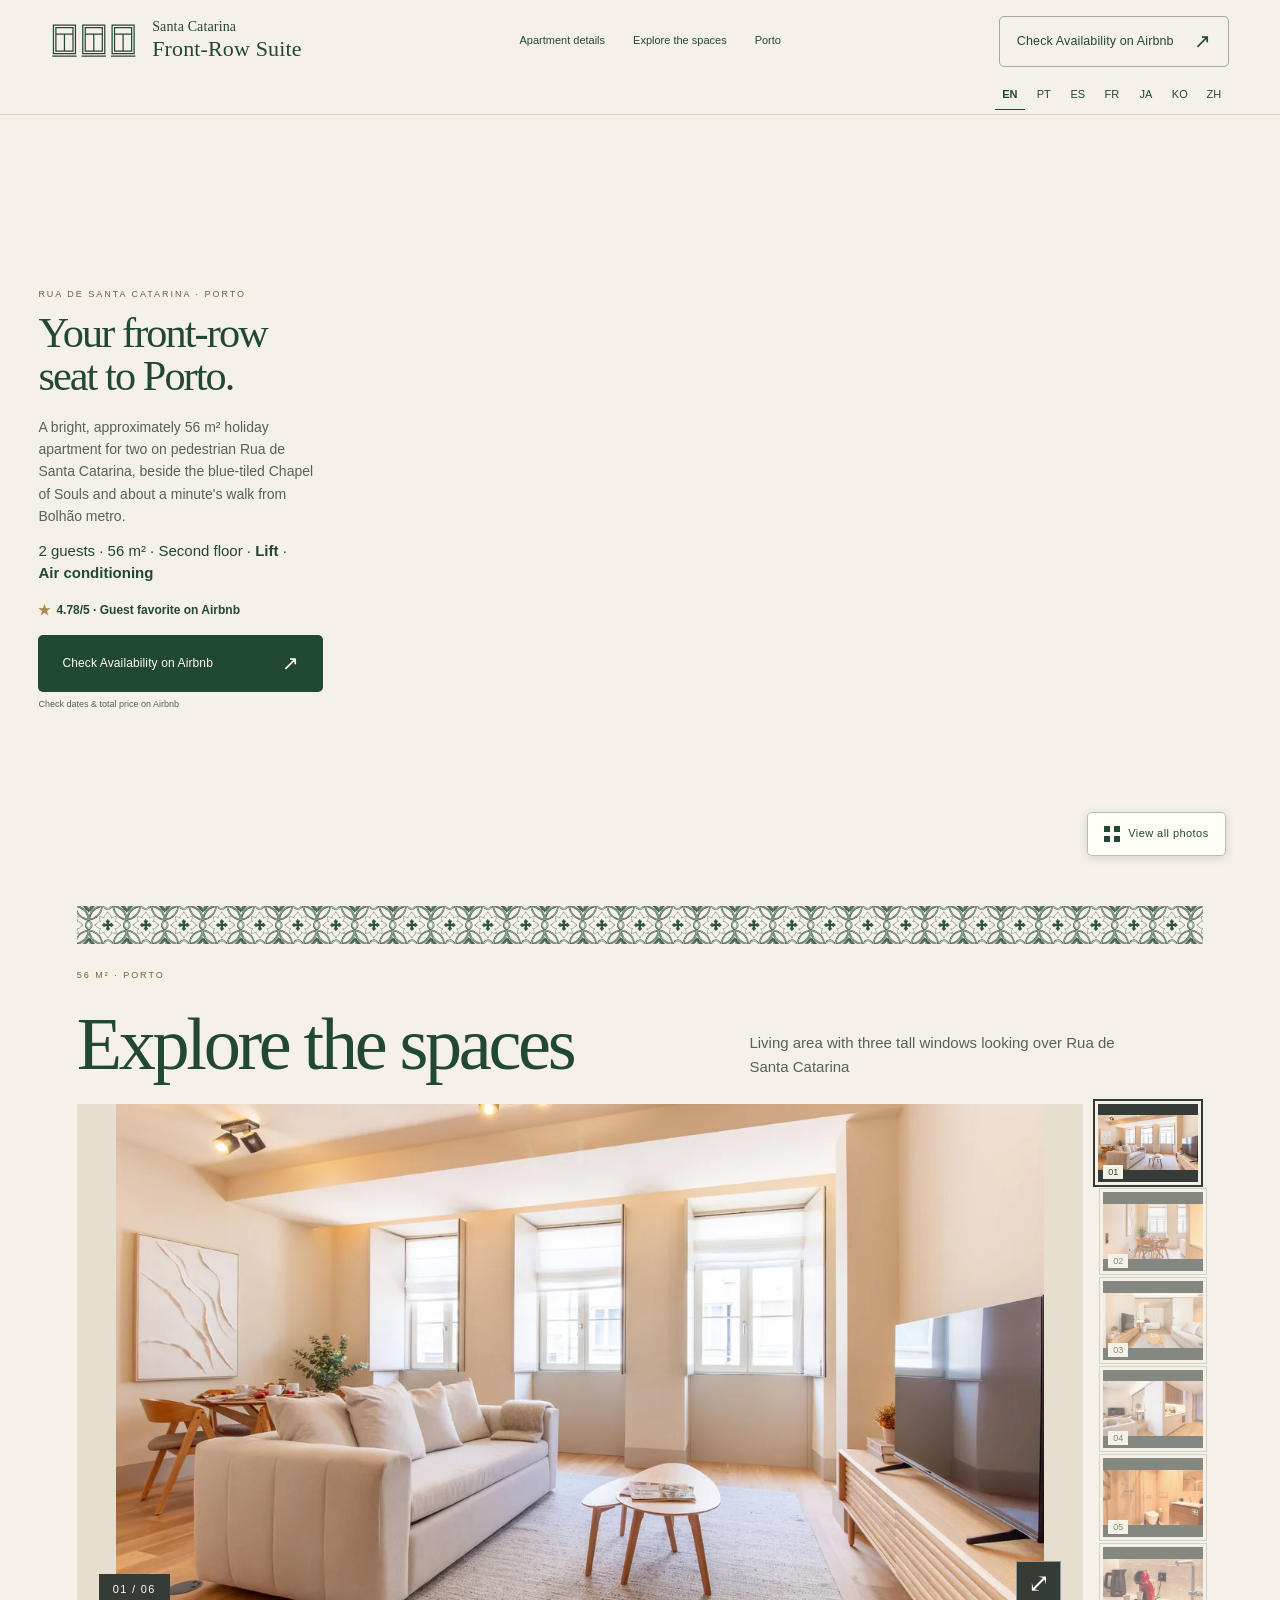
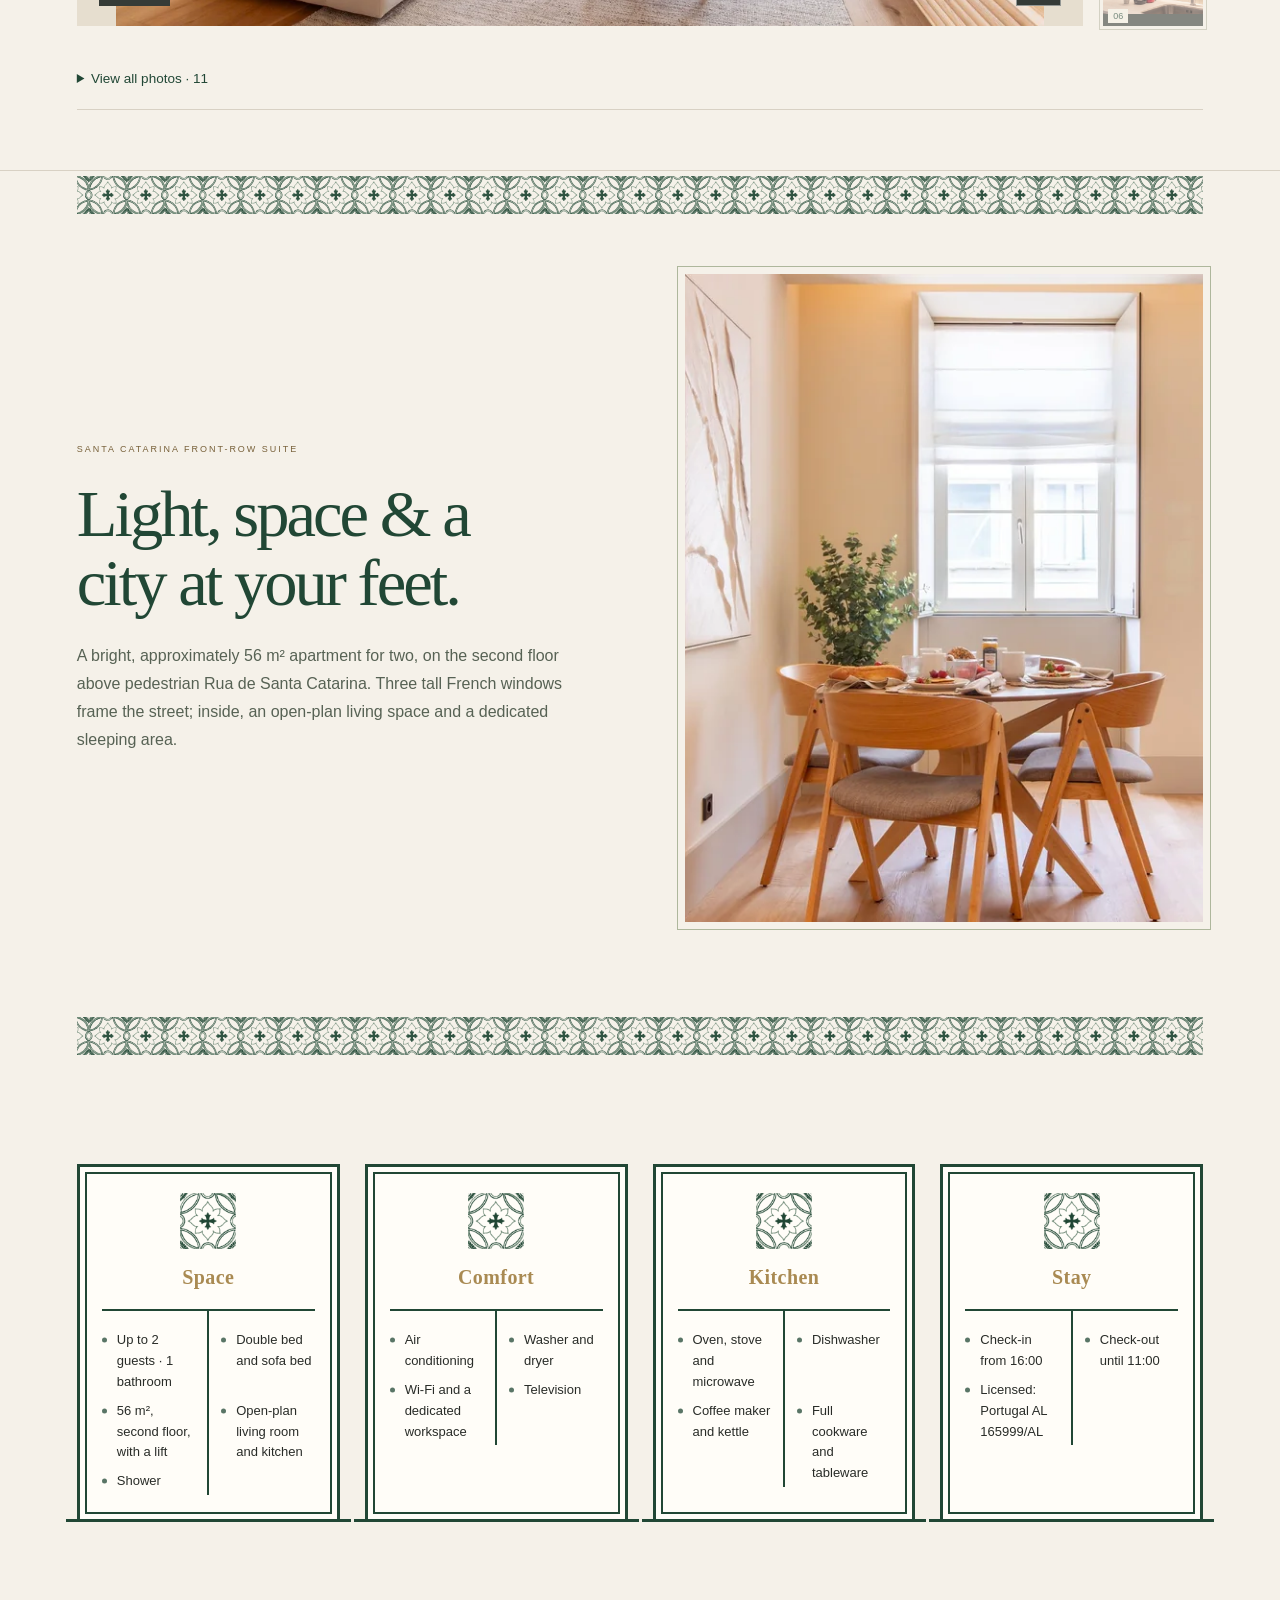
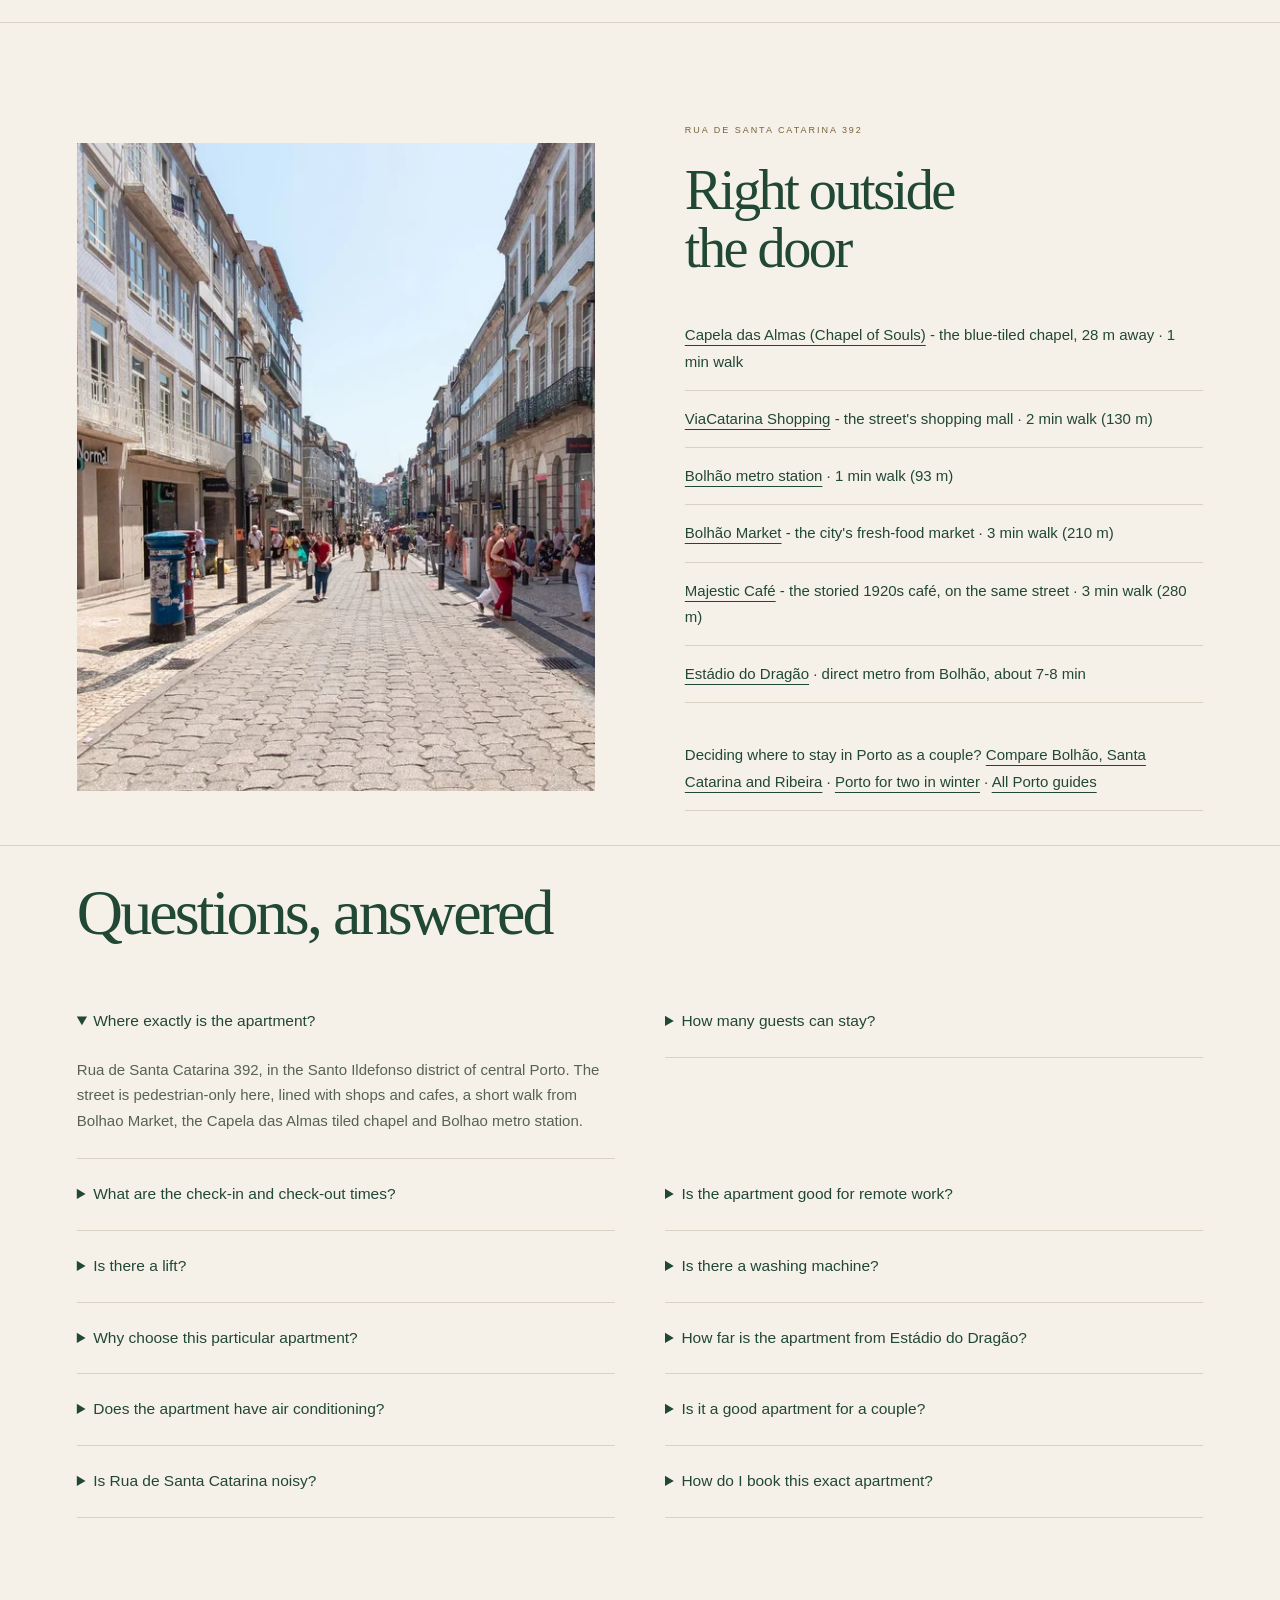
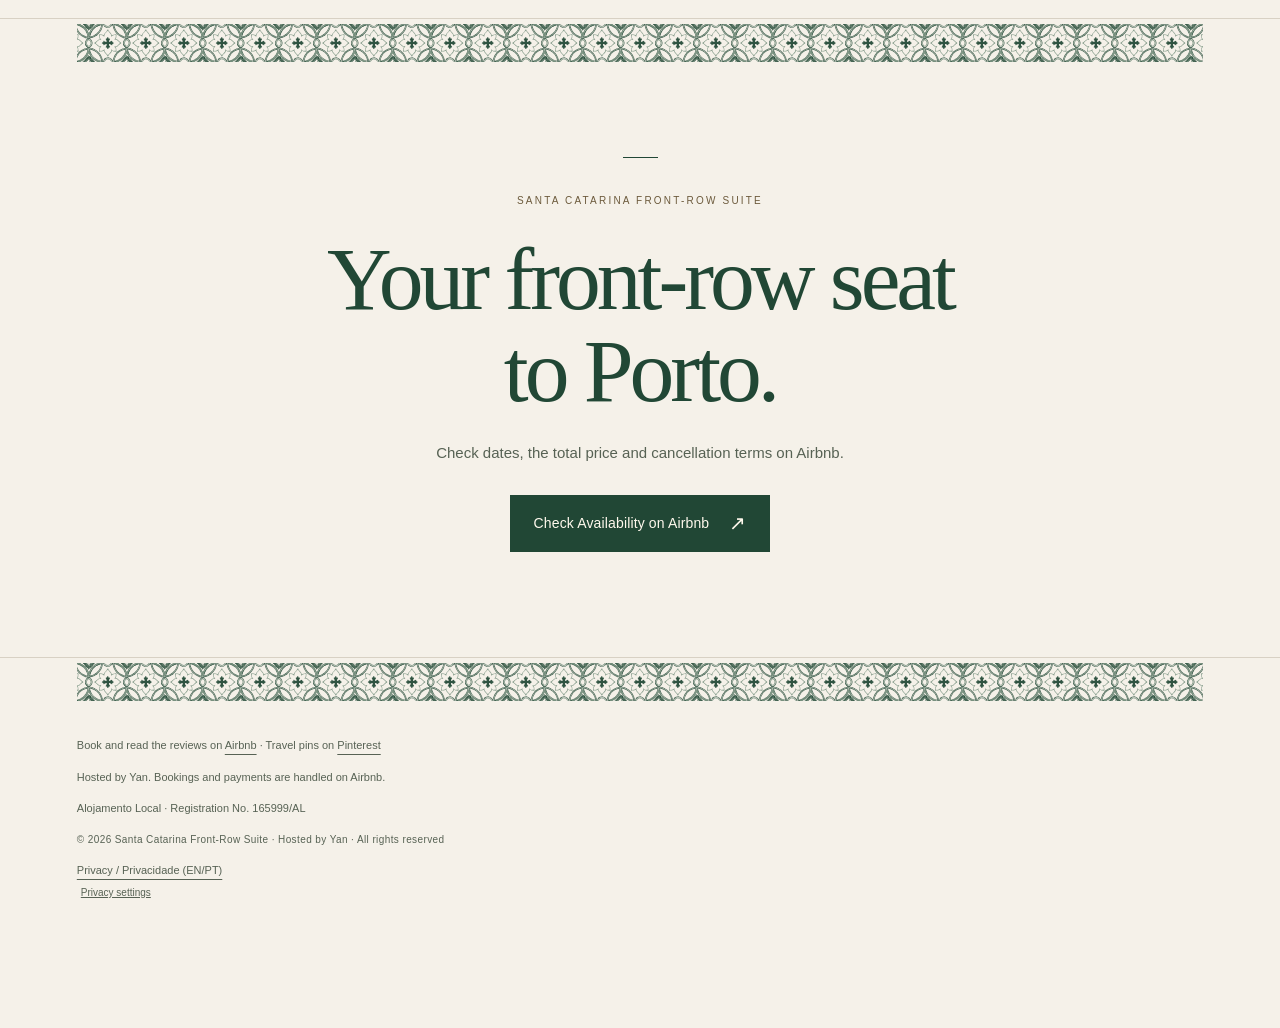
==== commit b4b5260a: "Update index.html" ====
--- a/index.html
+++ b/index.html
@@ -270,7 +270,7 @@
 <p><a href="https://maps.app.goo.gl/CtZPgoXBhQ2FH2Q48" rel="noopener">Bolhão Market</a> - the city's fresh-food market · 3 min walk (210 m)</p>
 <p><a href="https://maps.app.goo.gl/dxZPnbV4CiZjx5Y49" rel="noopener">Majestic Café</a> - the storied 1920s café, on the same street · 3 min walk (280 m)</p>
 <p><a href="https://www.google.com/maps/search/?api=1&amp;query=Est%C3%A1dio+do+Drag%C3%A3o" rel="noopener">Estádio do Dragão</a> · direct metro from Bolhão, about 7-8 min</p>
-<p style="margin-top:24px;font-size:15px">Deciding where to stay in Porto as a couple? <a href="/guides/where-to-stay-porto-for-two/">Compare Bolhão, Santa Catarina and Ribeira</a> · <a href="/guides/">All Porto guides</a></p></div></div></section><section class="section questions reveal"><h2>Questions, answered</h2><div class="faq">
+<p style="margin-top:24px;font-size:15px">Deciding where to stay in Porto as a couple? <a href="/guides/where-to-stay-porto-for-two/">Compare Bolhão, Santa Catarina and Ribeira</a> · <a href="/guides/porto-for-two-in-winter/" hreflang="en">Porto for two in winter</a> · <a href="/guides/">All Porto guides</a></p></div></div></section><section class="section questions reveal"><h2>Questions, answered</h2><div class="faq">
 <details open=""><summary>Where exactly is the apartment?</summary><p>Rua de Santa Catarina 392, in the Santo Ildefonso district of central Porto. The street is pedestrian-only here, lined with shops and cafes, a short walk from Bolhao Market, the Capela das Almas tiled chapel and Bolhao metro station.</p></details>
 <details><summary>How many guests can stay?</summary><p>A double bed and a sofa bed offer flexible sleeping arrangements for two guests, including friends who prefer separate beds. Maximum occupancy: 2 guests.</p></details>
 <details><summary>What are the check-in and check-out times?</summary><p>Check-in is from 16:00 and check-out is until 11:00. Details and any flexibility are confirmed with each booking on Airbnb.</p></details>
